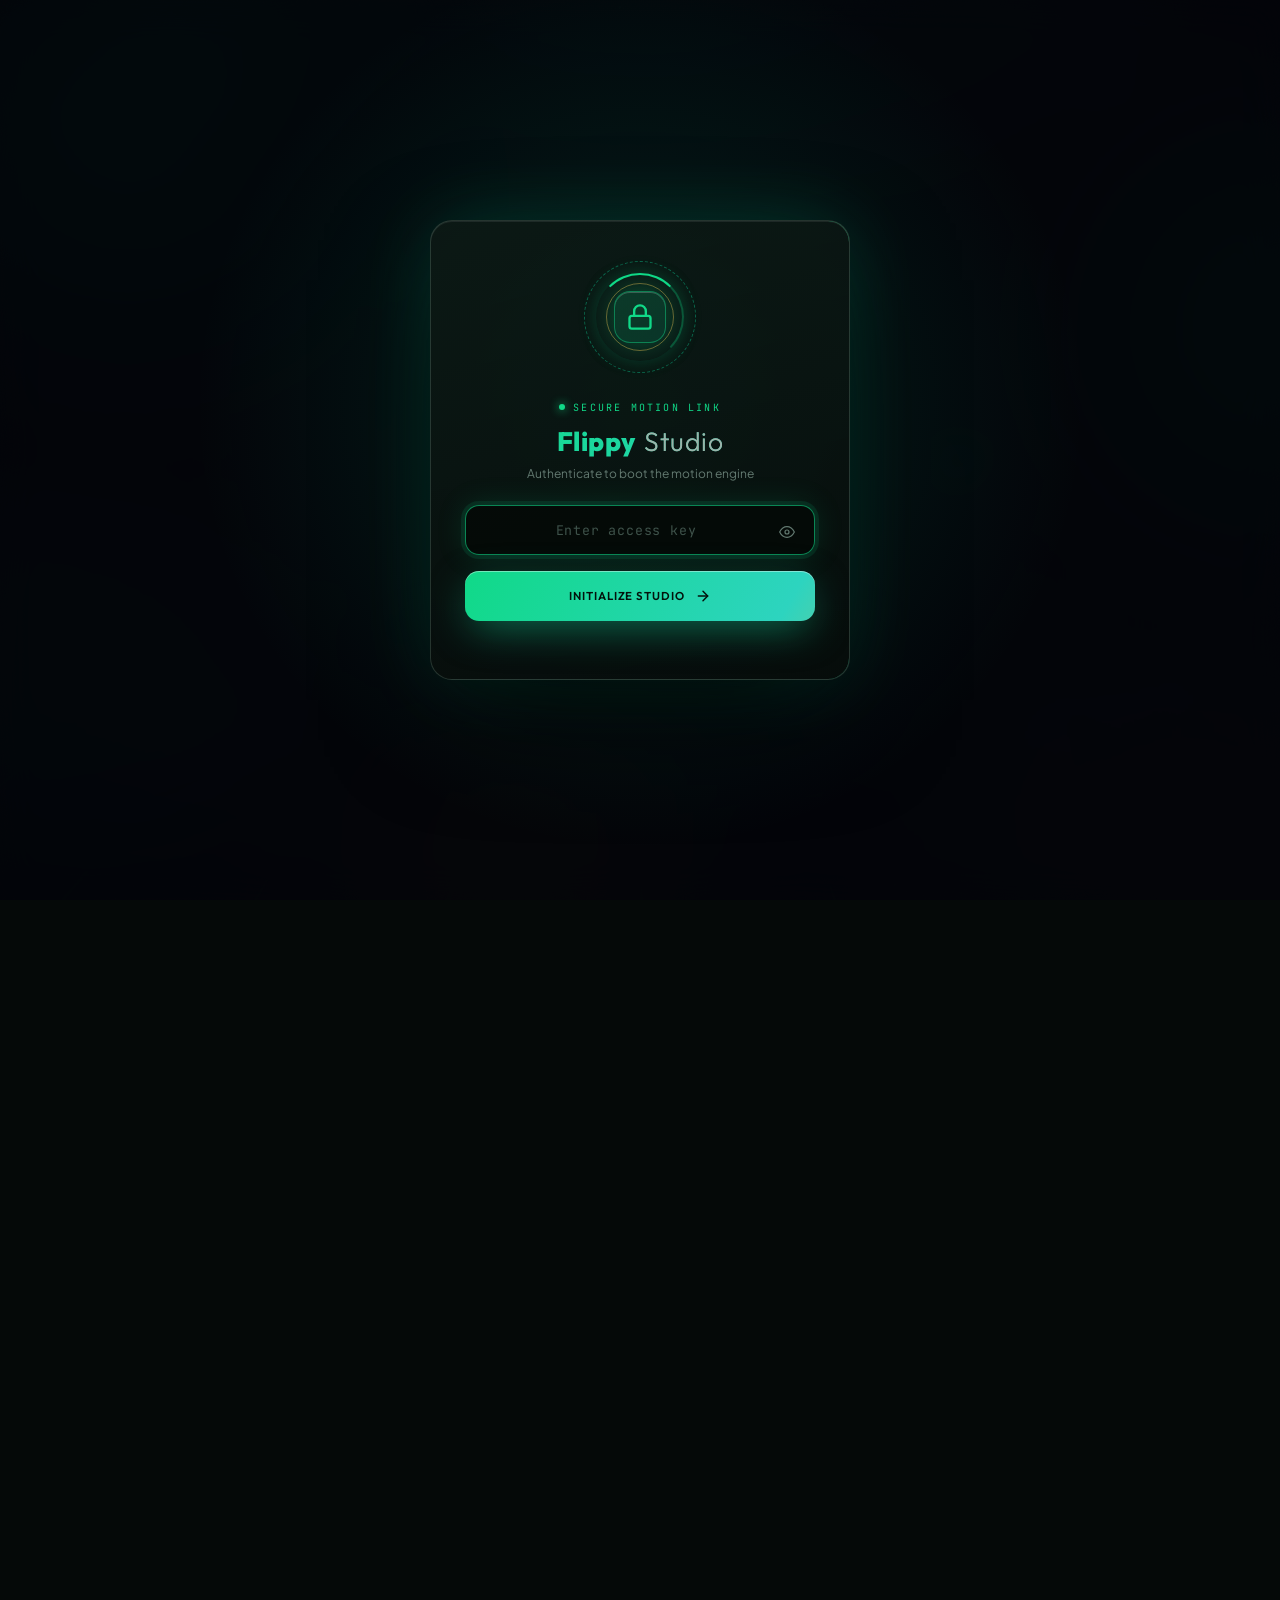
==== index.html @ 056ee9c8 "Add files via upload" ====
<!DOCTYPE html>
<html lang="en" data-theme="jade">
<head>
  <meta charset="UTF-8">
  <meta name="viewport" content="width=device-width, initial-scale=1.0">
  <title>Flippy Studio v3 — Holographic Alight Motion XML &amp; 3D Wipe Engine</title>
  <meta name="description" content="Flippy Studio v3: a futuristic multi-layer wipe, flip, cube and box animator that exports Alight Motion XML with live spring-driven previews.">
  <meta name="theme-color" content="#050908" id="metaThemeColor">
  <link rel="preconnect" href="https://fonts.googleapis.com">
  <link rel="preconnect" href="https://fonts.gstatic.com" crossorigin>
  <link href="https://fonts.googleapis.com/css2?family=Outfit:wght@400;500;600;700;800&family=Plus+Jakarta+Sans:wght@400;500;600;700&family=JetBrains+Mono:wght@400;500;600;700&display=swap" rel="stylesheet">
  <link rel="stylesheet" href="styles.css?v=4.0">
</head>
<body class="locked">

  <!-- ============ Ambient Background ============ -->
  <div class="bg-layer" aria-hidden="true">
    <div class="bg-aurora">
      <span class="blob b1"></span>
      <span class="blob b2"></span>
      <span class="blob b3"></span>
    </div>
    <div class="bg-floor"><div class="floor-grid"></div></div>
    <canvas id="fxStars"></canvas>
    <div class="bg-noise"></div>
    <div class="bg-vignette"></div>
  </div>
  <div class="cursor-aura" id="cursorAura" aria-hidden="true"></div>

  <!-- ============ Access Terminal (Password Overlay) ============ -->
  <div id="password-overlay">
    <div class="access-card" id="accessCard">
      <div class="access-rings" aria-hidden="true">
        <span class="ring r1"></span>
        <span class="ring r2"></span>
        <span class="ring r3"></span>
        <div class="access-core">
          <svg width="28" height="28" viewBox="0 0 24 24" fill="none" stroke="currentColor" stroke-width="2" stroke-linecap="round" stroke-linejoin="round">
            <rect x="3" y="11" width="18" height="11" rx="2" ry="2"></rect>
            <path class="shackle" d="M7 11V7a5 5 0 0 1 10 0v4"></path>
          </svg>
        </div>
      </div>
      <div class="access-eyebrow"><span class="dot"></span>SECURE MOTION LINK</div>
      <h2 class="access-title">Flippy<span>Studio</span></h2>
      <p class="access-sub">Authenticate to boot the motion engine</p>
      <div class="access-field">
        <input type="password" id="website-password" placeholder="Enter access key" autocomplete="current-password" spellcheck="false">
        <button type="button" class="pw-vis-btn" id="togglePasswordVis" aria-label="Show or hide key" title="Show or hide key">
          <svg width="16" height="16" viewBox="0 0 24 24" fill="none" stroke="currentColor" stroke-width="1.8" stroke-linecap="round" stroke-linejoin="round">
            <path d="M1 12s4-8 11-8 11 8 11 8-4 8-11 8-11-8-11-8z"></path>
            <circle cx="12" cy="12" r="3"></circle>
          </svg>
        </button>
        <span class="field-beam" aria-hidden="true"></span>
      </div>
      <button id="password-submit" type="button">
        <span class="btn-label">Initialize Studio</span>
        <svg width="16" height="16" viewBox="0 0 24 24" fill="none" stroke="currentColor" stroke-width="2.2" stroke-linecap="round" stroke-linejoin="round"><line x1="5" y1="12" x2="19" y2="12"/><polyline points="12 5 19 12 12 19"/></svg>
      </button>
      <p id="password-error">ACCESS DENIED · Invalid key</p>
    </div>
  </div>

  <script>
    (function () {
      try {
        var savedTheme = localStorage.getItem('flippy_v3_theme');
        if (savedTheme === 'jade' || savedTheme === 'crimson' || savedTheme === 'light') {
          document.documentElement.setAttribute('data-theme', savedTheme);
          var metaCol = document.getElementById('metaThemeColor');
          if (metaCol) {
            metaCol.setAttribute('content', savedTheme === 'light' ? '#edf3f0' : (savedTheme === 'crimson' ? '#090608' : '#050908'));
          }
        }
      } catch (e) {}
      var overlay = document.getElementById('password-overlay');
      var card = document.getElementById('accessCard');
      var input = document.getElementById('website-password');
      var submit = document.getElementById('password-submit');
      var error = document.getElementById('password-error');
      var visBtn = document.getElementById('togglePasswordVis');

      // =========================================================================
      // OPTION 1: MULTI-KEY USER WHITELIST (CRYPTOGRAPHIC SHA-256 REGISTRY)
      // Each authorized person receives their own unique access key.
      // Plaintext keys are never stored in client code; only SHA-256 hashes.
      // Revoking a person's key only requires removing their hash entry below.
      // =========================================================================
      var AUTHORIZED_KEYS = {
        // User Key 1: "FLIPPY-USER-KINGDOM"
        "33ad58fde95c763e2062908abab3ac5dcdaf2d838527997cf382dd9d4e59af5d": { user: "Kingdom", role: "member" },

        // User Key 2: "FLIPPY-USER-CJ"
        "46dfb1bc7eec26ebd4357924a6da9ce898d00c7eef9adfd995dae9a1c28e3214": { user: "CJ", role: "member" },

        // User Key 3: "FLIPPY-USER-VIP"
        "9b1af68f54ea936b7099b4b8ce6c75a36b0370169e2ce14234bd526024d3fb7d": { user: "VIP", role: "member" },

        // User Key 4: "FLIPPY-USER-GOJO"
        "cf4447344d3819c58c999b4060f6c5d4f9d2c3bbfb67d8f80f4fc7d2ddc7697a": { user: "Gojo", role: "member" }
      };

      // Pure JS SHA-256 Engine (Universal: Works on WebCrypto, HTTPS, HTTP, and local file://)
      function computeSha256(ascii) {
        function rrot(val, amt) { return (val >>> amt) | (val << (32 - amt)); }
        var i, j, res = '', words = [];
        var hash = [0x6a09e667, 0xbb67ae85, 0x3c6ef372, 0xa54ff53a, 0x510e527f, 0x9b05688c, 0x1f83d9ab, 0x5be0cd19];
        var k = [
          0x428a2f98, 0x71374491, 0xb5c0fbcf, 0xe9b5dba5, 0x3956c25b, 0x59f111f1, 0x923f82a4, 0xab1c5ed5,
          0xd807aa98, 0x12835b01, 0x243185be, 0x550c7dc3, 0x72be5d74, 0x80deb1fe, 0x9bdc06a7, 0xc19bf174,
          0xe49b69c1, 0xefbe4786, 0x0fc19dc6, 0x240ca1cc, 0x2de92c6f, 0x4a7484aa, 0x5cb0a9dc, 0x76f988da,
          0x983e5152, 0xa831c66d, 0xb00327c8, 0xbf597fc7, 0xc6e00bf3, 0xd5a79147, 0x06ca6351, 0x14292967,
          0x27b70a85, 0x2e1b2138, 0x4d2c6dfc, 0x53380d13, 0x650a7354, 0x766a0abb, 0x81c2c92e, 0x92722c85,
          0xa2bfe8a1, 0xa81a664b, 0xc24b8b70, 0xc76c51a3, 0xd192e819, 0xd6990624, 0xf40e3585, 0x106aa070,
          0x19a4c116, 0x1e376c08, 0x2748774c, 0x34b0bcb5, 0x391c0cb3, 0x4ed8aa4a, 0x5b9cca4f, 0x682e6ff3,
          0x748f82ee, 0x78a5636f, 0x84c87814, 0x8cc70208, 0x90befffa, 0xa4506ceb, 0xbef9a3f7, 0xc67178f2
        ];
        var s = unescape(encodeURIComponent(ascii));
        var len = s.length;
        for (i = 0; i < len; i++) { words[i >> 2] |= (s.charCodeAt(i) & 255) << (8 * (3 - (i % 4))); }
        words[len >> 2] |= 0x80 << (8 * (3 - (len % 4)));
        words[(((len + 8) >> 6) << 4) + 15] = len * 8;
        var w = new Array(64);
        for (i = 0; i < words.length; i += 16) {
          var a = hash[0], b = hash[1], c = hash[2], d = hash[3];
          var e = hash[4], f = hash[5], g = hash[6], h = hash[7];
          for (j = 0; j < 64; j++) {
            if (j < 16) { w[j] = words[i + j] | 0; }
            else {
              var s0 = rrot(w[j - 15], 7) ^ rrot(w[j - 15], 18) ^ (w[j - 15] >>> 3);
              var s1 = rrot(w[j - 2], 17) ^ rrot(w[j - 2], 19) ^ (w[j - 2] >>> 10);
              w[j] = (w[j - 16] + s0 + w[j - 7] + s1) | 0;
            }
            var t1 = (h + (rrot(e, 6) ^ rrot(e, 11) ^ rrot(e, 25)) + ((e & f) ^ (~e & g)) + k[j] + w[j]) | 0;
            var t2 = ((rrot(a, 2) ^ rrot(a, 13) ^ rrot(a, 22)) + ((a & b) ^ (a & c) ^ (b & c))) | 0;
            h = g; g = f; f = e; e = (d + t1) | 0;
            d = c; c = b; b = a; a = (t1 + t2) | 0;
          }
          hash[0] = (hash[0] + a) | 0; hash[1] = (hash[1] + b) | 0; hash[2] = (hash[2] + c) | 0; hash[3] = (hash[3] + d) | 0;
          hash[4] = (hash[4] + e) | 0; hash[5] = (hash[5] + f) | 0; hash[6] = (hash[6] + g) | 0; hash[7] = (hash[7] + h) | 0;
        }
        for (i = 0; i < 8; i++) {
          for (j = 3; j >= 0; j--) {
            var byteVal = (hash[i] >> (8 * j)) & 255;
            res += (byteVal < 16 ? '0' : '') + byteVal.toString(16);
          }
        }
        return res;
      }

      // In-Console Key Generator Helper for the Operator
      window.generateFlippyKeyHash = function (plainTextKey, userName) {
        var key = (plainTextKey || '').trim();
        var h = computeSha256(key);
        var snippet = '"' + h + '": { user: "' + (userName || 'Member') + '", role: "member" },';
        console.log('%c[Flippy Key Generator]%c Entry for whitelist:\n' + snippet, 'color:#10d988;font-weight:bold;', 'color:#fff;');
        return h;
      };

      if (visBtn && input) {
        visBtn.addEventListener('click', function () {
          var isPw = input.type === 'password';
          input.type = isPw ? 'text' : 'password';
          visBtn.classList.toggle('active', isPw);
          input.focus();
        });
      }

      function unlock(authMeta) {
        if (card) card.classList.remove('denied');
        if (overlay) overlay.classList.add('granted');
        if (input) input.blur();

        var meta = authMeta || { user: 'Authorized' };
        try {
          sessionStorage.setItem('flippy_auth', '1');
          sessionStorage.setItem('flippy_user', meta.user || 'Member');
        } catch (e) {}

        setTimeout(function () {
          document.body.classList.remove('locked');
          document.body.classList.add('unlocked');
          if (window.__flippyCheckLayout) window.__flippyCheckLayout();
          window.dispatchEvent(new Event('resize'));
          window.scrollTo(0, 0);
        }, 380);

        setTimeout(function () {
          if (overlay) overlay.style.display = 'none';
          if (window.__flippyCheckLayout) window.__flippyCheckLayout();
          window.dispatchEvent(new Event('resize'));
          window.scrollTo(0, 0);
        }, 1100);
      }

      submit.addEventListener('click', async function () {
        var val = (input.value || '').trim();
        if (!val) {
          if (error) {
            error.textContent = 'ACCESS DENIED · Please enter a key';
            error.classList.add('show');
          }
          if (card) {
            card.classList.remove('denied');
            void card.offsetWidth;
            card.classList.add('denied');
          }
          return;
        }

        var devId = localStorage.getItem('flippy_dev_id');
        if (!devId) {
          devId = 'dev_' + Math.random().toString(36).slice(2, 10) + Date.now().toString(36);
          localStorage.setItem('flippy_dev_id', devId);
        }

        // 1. Verify against Edge / Server Endpoint with strict device-locking
        try {
          var res = await fetch('/__flippy_auth', {
            method: 'POST',
            headers: { 'Content-Type': 'application/json' },
            body: JSON.stringify({ key: val, deviceId: devId, mode: (window.navigator.standalone === true || (window.matchMedia && window.matchMedia('(display-mode: standalone)').matches)) ? 'app' : 'web' })
          });
          var data = await res.json();
          if (res.ok && data.success) {
            if (error) error.classList.remove('show');
            unlock({ user: data.user });
            return;
          } else if (res.status === 403) {
            if (error) {
              error.textContent = data.error || 'ACCESS DENIED · Key locked to another device';
              error.classList.add('show');
            }
            if (card) {
              card.classList.remove('denied');
              void card.offsetWidth;
              card.classList.add('denied');
            }
            return;
          }
        } catch (netErr) {
          // Fallback if running offline / file:// protocol
        }

        // 2. Client-side fallback check
        var keyHash = computeSha256(val);
        var match = AUTHORIZED_KEYS[keyHash];

        if (match) {
          if (error) error.classList.remove('show');
          unlock(match);
        } else {
          if (error) {
            error.textContent = 'ACCESS DENIED · Invalid key';
            error.classList.add('show');
          }
          card.classList.remove('denied');
          void card.offsetWidth; // restart shake animation
          card.classList.add('denied');
        }
      });

      input.addEventListener('keydown', function (e) {
        if (e.key === 'Enter' || e.keyCode === 13) {
          e.preventDefault();
          submit.click();
        }
      });

      input.addEventListener('input', function () {
        if (error) error.classList.remove('show');
        if (card) card.classList.remove('denied');
      });

      // Seamless unlock if already authorized in current tab session
      try {
        if (sessionStorage.getItem('flippy_auth') === '1') {
          if (overlay) overlay.style.display = 'none';
          document.body.classList.remove('locked');
          document.body.classList.add('unlocked');
        }
      } catch (e) {}

      setTimeout(function () { if (input) input.focus(); }, 600);
    })();
  </script>

  <!-- ============ Floating Command Bar ============ -->
  <header id="app-header">
    <div class="header-content">
      <div class="logo-group">
        <div class="logo-mark" aria-hidden="true">
          <span class="slat"></span>
          <span class="slat"></span>
          <span class="slat"></span>
        </div>
        <div class="header-meta">
          <div class="header-eyebrow">
            <span>OBSIDIAN MOTION SUITE</span>
            <span class="badge-chip">v3.5</span>
          </div>
          <h1>FLIPPY<span class="h1-thin">STUDIO</span></h1>
          <p class="subtitle">Multi-Layer Wipe · 3D Box · Alight Motion XML · Direct MP4 YT Converter</p>
        </div>
      </div>

      <!-- Main Navigation Tabs -->
      <nav class="app-nav-tabs" id="appNavTabs" aria-label="Workspace modes">
        <button class="nav-tab active" data-tab="studio" id="navTabStudio" type="button">
          <svg width="15" height="15" viewBox="0 0 24 24" fill="none" stroke="currentColor" stroke-width="2">
            <path d="M12 2L2 7l10 5 10-5-10-5zM2 17l10 5 10-5M2 12l10 5 10-5"/>
          </svg>
          <span>Wipe Studio</span>
        </button>
        <button class="nav-tab" data-tab="converter" id="navTabConverter" type="button">
          <svg width="15" height="15" viewBox="0 0 24 24" fill="none" stroke="currentColor" stroke-width="2">
            <rect x="3" y="3" width="18" height="18" rx="2" ry="2"/>
            <circle cx="8.5" cy="8.5" r="1.5"/>
            <polyline points="21 15 16 10 5 21"/>
          </svg>
          <span>Media Converter</span>
        </button>
        <button class="nav-tab" data-tab="ytconverter" id="navTabYtConverter" type="button">
          <svg width="15" height="15" viewBox="0 0 24 24" fill="none" stroke="currentColor" stroke-width="2" stroke-linecap="round" stroke-linejoin="round">
            <path d="M22.54 6.42a2.78 2.78 0 0 0-1.94-2C18.88 4 12 4 12 4s-6.88 0-8.6.46a2.78 2.78 0 0 0-1.94 2A29 29 0 0 0 1 11.75a29 29 0 0 0 .46 5.33A2.78 2.78 0 0 0 3.4 19c1.72.46 8.6.46 8.6.46s6.88 0 8.6-.46a2.78 2.78 0 0 0 1.94-2 29 29 0 0 0 .46-5.25 29 29 0 0 0-.46-5.33z"/>
            <polygon points="9.75 15.02 15.5 11.75 9.75 8.48 9.75 15.02"/>
          </svg>
          <span>YT Converter</span>
          <span class="new-chip">MP4</span>
        </button>
        <button class="nav-tab" data-tab="hollowbox" id="navTabHollowBox" type="button">
          <svg width="15" height="15" viewBox="0 0 24 24" fill="none" stroke="currentColor" stroke-width="2">
            <path d="M21 16V8a2 2 0 0 0-1-1.73l-7-4a2 2 0 0 0-2 0l-7 4A2 2 0 0 0 3 8v8a2 2 0 0 0 1 1.73l7 4a2 2 0 0 0 2 0l7-4A2 2 0 0 0 21 16z"/>
            <polyline points="3.27 6.96 12 12.01 20.73 6.96"/>
            <line x1="12" y1="22.08" x2="12" y2="12"/>
          </svg>
          <span>Hollow Box Maker</span>
          <span class="new-chip">NEW</span>
        </button>
      </nav>

      <div class="hud-strip" aria-label="Live project telemetry">
        <div class="hud-chip"><span class="hud-k">Layers</span><span class="hud-v" id="hudLayers">5</span></div>
        <div class="hud-chip"><span class="hud-k">Slicing</span><span class="hud-v" id="hudSlice">WIPE</span></div>
        <div class="hud-chip"><span class="hud-k">Motion</span><span class="hud-v" id="hudMode">FLIP</span></div>
        <div class="hud-chip"><span class="hud-k">Canvas</span><span class="hud-v" id="hudRes">1080 × 1350</span></div>
        <div class="hud-chip"><span class="hud-k">FPS</span><span class="hud-v" id="hudFps">60</span></div>
      </div>

      <div class="header-right">
        <button class="theme-cycle-btn" id="themeToggleBtn" type="button" title="Cycle Theme: Obsidian Jade / Molten Crimson / Botanical Light" aria-label="Switch Website Theme">
          <svg width="14" height="14" viewBox="0 0 24 24" fill="none" stroke="currentColor" stroke-width="2" stroke-linecap="round" stroke-linejoin="round">
            <circle cx="12" cy="12" r="4"/><path d="M12 2v2"/><path d="M12 20v2"/><path d="m4.93 4.93 1.41 1.41"/><path d="m17.66 17.66 1.41 1.41"/><path d="M2 12h2"/><path d="M20 12h2"/><path d="m6.34 17.66-1.41 1.41"/><path d="m19.07 4.93-1.41 1.41"/>
          </svg>
          <span id="themeNameBadge">Jade</span>
        </button>
        <div class="timecode" id="hudTimecode" title="Playhead">0.00s</div>
        <div class="header-status">
          <span class="beacon"></span>
          ENGINE ONLINE
        </div>
      </div>
    </div>
  </header>

  <!-- ============ Main Workspace ============ -->
  <main id="app-main">

    <!-- ===== Left Pod: Inspector ===== -->
    <section class="panel controls-panel" id="controls-panel" style="--i:0">
      <div class="panel-header">
        <h2>
          <span class="ph-icon">
            <svg width="15" height="15" viewBox="0 0 24 24" fill="none" stroke="currentColor" stroke-width="2.2" stroke-linecap="round" stroke-linejoin="round">
              <line x1="4" y1="21" x2="4" y2="14"/><line x1="4" y1="10" x2="4" y2="3"/>
              <line x1="12" y1="21" x2="12" y2="12"/><line x1="12" y1="8" x2="12" y2="3"/>
              <line x1="20" y1="21" x2="20" y2="16"/><line x1="20" y1="12" x2="20" y2="3"/>
              <line x1="1" y1="14" x2="7" y2="14"/><line x1="9" y1="8" x2="15" y2="8"/><line x1="17" y1="16" x2="23" y2="16"/>
            </svg>
          </span>
          <span class="ph-text">Layer Inspector<small>Parameters · Timing · Motion</small></span>
        </h2>
        <button class="ph-action" id="collapseAllBtn" type="button" title="Collapse / expand all modules">
          <svg width="14" height="14" viewBox="0 0 24 24" fill="none" stroke="currentColor" stroke-width="2.2" stroke-linecap="round" stroke-linejoin="round"><polyline points="7 15 12 20 17 15"/><polyline points="7 9 12 4 17 9"/></svg>
        </button>
      </div>

      <div class="controls-body">

        <!-- ===== Module 01: Canvas & Layout ===== -->
        <div class="module open" data-module>
          <button class="module-head" type="button" aria-expanded="true">
            <span class="module-index">01</span>
            <span class="module-title">Canvas &amp; Layout<small>split · media · geometry · color</small></span>
            <span class="module-chevron" aria-hidden="true"></span>
          </button>
          <div class="module-body"><div class="module-inner">

            <!-- Slicing Method (Wipe vs Masking Mode vs BOX V2) -->
            <div class="control-group">
              <label>
                Slicing Method
                <span class="badge" id="slicingBadge">4:5 MASK</span>
              </label>
              <div class="toggle-group" id="wipeMethodToggle">
                <button class="toggle-btn active" data-value="wipe">
                  <svg width="15" height="15" viewBox="0 0 16 16" fill="none" stroke="currentColor" stroke-width="1.6">
                    <line x1="2" y1="8" x2="14" y2="8"/>
                    <polyline points="9 3 14 8 9 13"/>
                  </svg>
                  Wipe Effect
                </button>
                <button class="toggle-btn" data-value="mask">
                  <svg width="15" height="15" viewBox="0 0 16 16" fill="none" stroke="currentColor" stroke-width="1.6">
                    <rect x="2" y="2" width="5" height="12" rx="1"/>
                    <rect x="9" y="2" width="5" height="12" rx="1"/>
                  </svg>
                  Masking Mode
                </button>
                <button class="toggle-btn" data-value="boxv2">
                  <svg width="15" height="15" viewBox="0 0 16 16" fill="none" stroke="currentColor" stroke-width="1.6">
                    <path d="M8 1.5L14 5v6l-6 3.5L2 11V5l6-3.5z"/>
                    <polyline points="2 5 8 8.5 14 5"/>
                    <line x1="8" y1="14.5" x2="8" y2="8.5"/>
                  </svg>
                  BOX V2
                </button>
              </div>
              <div class="control-hint">Choose Wipe shader, Group &amp; Mask rectangles, or BOX V2 (Wipe2 + 3D Box + Stretch2 @ 2.40x scale)</div>
            </div>

            <!-- Masking Configuration Card -->
            <div id="maskingOptions" class="reveal-box cyan" style="display: none; margin-bottom: 14px;">
              <div class="control-group" style="margin-bottom: 10px;">
                <label>4:5 Ratio Geometry Presets</label>
                <div class="pill-row" style="display: flex; gap: 8px;">
                  <button type="button" class="preset-pill" id="preset45Fit" title="650 × 812.5 (Matches Project Name 294)">Fit 4:5 (650 × 812.5)</button>
                  <button type="button" class="preset-pill active" id="preset45Full" title="1080 × 1350 (Full Screen 4:5)">Full 4:5 (1080 × 1350)</button>
                </div>
              </div>
              <div class="control-group" style="margin-bottom: 0;">
                <label>Alight Motion Grouping</label>
                <div class="toggle-group" id="maskGroupToggle">
                  <button class="toggle-btn active" data-value="embed">EmbedScene Group</button>
                  <button class="toggle-btn" data-value="direct">Direct Slices</button>
                </div>
                <div class="control-hint">EmbedScene wraps all slice groups into a master scene matching Project 294</div>
              </div>
            </div>

            <!-- Wipe Effect Configuration Card -->
            <div id="wipeOptions" class="reveal-box purple" style="display: none; margin-bottom: 14px;">
              <div class="control-group" style="margin-bottom: 0;">
                <label>
                  Auto-Fix Slice Pivot
                  <span class="badge" id="wipeAutoFixBadge">ALL DIRECTIONS &amp; SECTIONS</span>
                </label>
                <div class="toggle-group" id="wipeAutoFixPivotToggle">
                  <button class="toggle-btn active" data-value="on">On</button>
                  <button class="toggle-btn" data-value="off">Off</button>
                </div>
                <div class="control-hint">Auto-centers flip pivot for each wipe slice across all directions (vertical, horizontal, diagonal) &amp; multi-section stacks</div>
              </div>
            </div>

            <!-- BOX V2 Slicing Method Configuration Card -->
            <div id="boxV2Options" class="reveal-box cyan" style="display: none; margin-bottom: 14px;">
              <div class="control-group" style="margin-bottom: 10px;">
                <label>
                  BOX V2 Slicing &amp; 3D Rotation
                  <span class="badge" id="boxV2FormulaBadge">2.40x → 1080×1350</span>
                </label>
                <div class="control-hint" style="margin-top: 2px; margin-bottom: 8px;">
                  Rectangle size is auto-locked to <strong>1080 × 1350 px</strong> (<code>size = 540, 675</code>, transform scale <code>1.00</code>). The <strong>2.40x</strong> multiplier scales <code>box</code> (<code>1.33 × 2.40 = 3.192</code>) + <code>stretch2</code> (<code>90°</code>, <code>1.25x</code>) so the 450 × 561.7 base fills <strong>1080 × 1350</strong> without enlarging the rectangle.
                </div>
                <div class="pill-row" style="display: flex; gap: 8px; margin-bottom: 10px;">
                  <button type="button" class="preset-pill active" id="boxv2Preset240" title="1080×1350 rectangle with 2.40x Box scale multiplier (1.33 × 2.40 = 3.192)">Full 1080×1350 (2.40x Box)</button>
                  <button type="button" class="preset-pill" id="boxv2Preset100" title="1080×1350 rectangle with raw Project 314 1.00x Box scale (1.33)">Base 450×561.7 (1.00x Box)</button>
                </div>
              </div>

              <div class="control-group" style="margin-bottom: 10px;">
                <label>Start Rotation (X, Y, Z Axis)</label>
                <div class="solid-size-row">
                  <div class="input-group"><input type="number" id="boxv2StartX" value="0" step="any" title="Start X Axis Rotation"><div class="input-suffix">X</div></div>
                  <div class="input-group"><input type="number" id="boxv2StartY" value="0" step="any" title="Start Y Axis Rotation"><div class="input-suffix">Y</div></div>
                  <div class="input-group"><input type="number" id="boxv2StartZ" value="0" step="any" title="Start Z Axis Rotation"><div class="input-suffix">Z</div></div>
                </div>
              </div>

              <div class="control-group" style="margin-bottom: 10px;">
                <label>End Rotation (X, Y, Z Axis)</label>
                <div class="solid-size-row">
                  <div class="input-group"><input type="number" id="boxv2EndX" value="0" step="any" title="End X Axis Rotation"><div class="input-suffix">X</div></div>
                  <div class="input-group"><input type="number" id="boxv2EndY" value="90" step="any" title="End Y Axis Rotation"><div class="input-suffix">Y</div></div>
                  <div class="input-group"><input type="number" id="boxv2EndZ" value="0" step="any" title="End Z Axis Rotation"><div class="input-suffix">Z</div></div>
                </div>
              </div>

              <div class="control-group" style="margin-bottom: 10px;">
                <label>Box Multiplier &amp; Base Box Scale</label>
                <div class="solid-size-row">
                  <div class="input-group"><input type="number" id="boxv2LayerScale" value="2.40" step="0.01" title="Box Scale Multiplier (2.40x keeps 1080x1350 rect while filling canvas)"><div class="input-suffix">Mult</div></div>
                  <div class="input-group"><input type="number" id="boxv2BoxScale" value="1.33" step="0.01" title="Base Box Effect Scale (Project 314 = 1.33)"><div class="input-suffix">Box</div></div>
                  <div class="input-group"><input type="number" id="boxv2BoxHeight" value="1.00" step="0.01" title="Box Effect Height (Project 314 = 1.00)"><div class="input-suffix">H</div></div>
                </div>
              </div>

              <div class="control-group" style="margin-bottom: 0;">
                <label>Stretch2 Axis (Angle &amp; Scale)</label>
                <div class="solid-size-row">
                  <div class="input-group"><input type="number" id="boxv2StretchAngle" value="90" step="1" title="Stretch2 Angle (Project 314 = 90°)"><div class="input-suffix">Deg</div></div>
                  <div class="input-group"><input type="number" id="boxv2StretchScale" value="1.25" step="0.01" title="Stretch2 Scale (Project 314 = 1.25)"><div class="input-suffix">Stretch</div></div>
                </div>
              </div>
            </div>

            <!-- Split Direction -->
            <div class="control-group">
              <label>Split Direction</label>
              <div class="toggle-group split-direction-grid" id="splitDirection">
                <button class="toggle-btn active" data-value="horizontal">
                  <svg width="15" height="15" viewBox="0 0 16 16" fill="none" stroke="currentColor" stroke-width="1.6">
                    <rect x="1" y="1" width="14" height="14" rx="2"/>
                    <line x1="1" y1="5.5" x2="15" y2="5.5"/>
                    <line x1="1" y1="10.5" x2="15" y2="10.5"/>
                  </svg>
                  Horizontal (90°)
                </button>
                <button class="toggle-btn" data-value="vertical">
                  <svg width="15" height="15" viewBox="0 0 16 16" fill="none" stroke="currentColor" stroke-width="1.6">
                    <rect x="1" y="1" width="14" height="14" rx="2"/>
                    <line x1="5.5" y1="1" x2="5.5" y2="15"/>
                    <line x1="10.5" y1="1" x2="10.5" y2="15"/>
                  </svg>
                  Vertical (0°)
                </button>
                <button class="toggle-btn" data-value="diagonal">
                  <svg width="15" height="15" viewBox="0 0 16 16" fill="none" stroke="currentColor" stroke-width="1.6">
                    <rect x="1" y="1" width="14" height="14" rx="2"/>
                    <line x1="1" y1="15" x2="15" y2="1"/>
                    <line x1="1" y1="8" x2="8" y2="1"/>
                    <line x1="8" y1="15" x2="15" y2="8"/>
                  </svg>
                  Diagonal ↗ (45°)
                </button>
                <button class="toggle-btn" data-value="diagonal-desc">
                  <svg width="15" height="15" viewBox="0 0 16 16" fill="none" stroke="currentColor" stroke-width="1.6">
                    <rect x="1" y="1" width="14" height="14" rx="2"/>
                    <line x1="1" y1="1" x2="15" y2="15"/>
                    <line x1="1" y1="8" x2="8" y2="15"/>
                    <line x1="8" y1="1" x2="15" y2="8"/>
                  </svg>
                  Diagonal ↘ (135°)
                </button>
              </div>
            </div>

            <!-- Video Layer Toggle -->
            <div class="control-group">
              <label>
                Video Layer
                <span class="badge amber">ALIGHT MEDIA</span>
              </label>
              <div class="toggle-group" id="videoLayerToggle">
                <button class="toggle-btn" data-value="on">On</button>
                <button class="toggle-btn active" data-value="off">Off</button>
              </div>
              <div class="control-hint">Toggle between solid color shapes and video clip layers</div>
            </div>

            <!-- Video Layer Controls -->
            <div id="videoLayerControls" class="reveal-box amber" style="display: none;">
              <div class="control-group">
                <label for="videoUri">Video Media URI</label>
                <input type="text" id="videoUri" value="am-internal:///4BA32805414BE561BE374FA7D5B88C4BF8261057.MP4" spellcheck="false">
              </div>
              <div class="control-group">
                <label for="videoDurationMs">Video Duration (ms)</label>
                <input type="number" id="videoDurationMs" value="10450" min="1" step="1">
              </div>
            </div>

            <!-- Project Size -->
            <div class="control-group">
              <label for="projectScale">Project Canvas Scale</label>
              <select id="projectScale">
                <option value="1">1x (1080 × 1350) — Standard</option>
                <option value="0.5">0.5x (540 × 675) — Compact</option>
                <option value="2">2x (2160 × 2700) — Ultra HD</option>
              </select>
            </div>

            <!-- Solid Size -->
            <div class="control-group">
              <label>Solid Geometry (W × H)</label>
              <div class="solid-size-row">
                <div class="input-group">
                  <input type="number" id="solidWidth" value="1080" min="10" step="any" title="Width">
                  <div class="input-suffix">W</div>
                </div>
                <button class="link-btn active" id="aspectLinkBtn" title="Link/Unlink Aspect Ratio (4:5)">
                  <svg width="15" height="15" viewBox="0 0 24 24" fill="none" stroke="currentColor" stroke-width="2" stroke-linecap="round" stroke-linejoin="round">
                    <path d="M10 13a5 5 0 0 0 7.54.54l3-3a5 5 0 0 0-7.07-7.07l-1.72 1.71"></path>
                    <path d="M14 11a5 5 0 0 0-7.54-.54l-3 3a5 5 0 0 0 7.07 7.07l1.71-1.71"></path>
                  </svg>
                </button>
                <div class="input-group">
                  <input type="number" id="solidHeight" value="1350" min="10" step="any" title="Height">
                  <div class="input-suffix">H</div>
                </div>
              </div>
              <div class="control-hint" id="aspectHint">Ratio locked at 4:5</div>
            </div>

            <!-- Solid Color -->
            <div class="control-group">
              <label for="solidColor">Solid Base Color</label>
              <div class="color-picker-row">
                <div class="color-orb"><input type="color" id="solidColor" value="#64E4DC"></div>
                <span class="color-value" id="colorValue">#64E4DC</span>
              </div>
            </div>
          </div></div>
        </div>

        <!-- ===== Module 02: Timeline ===== -->
        <div class="module open" data-module>
          <button class="module-head" type="button" aria-expanded="true">
            <span class="module-index">02</span>
            <span class="module-title">Timeline<small>duration · frame rate</small></span>
            <span class="module-chevron" aria-hidden="true"></span>
          </button>
          <div class="module-body"><div class="module-inner">
            <div class="control-group">
              <label>Timeline Duration &amp; Frame Rate</label>
              <div class="solid-size-row">
                <div class="input-group" style="flex:2">
                  <input type="text" id="projectDuration" value="00:05:00" class="time-input" placeholder="MM:SS:FF">
                </div>
                <div class="input-group" style="flex:1">
                  <input type="number" id="projectFps" value="60" step="1" title="FPS">
                  <div class="input-suffix">FPS</div>
                </div>
              </div>
              <div class="control-hint">Format: MM:SS:FF (SMPTE Broadcast Timecode)</div>
            </div>
          </div></div>
        </div>

        <!-- ===== Module 03: Motion ===== -->
        <div class="module open" data-module>
          <button class="module-head" type="button" aria-expanded="true">
            <span class="module-index">03</span>
            <span class="module-title">Motion Engine<small>algorithm · beats · pivot</small></span>
            <span class="module-chevron" aria-hidden="true"></span>
          </button>
          <div class="module-body"><div class="module-inner">

            <!-- Animation Type -->
            <div class="control-group">
              <label>
                Motion Algorithm
                <span class="experimental-badge">ALIGHT 3D</span>
              </label>
              <div class="toggle-group" id="animTypeToggle">
                <button class="toggle-btn" data-value="none">None</button>
                <button class="toggle-btn active" data-value="flip">Flip</button>
                <button class="toggle-btn" data-value="cube">Cube</button>
                <button class="toggle-btn" data-value="box">Box</button>
                <button class="toggle-btn" data-value="boxv2">Box V2</button>
                <button class="toggle-btn" data-value="hollowbox">Hollow Box</button>
              </div>
              <div class="experimental-note">Selected motion effect applies 3D transformation keyframes to the Alight Motion XML.</div>
            </div>

            <!-- Box Effect Controls -->
            <div id="boxEffectControls" class="reveal-box-plain" style="display: none;">
              <div class="section-block stage">
                <div class="section-header"><span class="stage-num">S1</span>Stage 1: Initial Flip</div>
                <div class="control-group">
                  <label>All Start</label>
                  <input type="text" id="boxOrientAllStart" value="00:00:00" class="time-input" placeholder="MM:SS:FF">
                </div>
                <div class="control-group">
                  <label>First Layer Ends</label>
                  <input type="text" id="boxOrientFirstEnd" value="00:02:00" class="time-input" placeholder="MM:SS:FF">
                </div>
                <div class="control-group">
                  <label>Last Layer Ends</label>
                  <input type="text" id="boxOrientLastEnd" value="00:04:00" class="time-input" placeholder="MM:SS:FF">
                </div>
                <div class="control-group">
                  <label>Start Rotation (X, Y, Z)</label>
                  <div class="solid-size-row">
                    <div class="input-group"><input type="number" id="boxOrientStartX" value="0" step="any"><div class="input-suffix">X</div></div>
                    <div class="input-group"><input type="number" id="boxOrientStartY" value="0" step="any"><div class="input-suffix">Y</div></div>
                    <div class="input-group"><input type="number" id="boxOrientStartZ" value="0" step="any"><div class="input-suffix">Z</div></div>
                  </div>
                </div>
                <div class="control-group">
                  <label>End Rotation (X, Y, Z)</label>
                  <div class="solid-size-row">
                    <div class="input-group"><input type="number" id="boxOrientEndX" value="0" step="any"><div class="input-suffix">X</div></div>
                    <div class="input-group"><input type="number" id="boxOrientEndY" value="180" step="any"><div class="input-suffix">Y</div></div>
                    <div class="input-group"><input type="number" id="boxOrientEndZ" value="0" step="any"><div class="input-suffix">Z</div></div>
                  </div>
                </div>
                <div class="control-group">
                  <label>Initial Flip Easing</label>
                  <button class="open-graph-btn" id="boxOrientEasingBtn">
                    <svg width="15" height="15" viewBox="0 0 24 24" fill="none" stroke="currentColor" stroke-width="2"><path d="M22 12h-4l-3 9L9 3l-3 9H2"/></svg>
                    Edit Bezier Curve
                  </button>
                </div>
              </div>

              <div class="section-block stage">
                <div class="section-header"><span class="stage-num">S2</span>Stage 2: Secondary Rotation</div>
                <div class="control-group">
                  <label>All Start</label>
                  <input type="text" id="boxRotateAllStart" value="00:01:00" class="time-input" placeholder="MM:SS:FF">
                </div>
                <div class="control-group">
                  <label>First Layer Ends</label>
                  <input type="text" id="boxRotateFirstEnd" value="00:03:00" class="time-input" placeholder="MM:SS:FF">
                </div>
                <div class="control-group">
                  <label>Last Layer Ends</label>
                  <input type="text" id="boxRotateLastEnd" value="00:05:00" class="time-input" placeholder="MM:SS:FF">
                </div>
                <div class="control-group">
                  <label>Start Rotation (X, Y, Z)</label>
                  <div class="solid-size-row">
                    <div class="input-group"><input type="number" id="boxRotateStartX" value="0" step="any"><div class="input-suffix">X</div></div>
                    <div class="input-group"><input type="number" id="boxRotateStartY" value="0" step="any"><div class="input-suffix">Y</div></div>
                    <div class="input-group"><input type="number" id="boxRotateStartZ" value="0" step="any"><div class="input-suffix">Z</div></div>
                  </div>
                </div>
                <div class="control-group">
                  <label>End Rotation (X, Y, Z)</label>
                  <div class="solid-size-row">
                    <div class="input-group"><input type="number" id="boxRotateEndX" value="0" step="any"><div class="input-suffix">X</div></div>
                    <div class="input-group"><input type="number" id="boxRotateEndY" value="180" step="any"><div class="input-suffix">Y</div></div>
                    <div class="input-group"><input type="number" id="boxRotateEndZ" value="0" step="any"><div class="input-suffix">Z</div></div>
                  </div>
                </div>
                <div class="control-group">
                  <label>Secondary Rotation Easing</label>
                  <button class="open-graph-btn" id="boxRotateEasingBtn">
                    <svg width="15" height="15" viewBox="0 0 24 24" fill="none" stroke="currentColor" stroke-width="2"><path d="M22 12h-4l-3 9L9 3l-3 9H2"/></svg>
                    Edit Bezier Curve
                  </button>
                </div>
              </div>

              <div class="section-block stage">
                <div class="section-header"><span class="stage-num">S3</span>Box Depth &amp; Scale</div>
                <div class="readonly-row">
                  <div class="readonly-field">
                    <span class="field-label">Depth</span>
                    <span class="field-value">0.01</span>
                  </div>
                  <div class="readonly-field">
                    <span class="field-label">Scale</span>
                    <span class="field-value">3.51</span>
                  </div>
                </div>
                <div class="control-hint">Fixed Alight Motion standard values</div>
              </div>
            </div>

            <!-- Hollow Box Effect Controls (Masking Mode Only) -->
            <div id="hollowBoxEffectControls" class="reveal-box-plain" style="display: none;">
              <!-- Formula Badge & Info -->
              <div class="section-block stage">
                <div class="section-header">
                  <span class="stage-num" style="background: linear-gradient(135deg, #10b981, #059669); color: #fff;">FX</span>
                  Stretch Axis Resolution Formula
                </div>
                <div class="formula-card">
                  <div class="formula-badge">
                    <span class="formula-tag">MASKING MODE ONLY</span>
                    <span class="formula-math" id="hbStretchFormulaDisplay">Stretch Scale = Proj W (1080) ÷ Slice W (360) = 3.000x @ 90°</span>
                  </div>
                  <div class="control-hint" style="margin-top: 6px; font-size: 11px; color: var(--text-muted, #94a3b8);">
                    Dynamically scales the Alight Motion stretch axis (<code>com.alightcreative.effects.stretch2</code>) based on project resolution and slice dimensions.
                  </div>
                  <div class="control-group" style="margin-top: 10px;">
                    <label>Stretch Formula Mode</label>
                    <div class="toggle-group" id="hbStretchModeToggle">
                      <button class="toggle-btn active" data-value="auto">Auto</button>
                      <button class="toggle-btn" data-value="horizontal">Horizontal (90°)</button>
                      <button class="toggle-btn" data-value="vertical">Vertical (0°)</button>
                      <button class="toggle-btn" data-value="manual">Manual</button>
                    </div>
                  </div>
                  <div id="hbManualStretchControls" style="display: none; margin-top: 8px;">
                    <div class="solid-size-row">
                      <div class="input-group">
                        <input type="number" id="hbManualAngle" value="90" step="any">
                        <div class="input-suffix">Angle (deg)</div>
                      </div>
                      <div class="input-group">
                        <input type="number" id="hbManualScale" value="3.0" step="0.01">
                        <div class="input-suffix">Scale</div>
                      </div>
                    </div>
                  </div>
                </div>
              </div>

              <!-- Timing -->
              <div class="section-block stage">
                <div class="section-header"><span class="stage-num">T</span>Hollow Box Timing &amp; Stagger</div>
                <div class="control-group">
                  <label>All Layers Start</label>
                  <input type="text" id="hbAllStart" value="00:00:00" class="time-input" placeholder="MM:SS:FF">
                </div>
                <div class="control-group">
                  <label>First Layer Ends</label>
                  <input type="text" id="hbFirstEnd" value="00:02:00" class="time-input" placeholder="MM:SS:FF">
                </div>
                <div class="control-group">
                  <label>Last Layer Ends</label>
                  <input type="text" id="hbLastEnd" value="00:04:00" class="time-input" placeholder="MM:SS:FF">
                </div>
              </div>

              <!-- Parameter 1: Position (vec3) -->
              <div class="section-block stage">
                <div class="section-header"><span class="stage-num">P1</span>Tween: Position (vec3)</div>
                <div class="control-group">
                  <label>Start Position (X, Y, Z)</label>
                  <div class="solid-size-row">
                    <div class="input-group"><input type="number" id="hbPosStartX" value="0" step="any"><div class="input-suffix">X</div></div>
                    <div class="input-group"><input type="number" id="hbPosStartY" value="0" step="any"><div class="input-suffix">Y</div></div>
                    <div class="input-group"><input type="number" id="hbPosStartZ" value="0" step="any"><div class="input-suffix">Z</div></div>
                  </div>
                </div>
                <div class="control-group">
                  <label>End Position (X, Y, Z)</label>
                  <div class="solid-size-row">
                    <div class="input-group"><input type="number" id="hbPosEndX" value="0" step="any"><div class="input-suffix">X</div></div>
                    <div class="input-group"><input type="number" id="hbPosEndY" value="100" step="any"><div class="input-suffix">Y</div></div>
                    <div class="input-group"><input type="number" id="hbPosEndZ" value="-25" step="any"><div class="input-suffix">Z</div></div>
                  </div>
                </div>
                <div class="control-group">
                  <label>Position Easing</label>
                  <button class="open-graph-btn" id="hbPosEasingBtn">
                    <svg width="15" height="15" viewBox="0 0 24 24" fill="none" stroke="currentColor" stroke-width="2"><path d="M22 12h-4l-3 9L9 3l-3 9H2"/></svg>
                    Edit Bezier Curve
                  </button>
                </div>
              </div>

              <!-- Parameter 2: Orientation (quat) -->
              <div class="section-block stage">
                <div class="section-header"><span class="stage-num">P2</span>Tween: Orientation (quat Euler)</div>
                <div class="control-group">
                  <label>Start Orientation (X, Y, Z)</label>
                  <div class="solid-size-row">
                    <div class="input-group"><input type="number" id="hbOrientStartX" value="0" step="any"><div class="input-suffix">X</div></div>
                    <div class="input-group"><input type="number" id="hbOrientStartY" value="0" step="any"><div class="input-suffix">Y</div></div>
                    <div class="input-group"><input type="number" id="hbOrientStartZ" value="0" step="any"><div class="input-suffix">Z</div></div>
                  </div>
                </div>
                <div class="control-group">
                  <label>End Orientation (X, Y, Z)</label>
                  <div class="solid-size-row">
                    <div class="input-group"><input type="number" id="hbOrientEndX" value="0" step="any"><div class="input-suffix">X</div></div>
                    <div class="input-group"><input type="number" id="hbOrientEndY" value="180" step="any"><div class="input-suffix">Y</div></div>
                    <div class="input-group"><input type="number" id="hbOrientEndZ" value="0" step="any"><div class="input-suffix">Z</div></div>
                  </div>
                </div>
                <div class="control-group">
                  <label>Orientation Easing</label>
                  <button class="open-graph-btn" id="hbOrientEasingBtn">
                    <svg width="15" height="15" viewBox="0 0 24 24" fill="none" stroke="currentColor" stroke-width="2"><path d="M22 12h-4l-3 9L9 3l-3 9H2"/></svg>
                    Edit Bezier Curve
                  </button>
                </div>
              </div>

              <!-- Parameter 3: Rotation (vec3) -->
              <div class="section-block stage">
                <div class="section-header"><span class="stage-num">P3</span>Tween: Rotation (vec3)</div>
                <div class="control-group">
                  <label>Start Rotation (X, Y, Z)</label>
                  <div class="solid-size-row">
                    <div class="input-group"><input type="number" id="hbRotateStartX" value="0" step="any"><div class="input-suffix">X</div></div>
                    <div class="input-group"><input type="number" id="hbRotateStartY" value="0" step="any"><div class="input-suffix">Y</div></div>
                    <div class="input-group"><input type="number" id="hbRotateStartZ" value="0" step="any"><div class="input-suffix">Z</div></div>
                  </div>
                </div>
                <div class="control-group">
                  <label>End Rotation (X, Y, Z)</label>
                  <div class="solid-size-row">
                    <div class="input-group"><input type="number" id="hbRotateEndX" value="0" step="any"><div class="input-suffix">X</div></div>
                    <div class="input-group"><input type="number" id="hbRotateEndY" value="180" step="any"><div class="input-suffix">Y</div></div>
                    <div class="input-group"><input type="number" id="hbRotateEndZ" value="0" step="any"><div class="input-suffix">Z</div></div>
                  </div>
                </div>
                <div class="control-group">
                  <label>Rotation Easing</label>
                  <button class="open-graph-btn" id="hbRotateEasingBtn">
                    <svg width="15" height="15" viewBox="0 0 24 24" fill="none" stroke="currentColor" stroke-width="2"><path d="M22 12h-4l-3 9L9 3l-3 9H2"/></svg>
                    Edit Bezier Curve
                  </button>
                </div>
              </div>

              <!-- Parameter 4 & 5: Width & Height (float) -->
              <div class="section-block stage">
                <div class="section-header"><span class="stage-num">P4</span>Tween: Width &amp; Height (Dimensions)</div>
                <div class="control-group">
                  <label>Width Tween (Start → End)</label>
                  <div class="solid-size-row">
                    <div class="input-group"><input type="number" id="hbWidthStart" value="1.0" step="0.01"><div class="input-suffix">Start W</div></div>
                    <div class="input-group"><input type="number" id="hbWidthEnd" value="1.0" step="0.01"><div class="input-suffix">End W</div></div>
                  </div>
                </div>
                <div class="control-group">
                  <label>Height Tween (Start → End)</label>
                  <div class="solid-size-row">
                    <div class="input-group"><input type="number" id="hbHeightStart" value="1.0" step="0.01"><div class="input-suffix">Start H</div></div>
                    <div class="input-group"><input type="number" id="hbHeightEnd" value="1.0" step="0.01"><div class="input-suffix">End H</div></div>
                  </div>
                </div>
                <div class="control-group">
                  <label>Dimensions Easing</label>
                  <button class="open-graph-btn" id="hbGeomEasingBtn">
                    <svg width="15" height="15" viewBox="0 0 24 24" fill="none" stroke="currentColor" stroke-width="2"><path d="M22 12h-4l-3 9L9 3l-3 9H2"/></svg>
                    Edit Bezier Curve
                  </button>
                </div>
              </div>

              <!-- Base Effect Properties -->
              <div class="section-block stage">
                <div class="section-header"><span class="stage-num">FX</span>Hollow Box Base Settings</div>
                <div class="solid-size-row">
                  <div class="input-group">
                    <input type="number" id="hbDepth" value="0.01" step="0.01">
                    <div class="input-suffix">Depth</div>
                  </div>
                  <div class="input-group">
                    <input type="number" id="hbScale" value="1.0" step="0.01">
                    <div class="input-suffix">Scale</div>
                  </div>
                </div>
                <div class="control-hint" style="margin-top: 6px;">Depth &amp; scale parameters for the 3D hollow box volume</div>
              </div>
            </div>

            <!-- Global Timing -->
            <div id="globalTimingControls" class="reveal-box-plain">
              <div class="beat-track">
                <div class="control-group beat">
                  <label><span class="beat-dot"></span>Beat 1 (All Start)</label>
                  <input type="text" id="beat1" value="00:00:00" class="time-input" placeholder="MM:SS:FF">
                </div>
                <div class="control-group beat">
                  <label><span class="beat-dot"></span>Beat 2 (First Ends)</label>
                  <input type="text" id="beat2" value="00:02:00" class="time-input" placeholder="MM:SS:FF">
                </div>
                <div class="control-group beat">
                  <label><span class="beat-dot"></span>Beat 3 (Last Ends)</label>
                  <input type="text" id="beat3" value="00:04:00" class="time-input" placeholder="MM:SS:FF">
                </div>
              </div>
            </div>

            <div class="control-group" id="autoFixPivotControlGroup">
              <label>
                Auto-Fix Slice Pivot
                <span class="badge" id="autoFixPivotBadge">ALL DIRECTIONS</span>
              </label>
              <div class="toggle-group" id="autoFixPivotToggle">
                <button class="toggle-btn active" data-value="on">On</button>
                <button class="toggle-btn" data-value="off">Off</button>
              </div>
              <div class="control-hint">Auto-centers flip pivot for each wipe slice across all directions &amp; section stacks instead of canvas center</div>
            </div>

            <div class="control-group">
              <label>Global Flip Pivot</label>
              <div class="solid-size-row">
                <div class="input-group" style="flex:1">
                  <input type="number" id="flipPivotX" value="0" step="1" title="Pivot X">
                  <div class="input-suffix">PX</div>
                </div>
                <div class="input-group" style="flex:1">
                  <input type="number" id="flipPivotY" value="0" step="1" title="Pivot Y">
                  <div class="input-suffix">PY</div>
                </div>
              </div>
            </div>
          </div></div>
        </div>

        <!-- ===== Module 04: Sections ===== -->
        <div class="module open" data-module>
          <button class="module-head" type="button" aria-expanded="true">
            <span class="module-index">04</span>
            <span class="module-title">Section Stack<small>slices · sub-sections · easing</small></span>
            <span class="module-chevron" aria-hidden="true"></span>
          </button>
          <div class="module-body"><div class="module-inner">
            <div class="control-group">
              <label for="sectionCount">
                Number of Sections
                <span class="badge">STACK SLICES</span>
              </label>
              <div class="stepper-input">
                <button class="stepper-btn" id="sectionMinus" aria-label="Decrease sections">−</button>
                <input type="number" id="sectionCount" min="1" max="10" value="1">
                <button class="stepper-btn" id="sectionPlus" aria-label="Increase sections">+</button>
              </div>
              <div class="control-hint">Divide layers into groups for independent timing &amp; 3D rotation</div>
            </div>

            <!-- Dynamically rendered section blocks -->
            <div id="sectionsContainer"></div>

            <div class="control-group">
              <button id="openGraphBtn" class="open-graph-btn primary">
                <svg width="15" height="15" viewBox="0 0 24 24" fill="none" stroke="currentColor" stroke-width="2">
                  <path d="M22 12h-4l-3 9L9 3l-3 9H2"/>
                </svg>
                Edit Global Easing Curve
              </button>
            </div>
          </div></div>
        </div>

        <!-- ===== Module 05: Wipe ===== -->
        <div class="module open" data-module>
          <button class="module-head" type="button" aria-expanded="true">
            <span class="module-index">05</span>
            <span class="module-title">Wipe Matrix<small>position · range · angle · softness</small></span>
            <span class="module-chevron" aria-hidden="true"></span>
          </button>
          <div class="module-body"><div class="module-inner">
            <div class="control-group">
              <label>Wipe Position <span class="badge">LOCKED</span></label>
              <div class="readonly-row">
                <div class="readonly-field">
                  <span class="field-label">X</span>
                  <span class="field-value" id="wipeXDisplay">540</span>
                </div>
                <div class="readonly-field">
                  <span class="field-label">Y</span>
                  <span class="field-value" id="wipeYDisplay">675</span>
                </div>
              </div>
            </div>

            <div class="control-group">
              <label>Wipe Range <span class="badge">0–100%</span></label>
              <div class="readonly-row">
                <div class="readonly-field">
                  <span class="field-label">Start</span>
                  <span class="field-value" id="wipeStartDisplay">0</span>
                </div>
                <div class="readonly-field">
                  <span class="field-label">End</span>
                  <span class="field-value" id="wipeEndDisplay">100</span>
                </div>
              </div>
            </div>

            <div class="control-group">
              <label for="wipeAngle">Wipe Angle</label>
              <div class="range-row">
                <input type="range" id="wipeAngle" min="0" max="360" value="0" step="1">
                <span class="range-value" id="wipeAngleValue">0°</span>
              </div>
              <div class="pill-row" id="wipeAnglePresets" style="display: flex; gap: 6px; flex-wrap: wrap; margin-top: 6px;">
                <button type="button" class="preset-pill active" data-angle="0">0° Vert</button>
                <button type="button" class="preset-pill" data-angle="45">45° Diag ↗</button>
                <button type="button" class="preset-pill" data-angle="51.34">51.3° 4:5</button>
                <button type="button" class="preset-pill" data-angle="90">90° Horiz</button>
                <button type="button" class="preset-pill" data-angle="135">135° Diag ↘</button>
              </div>
            </div>

            <div class="control-group">
              <label for="wipeSoftness">Wipe Softness</label>
              <div class="range-row">
                <input type="range" id="wipeSoftness" min="0" max="100" value="0" step="1">
                <span class="range-value" id="wipeSoftnessValue">0</span>
              </div>
            </div>
          </div></div>
        </div>

      </div>
    </section>

    <!-- ===== Center Pod: Monitor & Timeline ===== -->
    <section class="panel preview-panel" id="preview-panel" style="--i:1">
      <div class="panel-header">
        <h2>
          <span class="ph-icon">
            <svg width="15" height="15" viewBox="0 0 24 24" fill="none" stroke="currentColor" stroke-width="2.2" stroke-linecap="round" stroke-linejoin="round">
              <rect x="2" y="3" width="20" height="14" rx="2" ry="2"/><line x1="8" y1="21" x2="16" y2="21"/><line x1="12" y1="17" x2="12" y2="21"/>
            </svg>
          </span>
          <span class="ph-text">Composition Monitor<small>Real-time orthographic preview</small></span>
        </h2>
        <div class="preview-dimensions" id="previewDimensions">1080 × 1350</div>
      </div>

      <!-- Canvas Viewport -->
      <div class="canvas-container" id="canvasContainer">
        <div class="monitor-fx" aria-hidden="true">
          <span class="mfx-ring"></span>
          <span class="mfx-ring r2"></span>
          <span class="mfx-scan"></span>
          <span class="mfx-corner tl"></span>
          <span class="mfx-corner tr"></span>
          <span class="mfx-corner bl"></span>
          <span class="mfx-corner br"></span>
          <span class="mfx-tag tl">CAM_01 · ORTHO</span>
          <span class="mfx-tag tr"><i class="rec"></i>LIVE</span>
        </div>
        <canvas id="previewCanvas"></canvas>
        <div class="crosshair-label" id="crosshairLabel">Center: 540, 675</div>
      </div>

      <!-- Transport -->
      <div class="playback-controls">
        <button id="playBtn" title="Play / Pause Animation">
          <span class="play-orbit" aria-hidden="true"></span>
          <svg id="playIcon" width="20" height="20" viewBox="0 0 24 24" fill="currentColor" stroke="none">
            <polygon points="5 3 19 12 5 21 5 3"></polygon>
          </svg>
        </button>
        <div class="scrubber-wrap">
          <input type="range" id="playbackScrubber" min="0" max="1" step="0.001" value="0" aria-label="Timeline Scrubber">
          <div class="scrubber-ticks" aria-hidden="true"></div>
        </div>
        <span id="playbackTimeDisplay">0.00s</span>
      </div>

      <!-- Formulas -->
      <div class="formulas-card" id="formulasCard">
        <h3>
          <svg width="14" height="14" viewBox="0 0 24 24" fill="none" stroke="currentColor" stroke-width="2" stroke-linecap="round" stroke-linejoin="round">
            <line x1="4" y1="9" x2="20" y2="9"/><line x1="4" y1="15" x2="20" y2="15"/><line x1="10" y1="3" x2="8" y2="21"/><line x1="16" y1="3" x2="14" y2="21"/>
          </svg>
          Slice &amp; Wipe Telemetry
        </h3>
        <div class="formula-content" id="formulaContent"></div>
      </div>
    </section>

    <!-- ===== Right Pod: Layer Stack & XML ===== -->
    <section class="panel data-panel" id="data-panel" style="--i:2">
      <div class="panel-header">
        <h2>
          <span class="ph-icon">
            <svg width="15" height="15" viewBox="0 0 24 24" fill="none" stroke="currentColor" stroke-width="2.2" stroke-linecap="round" stroke-linejoin="round">
              <polygon points="12 2 2 7 12 12 22 7 12 2"/><polyline points="2 17 12 22 22 17"/><polyline points="2 12 12 17 22 12"/>
            </svg>
          </span>
          <span class="ph-text">Layer Stack<small>Transforms &amp; wipe ranges</small></span>
        </h2>
      </div>

      <div class="table-container" id="tableContainer">
        <table id="layerTable">
          <thead>
            <tr>
              <th>Cut</th>
              <th>Loc X</th>
              <th>Loc Y</th>
              <th id="thCol4">Size (W×H)</th>
              <th id="thCol5">Wipe X</th>
              <th id="thCol6">Wipe Y</th>
            </tr>
          </thead>
          <tbody id="layerTableBody"></tbody>
        </table>
      </div>

      <div class="xml-section">
        <div class="xml-header">
          <h3>
            <svg width="14" height="14" viewBox="0 0 24 24" fill="none" stroke="currentColor" stroke-width="2" stroke-linecap="round" stroke-linejoin="round">
              <polyline points="16 18 22 12 16 6"/><polyline points="8 6 2 12 8 18"/>
            </svg>
            Alight Motion XML
          </h3>
          <div class="xml-actions">
            <button class="icon-btn" id="copySettingsBtn" title="Copy Settings String">
              <svg width="15" height="15" viewBox="0 0 24 24" fill="none" stroke="currentColor" stroke-width="2" stroke-linecap="round" stroke-linejoin="round">
                <path d="M16 4h2a2 2 0 0 1 2 2v14a2 2 0 0 1-2 2H6a2 2 0 0 1-2-2V6a2 2 0 0 1 2-2h2"></path>
                <rect x="8" y="2" width="8" height="4" rx="1" ry="1"></rect>
              </svg>
            </button>
            <button class="icon-btn" id="importSettingsBtn" title="Import Settings String">
              <svg width="15" height="15" viewBox="0 0 24 24" fill="none" stroke="currentColor" stroke-width="2" stroke-linecap="round" stroke-linejoin="round">
                <path d="M14 2H6a2 2 0 0 0-2 2v16a2 2 0 0 0 2 2h12a2 2 0 0 0 2-2V8z"></path>
                <polyline points="14 2 14 8 20 8"></polyline>
                <line x1="12" y1="18" x2="12" y2="12"></line>
                <line x1="9" y1="15" x2="15" y2="15"></line>
              </svg>
            </button>
            <div class="xml-actions-divider"></div>
            <button class="icon-btn" id="toggleXmlBtn" title="Toggle XML Preview">
              <svg width="15" height="15" viewBox="0 0 24 24" fill="none" stroke="currentColor" stroke-width="2" stroke-linecap="round" stroke-linejoin="round">
                <path d="M1 12s4-8 11-8 11 8 11 8-4 8-11 8-11-8-11-8z"></path>
                <circle cx="12" cy="12" r="3"></circle>
              </svg>
            </button>
            <button class="icon-btn" id="copyXmlBtn" title="Copy XML to Clipboard">
              <svg width="15" height="15" viewBox="0 0 24 24" fill="none" stroke="currentColor" stroke-width="2" stroke-linecap="round" stroke-linejoin="round">
                <rect x="9" y="9" width="13" height="13" rx="2" ry="2"/>
                <path d="M5 15H4a2 2 0 0 1-2-2V4a2 2 0 0 1 2-2h9a2 2 0 0 1 2 2v1"/>
              </svg>
            </button>
            <button class="icon-btn" id="downloadXmlBtn" title="Download Alight Motion XML File">
              <svg width="15" height="15" viewBox="0 0 24 24" fill="none" stroke="currentColor" stroke-width="2" stroke-linecap="round" stroke-linejoin="round">
                <path d="M21 15v4a2 2 0 0 1-2 2H5a2 2 0 0 1-2-2v-4"/>
                <polyline points="7 10 12 15 17 10"/>
                <line x1="12" y1="15" x2="12" y2="3"/>
              </svg>
            </button>
          </div>
        </div>

        <!-- Mobile Hero Download Card (prominently displayed on iPhone/mobile) -->
        <div class="mobile-xml-hero" id="mobileXmlHero">
          <button class="mobile-hero-dl-btn" id="mobileHeroDlBtn" type="button" aria-label="Download Alight Motion XML">
            <div class="m-btn-icon">
              <svg width="22" height="22" viewBox="0 0 24 24" fill="none" stroke="currentColor" stroke-width="2.4" stroke-linecap="round" stroke-linejoin="round">
                <path d="M21 15v4a2 2 0 0 1-2 2H5a2 2 0 0 1-2-2v-4"/>
                <polyline points="7 10 12 15 17 10"/>
                <line x1="12" y1="15" x2="12" y2="3"/>
              </svg>
            </div>
            <div class="m-btn-text">
              <span class="m-btn-title">Download Alight Motion XML</span>
              <span class="m-btn-sub" id="mobileHeroSpecs">5 Layers · 1080 × 1350 · Tap to Export</span>
            </div>
          </button>
          <div class="mobile-quick-actions">
            <button class="m-action-pill" id="mobileCopyXmlBtn" type="button">
              <svg width="14" height="14" viewBox="0 0 24 24" fill="none" stroke="currentColor" stroke-width="2">
                <rect x="9" y="9" width="13" height="13" rx="2" ry="2"/>
                <path d="M5 15H4a2 2 0 0 1-2-2V4a2 2 0 0 1 2-2h9a2 2 0 0 1 2 2v1"/>
              </svg>
              <span>Copy XML</span>
            </button>
            <button class="m-action-pill" id="mobileToggleXmlBtn" type="button">
              <svg width="14" height="14" viewBox="0 0 24 24" fill="none" stroke="currentColor" stroke-width="2">
                <path d="M1 12s4-8 11-8 11 8 11 8-4 8-11 8-11-8-11-8z"/>
                <circle cx="12" cy="12" r="3"/>
              </svg>
              <span>Preview Code</span>
            </button>
          </div>
        </div>

        <div class="xml-code-container" id="xmlCodeContainer" style="display: none;">
          <pre id="xmlCode"></pre>
        </div>
        <div class="xml-standby" aria-hidden="true">
          <div class="standby-orb"><span></span><span></span><span></span></div>
          <div class="standby-text">
            <strong>XML stream compiled</strong>
            <span>Press the eye to inspect · arrow to export</span>
          </div>
        </div>
      </div>
    </section>

    <!-- ===== XML Media Layer Converter Panel ===== -->
    <section class="panel converter-panel" id="converter-panel" style="display: none; grid-column: 1 / -1;">
      <div class="panel-header">
        <h2>
          <span class="ph-icon">
            <svg width="15" height="15" viewBox="0 0 24 24" fill="none" stroke="currentColor" stroke-width="2.2" stroke-linecap="round" stroke-linejoin="round">
              <rect x="3" y="3" width="18" height="18" rx="2" ry="2"/>
              <circle cx="8.5" cy="8.5" r="1.5"/>
              <polyline points="21 15 16 10 5 21"/>
            </svg>
          </span>
          XML Media Layer Converter
          <span class="ph-sub">Turn imported color shapes into replaceable Alight Motion media layers</span>
        </h2>
        <div class="converter-header-actions">
          <button class="ph-btn primary" id="btnDownloadConvertedXml" type="button" title="Download Alight Motion XML">
            <svg width="14" height="14" viewBox="0 0 24 24" fill="none" stroke="currentColor" stroke-width="2">
              <path d="M21 15v4a2 2 0 0 1-2 2H5a2 2 0 0 1-2-2v-4"/>
              <polyline points="7 10 12 15 17 10"/>
              <line x1="12" y1="15" x2="12" y2="3"/>
            </svg>
            Download XML
          </button>
          <button class="ph-btn" id="btnCopyConvertedXml" type="button" title="Copy XML to Clipboard">
            <svg width="14" height="14" viewBox="0 0 24 24" fill="none" stroke="currentColor" stroke-width="2">
              <rect x="9" y="9" width="13" height="13" rx="2" ry="2"/>
              <path d="M5 15H4a2 2 0 0 1-2-2V4a2 2 0 0 1 2-2h9a2 2 0 0 1 2 2v1"/>
            </svg>
            Copy XML
          </button>
        </div>
      </div>

      <div class="converter-layout">
        <!-- Col 1: Import & Config -->
        <div class="converter-col import-col">
          <div class="converter-card">
            <div class="card-title">
              <span class="badge">STEP 1</span>
              Import Alight Motion XML
            </div>
            
            <!-- Dropzone -->
            <div class="xml-dropzone" id="xmlDropzone">
              <input type="file" id="xmlFileInput" accept=".xml,text/xml,application/xml" style="display: none;">
              <div class="dropzone-icon">
                <svg width="34" height="34" viewBox="0 0 24 24" fill="none" stroke="currentColor" stroke-width="1.8">
                  <path d="M14 2H6a2 2 0 0 0-2 2v16a2 2 0 0 0 2 2h12a2 2 0 0 0 2-2V8z"/>
                  <polyline points="14 2 14 8 20 8"/>
                  <line x1="12" y1="18" x2="12" y2="12"/>
                  <polyline points="9 15 12 12 15 15"/>
                </svg>
              </div>
              <div class="dropzone-text">
                <strong>Drop Alight Motion XML here</strong>
                <span>or click to browse from device</span>
              </div>
              <div class="dropzone-actions">
                <button class="btn-sub primary" id="btnBrowseXml" type="button">Browse XML File</button>
                <button class="btn-sub" id="btnPasteXmlModal" type="button">Paste XML Text</button>
              </div>
            </div>

            <!-- Quick Load Sample XML Buttons -->
            <div class="sample-pills">
              <span class="sample-label">Quick Presets:</span>
              <button class="sample-pill-btn" id="btnLoadSample349" type="button">Project 349 (Wipe)</button>
              <button class="sample-pill-btn" id="btnLoadSample294" type="button">Project 294 (Mask)</button>
              <button class="sample-pill-btn" id="btnLoadStudioXml" type="button">Studio XML</button>
            </div>

            <!-- File Metadata Banner -->
            <div class="file-meta-banner" id="fileMetaBanner" style="display: none;">
              <div class="fmeta-row">
                <span class="fmeta-name" id="metaFileName">Project Name 349.xml</span>
                <span class="badge-chip" id="metaFileShapesCount">10 Shapes</span>
              </div>
              <div class="fmeta-specs">
                <span id="metaDimensions">1080 × 1350</span> · 
                <span id="metaFps">60 FPS</span> · 
                <span id="metaDuration">13.05s</span>
              </div>
            </div>
          </div>

          <!-- Configuration Card -->
          <div class="converter-card">
            <div class="card-title">
              <span class="badge">STEP 2</span>
              Media Layer Setup
            </div>

            <div class="control-group">
              <label>Media Replacement Type</label>
              <div class="toggle-group" id="mediaTypeToggle">
                <button class="toggle-btn active" data-value="image/png" type="button">Image (PNG)</button>
                <button class="toggle-btn" data-value="video/mp4" type="button">Video (MP4)</button>
              </div>
            </div>

            <div class="control-group">
              <label>Alight Motion Internal URI</label>
              <div class="input-group">
                <input type="text" id="targetMediaUri" value="am-internal:///79E80CB55B8662B05AFDC24DB42B814BC455410A.PNG" placeholder="am-internal:///...">
              </div>
              <div class="control-hint">This internal URI prompts Alight Motion to ask you to "Replace Media" when opening the XML in the app</div>
            </div>

            <div class="control-group" id="maskSlicingControlGroup">
              <label>
                Mask Slicing Alignment
                <span class="badge" id="maskSlicingBadge" style="background: rgba(0, 240, 255, 0.15); color: var(--cyan); font-size: 10px;">AUTO-CONNECT</span>
              </label>
              <div class="toggle-group" id="maskSlicingToggle">
                <button class="toggle-btn active" data-value="connect" type="button">Connect Full Image (Slices)</button>
                <button class="toggle-btn" data-value="individual" type="button">Repeat Image Per Shape</button>
              </div>
              <div class="control-hint">Slices media across mask tiles so the full image connects together seamlessly (Group &amp; Mask architecture)</div>
            </div>

            <div class="control-group">
              <label>Batch Actions</label>
              <div class="batch-buttons-grid">
                <button class="btn-sub" id="btnSelectAllLayers" type="button">Convert All to Media</button>
                <button class="btn-sub" id="btnDeselectAllLayers" type="button">Reset All to Color</button>
                <button class="btn-sub" id="btnInvertSelection" type="button">Invert Selection</button>
              </div>
            </div>
          </div>
        </div>

        <!-- Col 2: Interactive Layer Matrix -->
        <div class="converter-col layers-col">
          <div class="converter-card full-height">
            <div class="card-title flex-between">
              <div>
                <span class="badge">STEP 3</span>
                Select Layers to Convert
              </div>
              <div class="layers-counter" id="layersCounterBadge">
                <span class="count-highlight" id="selectedCountText">0</span> of <span id="totalCountText">0</span> converted
              </div>
            </div>

            <!-- Filter bar -->
            <div class="layer-filter-bar">
              <div class="search-input-group">
                <svg width="14" height="14" viewBox="0 0 24 24" fill="none" stroke="currentColor" stroke-width="2">
                  <circle cx="11" cy="11" r="8"/><line x1="21" y1="21" x2="16.65" y2="16.65"/>
                </svg>
                <input type="text" id="layerSearchInput" placeholder="Search by name, ID or type...">
              </div>
            </div>

            <!-- Empty state -->
            <div class="layers-empty-state" id="layersEmptyState">
              <div class="empty-orb"><span></span><span></span></div>
              <h3>No XML Loaded Yet</h3>
              <p>Import an Alight Motion XML file on the left or click a quick preset to inspect its shapes.</p>
            </div>

            <!-- Interactive Layer List -->
            <div class="converter-layers-list" id="converterLayersList" style="display: none;"></div>
          </div>
        </div>

        <!-- Col 3: Real-Time XML Output -->
        <div class="converter-col output-col">
          <div class="converter-card full-height">
            <div class="card-title flex-between">
              <div>
                <span class="badge">OUTPUT</span>
                Transformed XML
              </div>
              <div class="xml-actions-inline">
                <button class="btn-sub icon-only" id="btnCopyInlineXml" type="button" title="Copy XML">
                  <svg width="14" height="14" viewBox="0 0 24 24" fill="none" stroke="currentColor" stroke-width="2">
                    <rect x="9" y="9" width="13" height="13" rx="2" ry="2"/>
                    <path d="M5 15H4a2 2 0 0 1-2-2V4a2 2 0 0 1 2-2h9a2 2 0 0 1 2 2v1"/>
                  </svg>
                </button>
              </div>
            </div>

            <div class="converter-xml-preview" id="converterXmlPreview">
              <pre><code id="convertedXmlCode">&lt;!-- Import an XML to preview transformed output --&gt;</code></pre>
            </div>
          </div>
        </div>
      </div>
    </section>

    <!-- Workspace: YT Converter (1080p / 4K 60FPS Stream Muxer & Legal Compliance Gate) -->
    <section class="panel ytconverter-panel" id="ytconverter-panel" style="display: none; grid-column: 1 / -1; --i:0;">
      <div class="panel-header">
        <h2>
          <span class="ph-icon">
            <svg width="14" height="14" viewBox="0 0 24 24" fill="none" stroke="currentColor" stroke-width="2" stroke-linecap="round" stroke-linejoin="round">
              <path d="M22.54 6.42a2.78 2.78 0 0 0-1.94-2C18.88 4 12 4 12 4s-6.88 0-8.6.46a2.78 2.78 0 0 0-1.94 2A29 29 0 0 0 1 11.75a29 29 0 0 0 .46 5.33A2.78 2.78 0 0 0 3.4 19c1.72.46 8.6.46 8.6.46s6.88 0 8.6-.46a2.78 2.78 0 0 0 1.94-2 29 29 0 0 0 .46-5.25 29 29 0 0 0-.46-5.33z"/>
              <polygon points="9.75 15.02 15.5 11.75 9.75 8.48 9.75 15.02"/>
            </svg>
          </span>
          <span class="ph-text">YT Converter<small>High-Bitrate 1080p / 4K 60fps Video Importer · Codec Selector · Copyright &amp; Channel Compliance Gate</small></span>
        </h2>
        <div class="xmlglsl-header-actions">
          <span class="ph-btn" id="ytcStreamSpecBadge" style="font-family: var(--font-mono); font-size: 11px; pointer-events: none;">2160P60 · H264 / AAC · .MP4</span>
        </div>
      </div>

      <div class="ytc-layout">
        <!-- Column 1: Link Import, Stream Preview & Quick Test Presets -->
        <div class="ytc-card">
          <div class="xmlglsl-card-title">
            <span>01 · YouTube Link Import &amp; Stream Verification</span>
            <span class="tag">Source</span>
          </div>

          <div class="ytc-url-bar">
            <input type="text" class="ytc-url-input" id="ytcUrlInput" placeholder="Paste YouTube URL (e.g. https://www.youtube.com/watch?v=...)">
            <button class="ph-btn ph-btn-primary" id="ytcAnalyzeBtn" type="button" style="white-space: nowrap; padding: 0 14px;">Analyze Link</button>
          </div>

          <!-- Quick Test Presets to Verify Allowed vs Blocked Movie/Anime Channels -->
          <div class="xg-prop-group">
            <div class="xg-prop-group-title">
              <span>Compliance Test Presets</span>
              <span style="font-size: 10px; color: var(--text-3);">Instant Gate Check</span>
            </div>
            <div class="xg-quick-pills">
              <button type="button" class="xg-quick-pill ytc-test-preset" data-url="https://www.youtube.com/watch?v=aqz-KE-bpKQ" data-title="Big Buck Bunny 60fps 4K - Blender Open Movie" data-author="Blender Foundation">✓ Open 4K60 Sample (Allowed)</button>
              <button type="button" class="xg-quick-pill ytc-test-preset" data-url="https://www.youtube.com/watch?v=jNQXAC9IVRw" data-title="Motion Design Showreel 2026 [4K 60FPS]" data-author="Indie VFX Creator">✓ Creator Edit (Allowed)</button>
              <button type="button" class="xg-quick-pill ytc-test-preset" data-url="https://www.youtube.com/watch?v=blocked_anime1" data-title="Jujutsu Kaisen Season 2 - Episode 18 [Eng Sub]" data-author="Crunchyroll">✕ Crunchyroll Anime Ep (Blocked)</button>
              <button type="button" class="xg-quick-pill ytc-test-preset" data-url="https://www.youtube.com/watch?v=blocked_anime2" data-title="One Piece Episode 1089 | Official English Sub" data-author="Toei Animation">✕ Toei Anime Episode (Blocked)</button>
              <button type="button" class="xg-quick-pill ytc-test-preset" data-url="https://www.youtube.com/watch?v=blocked_movie1" data-title="Spider-Man: Across the Spider-Verse (2023) | Full Movie 4K" data-author="Sony Pictures Entertainment">✕ Studio Full Movie (Blocked)</button>
            </div>
          </div>

          <!-- Stream Metadata Preview Card -->
          <div class="ytc-video-preview empty" id="ytcVideoPreviewCard">
            <div class="ytc-thumb-wrap">
              <img id="ytcThumbImg" src="data:image/svg+xml,%3Csvg xmlns='http://www.w3.org/2000/svg' width='140' height='79' viewBox='0 0 140 79'%3E%3Crect width='140' height='79' fill='%230d0d0f'/%3E%3Ctext x='50%25' y='50%25' dominant-baseline='middle' text-anchor='middle' fill='%23555' font-family='monospace' font-size='10'%3ENO STREAM%3C/text%3E%3C/svg%3E" alt="Stream thumbnail">
            </div>
            <div class="ytc-video-meta">
              <div class="ytc-video-title" id="ytcVideoTitle">No YouTube stream loaded</div>
              <div class="ytc-channel-name" id="ytcChannelName">Channel: —</div>
            </div>
          </div>

          <!-- Live Legal & Channel Compliance Gate Readout -->
          <div class="ytc-compliance-box">
            <span class="ytc-compliance-badge idle" id="ytcComplianceBadge">AWAITING LINK</span>
            <div class="ytc-compliance-reason" id="ytcComplianceReason">Paste a YouTube link above to verify channel &amp; copyright eligibility.</div>
            <div class="ytc-compliance-rule" id="ytcComplianceRule">POLICY: NO FULL MOVIES / NO LICENSED ANIME EPISODES</div>
          </div>
        </div>

        <!-- Column 2: Device Presets (iPhone Photos / Mobile / 4K60), Codec & Direct MP4 Output -->
        <div class="ytc-card">
          <div class="xmlglsl-card-title">
            <span>02 · Device Preset, Resolution &amp; Codec</span>
            <span class="tag" id="ytcActivePresetTag">Direct .MP4</span>
          </div>

          <!-- Mobile / iPhone Photos & NLE Device Presets -->
          <div class="xg-prop-group">
            <div class="xg-prop-group-title">
              <span>Target Device Preset</span>
              <span style="font-size: 10px; color: var(--cyan);" id="ytcDetectedDeviceLabel">Auto-Optimized</span>
            </div>
            <div class="ytc-preset-grid" id="ytcPresetGroup">
              <button type="button" class="ytc-preset-btn" data-preset="iphone_photos">
                <span class="ytc-preset-title">📱 iPhone Photos</span>
                <span class="ytc-preset-sub">1080p H.264+AAC · Camera Roll</span>
              </button>
              <button type="button" class="ytc-preset-btn" data-preset="android_gallery">
                <span class="ytc-preset-title">🤖 Android MP4</span>
                <span class="ytc-preset-sub">1080p60 MP4 · Gallery Direct</span>
              </button>
              <button type="button" class="ytc-preset-btn active" data-preset="desktop_4k">
                <span class="ytc-preset-title">🖥️ Desktop 4K60</span>
                <span class="ytc-preset-sub">2160p60 Ultra HD · .MP4</span>
              </button>
              <button type="button" class="ytc-preset-btn" data-preset="nle_edit">
                <span class="ytc-preset-title">🎬 Alight Motion</span>
                <span class="ytc-preset-sub">1080p60 AVC1 · Zero-Lag Edit</span>
              </button>
            </div>
            <div class="ytc-ios-hint ok" id="ytcIosCompatHint">
              ✓ Direct .MP4 video output enabled (H.264 + AAC · Apple Photos &amp; Mobile Ready)
            </div>
          </div>

          <div class="xg-prop-group">
            <div class="xg-prop-group-title">
              <span>Stream Quality &amp; Encoding</span>
            </div>

            <div class="xg-prop-row">
              <span class="xg-prop-label">Resolution / FPS</span>
              <select id="ytcResolutionSelect" class="ph-btn" style="flex: 1; max-width: 240px; font-size: 11px; padding: 6px;">
                <option value="2160p60" selected>2160p (4K Ultra HD) · 60 FPS</option>
                <option value="2160p30">2160p (4K Ultra HD) · 30 FPS</option>
                <option value="1440p60">1440p (2K QHD) · 60 FPS</option>
                <option value="1080p60">1080p (Full HD) · 60 FPS</option>
                <option value="1080p30">1080p (Full HD) · 30 FPS</option>
                <option value="720p60">720p (HD) · 60 FPS</option>
                <option value="480p">480p (Standard) · 30 FPS</option>
                <option value="audio">Audio Only (.M4A / .MP3)</option>
              </select>
            </div>

            <div class="xg-prop-row">
              <span class="xg-prop-label">Video Codec</span>
              <select id="ytcVideoCodecSelect" class="ph-btn" style="flex: 1; max-width: 240px; font-size: 11px; padding: 6px;">
                <option value="h264" selected>H.264 / AVC1 (iPhone Photos &amp; Alight Motion)</option>
                <option value="hevc">H.265 / HEVC (Apple hvc1 / 10-bit)</option>
                <option value="av1">AV1 (Desktop 4K60 High Efficiency)</option>
                <option value="vp9">VP9 (Desktop WebM HDR)</option>
                <option value="prores">Apple ProRes 422 (.MOV Edit Master)</option>
              </select>
            </div>

            <div class="xg-prop-row">
              <span class="xg-prop-label">Audio Codec</span>
              <select id="ytcAudioCodecSelect" class="ph-btn" style="flex: 1; max-width: 240px; font-size: 11px; padding: 6px;">
                <option value="aac" selected>AAC-LC (256 kbps · iOS Photos &amp; MP4 Native)</option>
                <option value="mp3">MP3 (320 kbps CBR)</option>
                <option value="opus">Opus (160 kbps · WebM/MKV)</option>
                <option value="flac">FLAC (24-bit Lossless)</option>
                <option value="wav">PCM WAV (Uncompressed 48kHz)</option>
              </select>
            </div>

            <div class="xg-prop-row">
              <span class="xg-prop-label">Container</span>
              <select id="ytcContainerSelect" class="ph-btn" style="flex: 1; max-width: 240px; font-size: 11px; padding: 6px;">
                <option value="mp4" selected>.MP4 (Universal Video · iPhone &amp; Desktop)</option>
                <option value="mov">.MOV (Apple QuickTime / iOS Photos)</option>
                <option value="mkv">.MKV (Desktop Matroska)</option>
                <option value="webm">.WEBM (Desktop VP9 / AV1)</option>
                <option value="m4a">.M4A (Apple Audio Only)</option>
                <option value="mp3">.MP3 (Audio Only)</option>
                <option value="wav">.WAV (Lossless Audio)</option>
              </select>
            </div>
          </div>

          <!-- Optional Sub-Clip Range -->
          <div class="xg-prop-group">
            <div class="xg-prop-row">
              <span class="xg-prop-label">Trim Clip Section (Keyframe-Exact)</span>
              <label class="xg-switch-mini">
                <input type="checkbox" id="ytcTrimToggle">
                <span class="xg-switch-slider"></span>
              </label>
            </div>
            <div class="xg-prop-row" id="ytcTrimRow" style="display: none; margin-top: 6px;">
              <span class="xg-prop-label">Start / End</span>
              <div class="xg-dual-ctrl">
                <input type="text" id="ytcTrimStart" value="00:00:00" style="width: 85px; font-family: var(--font-mono); font-size: 11px; padding: 4px; background: var(--bg-panel); border: 1px solid var(--line-mid); color: var(--text-1); border-radius: 4px; text-align: center;">
                <span style="color: var(--text-3);">→</span>
                <input type="text" id="ytcTrimEnd" value="00:00:30" style="width: 85px; font-family: var(--font-mono); font-size: 11px; padding: 4px; background: var(--bg-panel); border: 1px solid var(--line-mid); color: var(--text-1); border-radius: 4px; text-align: center;">
              </div>
            </div>
          </div>

          <!-- Rights Attestation & Real MP4 Download Action -->
          <div class="xg-prop-group">
            <label style="display: flex; align-items: flex-start; gap: 8px; font-size: 11px; color: var(--text-2); cursor: pointer; line-height: 1.4;">
              <input type="checkbox" id="ytcLegalAttestCheck" checked style="margin-top: 2px; accent-color: var(--accent);">
              <span>I confirm this source is not a copyrighted feature film, theatrical motion picture, or licensed anime broadcast episode, and I hold rights or fair-use authorization for editing.</span>
            </label>

            <button class="ph-btn ph-btn-primary ytc-main-dl-btn" id="ytcDownloadBtn" type="button" disabled>
              <svg width="15" height="15" viewBox="0 0 24 24" fill="none" stroke="currentColor" stroke-width="2.2"><path d="M21 15v4a2 2 0 0 1-2 2H5a2 2 0 0 1-2-2v-4"/><polyline points="7 10 12 15 17 10"/><line x1="12" y1="15" x2="12" y2="3"/></svg>
              <span id="ytcDownloadBtnLabel">Download .MP4 Video</span>
            </button>

            <div class="ytc-progress-wrap" id="ytcProgressWrap">
              <div class="ytc-progress-bar">
                <div class="ytc-progress-fill" id="ytcProgressBarFill"></div>
              </div>
              <div style="font-family: var(--font-mono); font-size: 10px; color: var(--text-2);" id="ytcProgressStatus">Initializing MP4 muxer...</div>
            </div>

            <!-- Ready MP4 Preview + One-Tap Save to iPhone Photos (Web Share API Level 2) -->
            <div class="ytc-ready-media-box" id="ytcReadyMediaBox" style="display: none;">
              <div class="ytc-ready-header">
                <span class="ytc-ready-badge">MP4 READY</span>
                <span class="ytc-ready-filename" id="ytcReadyFilename">video.mp4</span>
              </div>
              <video id="ytcPreviewPlayer" class="ytc-preview-player" controls playsinline preload="metadata"></video>
              <div class="ytc-ready-actions">
                <button type="button" class="ytc-save-photos-btn" id="ytcSaveToPhotosBtn">
                  <svg width="15" height="15" viewBox="0 0 24 24" fill="none" stroke="currentColor" stroke-width="2.2"><path d="M4 12v8a2 2 0 0 0 2 2h12a2 2 0 0 0 2-2v-8"/><polyline points="16 6 12 2 8 6"/><line x1="12" y1="2" x2="12" y2="15"/></svg>
                  <span id="ytcSaveToPhotosLabel">Save Video to iPhone Photos</span>
                </button>
                <a class="ph-btn ytc-direct-file-btn" id="ytcDirectMp4Link" href="#" download="video.mp4">
                  ⬇ Save .MP4 File
                </a>
              </div>
              <div class="ytc-photos-guide" id="ytcPhotosStepGuide">
                <strong>iPhone / iPad Tip:</strong> Tap <em>Save Video to iPhone Photos</em> → select <strong>Save Video</strong> in the iOS share sheet to save directly into your Camera Roll.
              </div>
            </div>

            <!-- Static Host Direct MP4 Streamer Fallback (Used automatically when no server/worker proxy is present) -->
            <div class="ytc-embed-fallback-wrap" id="ytcEmbedFallbackWrap" style="display: none;">
              <div class="ytc-embed-fallback-header">
                <span>Direct Browser .MP4 Converter (Popups Blocked)</span>
                <span class="ytc-tag" id="ytcEmbedFormatTag">MP4 1080p</span>
              </div>
              <iframe
                id="ytcEmbedFrame"
                class="ytc-embed-frame"
                title="Direct MP4 Video Downloader"
                sandbox="allow-scripts allow-same-origin allow-downloads allow-top-navigation-by-user-activation"
                referrerpolicy="origin"
                src="about:blank"
              ></iframe>
              <div class="ytc-photos-guide">
                <strong>Mobile / iPhone Users:</strong> Tap Download above to save the <code>.mp4</code>, then tap the file in Safari Downloads → <strong>Share</strong> → <strong>Save Video</strong> to add to Photos.
              </div>
            </div>
          </div>

          <!-- Collapsible Advanced CLI Reference (Never forces .bat download) -->
          <details class="ytc-cli-details">
            <summary>Advanced: Optional CLI Command Reference (yt-dlp)</summary>
            <div class="xg-prop-group" style="margin-top: 8px;">
              <div class="xg-prop-group-title">
                <span>Local FFmpeg / yt-dlp String</span>
                <button class="xg-btn-icon" id="ytcCopyCliBtn" type="button">Copy Command</button>
              </div>
              <div class="ytc-cli-box" id="ytcCliCode">yt-dlp -f "bestvideo[height<=2160][fps<=60][vcodec^=avc1]+bestaudio[acodec^=mp4a]" --merge-output-format mp4</div>
            </div>
          </details>
        </div>

        <!-- Column 3: Legal Guardrails, Restricted Movie/Anime Channels & Queue -->
        <div class="ytc-card">
          <div class="xmlglsl-card-title">
            <span>03 · Legal Guardrails &amp; Channel Blocklist</span>
            <span class="tag">DMCA Guard</span>
          </div>

          <div class="xg-prop-group">
            <div class="xg-prop-group-title">
              <span>Restricted Movie &amp; Anime Distributors</span>
            </div>
            <div style="font-size: 11px; color: var(--text-2); line-height: 1.4;">
              Downloads are automatically blocked when the source channel belongs to a licensed anime publisher or film studio, or when the title matches full-length movie / episodic broadcast patterns.
            </div>
            <div class="ytc-blocked-tags" id="ytcBlockedChannelsTags"></div>
            <div style="display: flex; gap: 6px; margin-top: 4px;">
              <input type="text" id="ytcCustomBlockedInput" placeholder="Add restricted channel name..." style="flex: 1; background: var(--bg-panel); border: 1px solid var(--line-mid); color: var(--text-1); font-size: 11px; padding: 5px 8px; border-radius: var(--r-xs);">
              <button class="ph-btn" id="ytcAddBlockedChannelBtn" type="button" style="font-size: 11px; padding: 4px 10px;">+ Block</button>
            </div>
          </div>

          <div class="xg-prop-group" style="flex: 1;">
            <div class="xg-prop-group-title">
              <span>Session Conversion Queue</span>
            </div>
            <div class="ytc-history-list" id="ytcHistoryList"></div>
          </div>
        </div>
      </div>
    </section>

    <!-- =========================================================================
         HOLLOW BOX MAKER — 3D Hollow Box Inside Hollow Box Animation Engine
         ========================================================================= -->
    <section class="hollowbox-panel" id="hollowboxPanel" style="display: none;">
      <div class="hollowbox-layout">

        <!-- ===== Col 1: Architecture & Beat Timings ===== -->
        <div class="hb-col config-col">

          <!-- Card 1: Setup & Target Preset -->
          <div class="hb-card">
            <div class="card-title flex-between">
              <div>
                <span class="badge">HB ENGINE</span>
                Hollow Box Setup
              </div>
              <button class="preset-pill active" id="btnHbReset304" type="button" title="Reload Project Name 304 parameters">304 Preset</button>
            </div>

            <!-- Architecture Structure Mode -->
            <div class="control-group">
              <label>Composition Hierarchy</label>
              <div class="toggle-group" id="hbStructureToggle">
                <button class="toggle-btn active" data-value="nested" type="button" title="Original HB (outer) + Settings (inner box inside hollow box)">Nested (Box in Box)</button>
                <button class="toggle-btn" data-value="settingsOnly" type="button" title="Inner Settings Hollow Box only">Settings Only</button>
                <button class="toggle-btn" data-value="originalOnly" type="button" title="Original HB Outer Shell only">Original Only</button>
              </div>
              <div class="control-hint">Matches Project Name 304: Outer "Original HB" container + Inner "Settings" HB at (0, 100, -25) scale 0.5.</div>
            </div>

            <!-- Motion Target Layer -->
            <div class="control-group">
              <label>Motion Target</label>
              <div class="toggle-group" id="hbTargetToggle">
                <button class="toggle-btn active" data-value="settings" type="button">Settings (Inner)</button>
                <button class="toggle-btn" data-value="original" type="button">Original (Outer)</button>
                <button class="toggle-btn" data-value="both" type="button">Both (Dual HB)</button>
              </div>
            </div>

            <!-- Step Count Selector -->
            <div class="control-group">
              <label>
                Motion Steps
                <span class="badge" id="hbStepBadge">4 STEPS (4 BEATS)</span>
              </label>
              <div class="toggle-group" id="hbStepCountToggle">
                <button class="toggle-btn" data-value="2" type="button">2 Steps (2 Beats)</button>
                <button class="toggle-btn active" data-value="4" type="button">4 Steps (4 Beats)</button>
              </div>
              <div class="control-hint">Select 2 or 4 animated steps. Keyframes align to musical beats using mid-graphs for seamless fluid motion.</div>
            </div>

            <!-- Project Specs -->
            <div class="field-grid" style="display: grid; grid-template-columns: 1fr 1fr; gap: 10px;">
              <div class="control-group">
                <label>Project Duration</label>
                <input type="text" id="hbProjectDuration" value="00:02:00" class="styled-input">
              </div>
              <div class="control-group">
                <label>Canvas Dimensions</label>
                <div class="fmeta-specs" style="padding: 10px 0; color: var(--cyan); font-weight: 600;">1080 × 1350 (4:5)</div>
              </div>
            </div>
          </div>

          <!-- Card 2: Beat Timing Manager -->
          <div class="hb-card">
            <div class="card-title flex-between">
              <div>
                <span class="badge">TIMING</span>
                Beat Timestamps
              </div>
              <span class="control-hint" style="margin: 0;">Mid-Graph Anchors</span>
            </div>
            
            <p class="control-hint" style="margin-top: -6px;">Specify exact time for each musical beat. Step keyframes anchor to these beats:</p>

            <div class="beats-list" id="hbBeatsList"></div>

            <div class="quick-tempo-row" style="display: flex; gap: 6px; margin-top: 10px; flex-wrap: wrap;">
              <button class="sample-pill-btn" type="button" data-hb-bpm="120">120 BPM</button>
              <button class="sample-pill-btn" type="button" data-hb-bpm="130">130 BPM</button>
              <button class="sample-pill-btn" type="button" data-hb-bpm="140">140 BPM</button>
              <button class="sample-pill-btn" type="button" data-hb-bpm="150">150 BPM</button>
              <button class="sample-pill-btn" type="button" data-hb-bpm="304">304 Default</button>
            </div>
          </div>

          <!-- Card 3: Media Fill / Video Settings -->
          <div class="hb-card">
            <div class="card-title">
              <span class="badge">MEDIA</span>
              Fill &amp; Mask Settings
            </div>
            <div class="control-group">
              <label>Media Video URI</label>
              <input type="text" id="hbMediaUri" value="am-internal:///BBB32FC1DE51537203F258871E0D8039FC5960A0.MP4" class="styled-input" style="font-family: var(--font-mono); font-size: 11px;">
              <div class="control-hint">Internal Alight Motion video asset URI matching Project Name 304.</div>
            </div>
            <div class="field-grid" style="display: grid; grid-template-columns: 1fr 1fr; gap: 10px;">
              <div class="control-group">
                <label>Stretch Angle</label>
                <input type="number" id="hbStretchAngle" value="90" class="styled-input">
              </div>
              <div class="control-group">
                <label>Stretch Scale</label>
                <input type="number" id="hbStretchScale" value="1.25" step="0.05" class="styled-input">
              </div>
            </div>
          </div>

        </div>

        <!-- ===== Col 2: Step-by-Step Motion & Variables ===== -->
        <div class="hb-col steps-col">
          <div class="hb-card full-height">
            <div class="card-title flex-between">
              <div>
                <span class="badge">MOTION STEPS</span>
                Hollow Box Step Motion
              </div>
              <div class="step-nav-pills" id="hbStepPills"></div>
            </div>

            <!-- Steps Container -->
            <div class="hb-steps-container" id="hbStepsContainer"></div>
          </div>
        </div>

        <!-- ===== Col 3: Live 3D Preview & XML Output ===== -->
        <div class="hb-col preview-col">

          <!-- 3D Holographic Visualizer Card -->
          <div class="hb-card">
            <div class="card-title flex-between">
              <div>
                <span class="badge">PREVIEW</span>
                3D Viewport
              </div>
              <div class="preview-hud-tag" id="hbPreviewHudTag">STEP 1 ACTIVE</div>
            </div>

            <div class="hb-canvas-wrap">
              <canvas id="hbPreviewCanvas" width="480" height="340"></canvas>
              <div class="hb-canvas-telemetry">
                <span id="hbTelemPos">POS: 0, 100, -25</span>
                <span id="hbTelemRot">ROT: 0°, 0°, 0°</span>
                <span id="hbTelemDims">W:1.0 H:1.0 D:1.0</span>
              </div>
            </div>

            <!-- Playback & Scrub Bar -->
            <div class="hb-scrub-controls">
              <button class="btn-sub icon-only" id="hbPlayBtn" type="button" title="Play / Pause Animation">
                <svg width="15" height="15" viewBox="0 0 24 24" fill="currentColor">
                  <polygon points="5 3 19 12 5 21 5 3"/>
                </svg>
              </button>
              <div class="hb-timeline-bar-wrap">
                <input type="range" id="hbTimelineScrubber" min="0" max="2000" value="0" step="1">
                <div class="hb-beat-markers" id="hbBeatMarkers"></div>
              </div>
              <span class="timecode" id="hbPlayheadTimecode" style="font-size: 11px;">0.00s</span>
            </div>
          </div>

          <!-- XML Output & Actions Card -->
          <div class="hb-card full-height" style="flex: 1;">
            <div class="card-title flex-between">
              <div>
                <span class="badge">EXPORT</span>
                Alight Motion XML
              </div>
              <div class="xml-actions-inline">
                <button class="btn-sub icon-only" id="hbCopyXmlBtn" type="button" title="Copy XML to Clipboard">
                  <svg width="14" height="14" viewBox="0 0 24 24" fill="none" stroke="currentColor" stroke-width="2">
                    <rect x="9" y="9" width="13" height="13" rx="2" ry="2"/>
                    <path d="M5 15H4a2 2 0 0 1-2-2V4a2 2 0 0 1 2-2h9a2 2 0 0 1 2 2v1"/>
                  </svg>
                </button>
                <button class="btn-sub icon-only" id="hbDownloadXmlBtn" type="button" title="Download XML File">
                  <svg width="14" height="14" viewBox="0 0 24 24" fill="none" stroke="currentColor" stroke-width="2">
                    <path d="M21 15v4a2 2 0 0 1-2 2H5a2 2 0 0 1-2-2v-4"/>
                    <polyline points="7 10 12 15 17 10"/>
                    <line x1="12" y1="15" x2="12" y2="3"/>
                  </svg>
                </button>
              </div>
            </div>

            <div class="converter-xml-preview" style="max-height: 380px;">
              <pre><code id="hbXmlCodeBlock">&lt;!-- Hollow Box Maker XML --&gt;</code></pre>
            </div>
          </div>

        </div>

      </div>
    </section>
  </main>

  <!-- Paste XML Modal -->
  <div class="modal-overlay" id="pasteXmlModal" style="display: none;">
    <div class="graph-modal-content" style="max-width: 680px; height: auto; max-height: 85vh;">
      <div class="graph-modal-header">
        <h3><span class="gm-dot"></span>Paste Alight Motion XML</h3>
        <button class="graph-modal-close" id="closePasteXmlBtn" type="button">&times;</button>
      </div>
      <div style="padding: 20px; display: flex; flex-direction: column; gap: 14px;">
        <p style="font-size: 12px; color: var(--text-2); margin: 0;">Paste full XML text from Alight Motion below. All shapes will be analyzed and ready for conversion.</p>
        <textarea id="pasteXmlTextarea" rows="12" style="width: 100%; box-sizing: border-box; background: rgba(0,0,0,0.4); border: 1px solid var(--line); border-radius: var(--r-sm); color: var(--text-1); font-family: var(--font-mono); font-size: 11px; padding: 12px; resize: vertical;" placeholder="<?xml version='1.0' encoding='UTF-8' ?>&#10;<scene ..."></textarea>
        <div style="display: flex; justify-content: flex-end; gap: 10px;">
          <button class="btn-sub" id="cancelPasteXmlBtn" type="button">Cancel</button>
          <button class="btn-sub primary" id="confirmPasteXmlBtn" type="button" style="padding: 8px 18px; font-weight: 600;">Parse &amp; Load XML</button>
        </div>
      </div>
    </div>
  </div>

  <!-- Toast -->
  <div class="toast" id="toast" role="status" aria-live="polite">
    <span class="toast-icon" aria-hidden="true"></span>
    <div class="toast-message" id="toastMessage">XML Copied to Clipboard</div>
  </div>

  <!-- Graph Modal (Bezier Editor) -->
  <div class="modal-overlay graph-modal" id="graphModal">
    <div class="graph-modal-content">
      <div class="graph-modal-header">
        <h3><span class="gm-dot"></span>Easing Curve Editor</h3>
        <a class="graph-modal-link" href="Graph.html" target="_blank" rel="noopener">Open in Full Tab ↗</a>
        <button class="graph-modal-close" id="closeGraphBtn" aria-label="Close graph editor">&times;</button>
      </div>
      <div class="graph-modal-body">
        <iframe id="graphIframe" src="Graph.html" title="Easing curve editor"></iframe>
        <iframe id="graphIframe2" src="Graph2.html" title="Secondary easing curve editor" style="display: none;"></iframe>
      </div>
    </div>
  </div>

  <!-- Mobile Shell (≤ 800px) -->
  <div class="mobile-shell" id="mobileShell">
    <div class="mobile-header">
      <div class="mobile-logo">
        <div class="logo-mark small" aria-hidden="true">
          <span class="slat"></span><span class="slat"></span><span class="slat"></span>
        </div>
        <span>FLIPPY<em>STUDIO</em></span>
      </div>
      <div class="mobile-header-right">
        <button class="mobile-header-dl-btn" id="mobileHeaderDlBtn" type="button" aria-label="Download Alight Motion XML">
          <svg width="14" height="14" viewBox="0 0 24 24" fill="none" stroke="currentColor" stroke-width="2.4" stroke-linecap="round" stroke-linejoin="round">
            <path d="M21 15v4a2 2 0 0 1-2 2H5a2 2 0 0 1-2-2v-4"/>
            <polyline points="7 10 12 15 17 10"/>
            <line x1="12" y1="15" x2="12" y2="3"/>
          </svg>
          <span class="dl-text" id="mobileHeaderDlText">Download XML</span>
        </button>
        <button class="mobile-theme-btn" id="mobileThemeToggleBtn" type="button" title="Switch Theme" aria-label="Switch Theme">
          <svg width="14" height="14" viewBox="0 0 24 24" fill="none" stroke="currentColor" stroke-width="2.1" stroke-linecap="round" stroke-linejoin="round">
            <circle cx="12" cy="12" r="4"/><path d="M12 2v2"/><path d="M12 20v2"/><path d="M2 12h2"/><path d="M20 12h2"/>
          </svg>
        </button>
      </div>
    </div>

    <div class="mobile-tab-content active" id="mobileTabConfig">
      <div class="mobile-tab-inner" id="mobileConfigSlot"></div>
    </div>

    <div class="mobile-tab-content" id="mobileTabPreview">
      <div class="mobile-tab-inner" id="mobilePreviewSlot"></div>
    </div>

    <div class="mobile-tab-content" id="mobileTabData">
      <div class="mobile-tab-inner" id="mobileDataSlot"></div>
    </div>

    <div class="mobile-tab-content" id="mobileTabConverter">
      <div class="mobile-tab-inner" id="mobileConverterSlot"></div>
    </div>

    <div class="mobile-tab-content" id="mobileTabYtConverter">
      <div class="mobile-tab-inner" id="mobileYtConverterSlot"></div>
    </div>

    <div class="mobile-tab-content" id="mobileTabHollowBox">
      <div class="mobile-tab-inner" id="mobileHollowBoxSlot"></div>
    </div>

    <nav class="mobile-tab-bar" id="mobileTabBar">
      <span class="tab-glider" aria-hidden="true"></span>
      <button class="mobile-tab active" data-tab="mobileTabConfig">
        <svg width="18" height="18" viewBox="0 0 24 24" fill="none" stroke="currentColor" stroke-width="2" stroke-linecap="round" stroke-linejoin="round">
          <line x1="4" y1="21" x2="4" y2="14"/><line x1="4" y1="10" x2="4" y2="3"/>
          <line x1="12" y1="21" x2="12" y2="12"/><line x1="12" y1="8" x2="12" y2="3"/>
          <line x1="20" y1="21" x2="20" y2="16"/><line x1="20" y1="12" x2="20" y2="3"/>
          <line x1="1" y1="14" x2="7" y2="14"/><line x1="9" y1="8" x2="15" y2="8"/><line x1="17" y1="16" x2="23" y2="16"/>
        </svg>
        <span>Inspector</span>
      </button>
      <button class="mobile-tab" data-tab="mobileTabPreview">
        <svg width="18" height="18" viewBox="0 0 24 24" fill="none" stroke="currentColor" stroke-width="2" stroke-linecap="round" stroke-linejoin="round">
          <rect x="2" y="3" width="20" height="14" rx="2" ry="2"/><line x1="8" y1="21" x2="16" y2="21"/><line x1="12" y1="17" x2="12" y2="21"/>
        </svg>
        <span>Viewport</span>
      </button>
      <button class="mobile-tab" data-tab="mobileTabData">
        <svg width="18" height="18" viewBox="0 0 24 24" fill="none" stroke="currentColor" stroke-width="2" stroke-linecap="round" stroke-linejoin="round">
          <polygon points="12 2 2 7 12 12 22 7 12 2"/><polyline points="2 17 12 22 22 17"/><polyline points="2 12 12 17 22 12"/>
        </svg>
        <span>Stack &amp; XML</span>
      </button>
      <button class="mobile-tab" data-tab="mobileTabConverter">
        <svg width="17" height="17" viewBox="0 0 24 24" fill="none" stroke="currentColor" stroke-width="2" stroke-linecap="round" stroke-linejoin="round">
          <rect x="3" y="3" width="18" height="18" rx="2" ry="2"/>
          <circle cx="8.5" cy="8.5" r="1.5"/>
          <polyline points="21 15 16 10 5 21"/>
        </svg>
        <span>Media</span>
      </button>
      <button class="mobile-tab" data-tab="mobileTabYtConverter">
        <svg width="17" height="17" viewBox="0 0 24 24" fill="none" stroke="currentColor" stroke-width="2" stroke-linecap="round" stroke-linejoin="round">
          <path d="M22.54 6.42a2.78 2.78 0 0 0-1.94-2C18.88 4 12 4 12 4s-6.88 0-8.6.46a2.78 2.78 0 0 0-1.94 2A29 29 0 0 0 1 11.75a29 29 0 0 0 .46 5.33A2.78 2.78 0 0 0 3.4 19c1.72.46 8.6.46 8.6.46s6.88 0 8.6-.46a2.78 2.78 0 0 0 1.94-2 29 29 0 0 0 .46-5.25 29 29 0 0 0-.46-5.33z"/>
          <polygon points="9.75 15.02 15.5 11.75 9.75 8.48 9.75 15.02"/>
        </svg>
        <span>YT MP4</span>
      </button>
      <button class="mobile-tab" data-tab="mobileTabHollowBox">
        <svg width="18" height="18" viewBox="0 0 24 24" fill="none" stroke="currentColor" stroke-width="2" stroke-linecap="round" stroke-linejoin="round">
          <path d="M21 16V8a2 2 0 0 0-1-1.73l-7-4a2 2 0 0 0-2 0l-7 4A2 2 0 0 0 3 8v8a2 2 0 0 0 1 1.73l7 4a2 2 0 0 0 2 0l7-4A2 2 0 0 0 21 16z"/>
          <polyline points="3.27 6.96 12 12.01 20.73 6.96"/>
          <line x1="12" y1="22.08" x2="12" y2="12"/>
        </svg>
        <span>Hollow Box</span>
      </button>
    </nav>
  </div>

  <script src="ytconverter.js?v=4.0"></script>
  <script src="app.js?v=4.0"></script>
  <script src="fx.js?v=4.0"></script>
</body>
</html>
---- styles.css ----
/* ======================================================================
   FLIPPY STUDIO — OBSIDIAN JADE & BRUSHED CHAMPAGNE DESIGN SYSTEM
   Carbon-Obsidian Surfaces · Hyper Jade Emerald · Champagne Gold · Multi-Theme
   ====================================================================== */

/* ---------- Animatable custom properties ---------- */
@property --angle {
  syntax: '<angle>';
  initial-value: 0deg;
  inherits: false;
}

*, *::before, *::after {
  margin: 0;
  padding: 0;
  box-sizing: border-box;
}

:root,
html[data-theme="jade"] {
  /* Carbon-Obsidian & Smoked Jade Surfaces */
  --void: #050908;
  --bg-1: #08100d;
  --bg-2: #0d1814;
  --bg-panel: #0b1411;
  --bg-well: #060b09;
  --glass: rgba(12, 23, 19, 0.72);
  --glass-hi: rgba(18, 34, 28, 0.82);
  --well: rgba(4, 9, 7, 0.78);
  --well-hi: rgba(9, 18, 14, 0.92);

  /* Theme-Reactive Pod & Header Gradients */
  --pod-grad: linear-gradient(165deg, rgba(14, 27, 22, 0.80), rgba(7, 13, 11, 0.88));
  --header-grad: linear-gradient(120deg, rgba(13, 25, 20, 0.84), rgba(7, 14, 11, 0.90));
  --card-surface: rgba(9, 17, 14, 0.74);
  --bar-surface: rgba(8, 15, 12, 0.90);
  --on-accent: #03130c;

  /* Crisp Emerald-Platinum Hairlines */
  --line: rgba(190, 242, 218, 0.09);
  --line-mid: rgba(190, 242, 218, 0.17);
  --line-strong: rgba(16, 217, 136, 0.36);

  /* Spectrum: Hyper Jade · Deep Viridian · Brushed Champagne Gold */
  --cyan: #10d988;
  --cyan-rgb: 16, 217, 136;
  --violet: #0ea57a;
  --violet-hi: #5eead4;
  --violet-rgb: 14, 165, 122;
  --magenta: #f0b44c;
  --magenta-rgb: 240, 180, 76;
  --lime: #34f59a;
  --amber: #f59e0b;
  --amber-rgb: 245, 158, 11;
  --red: #f43f5e;

  /* YT Converter & v4 Bridge Tokens */
  --accent: var(--cyan);
  --accent-rgb: var(--cyan-rgb);
  --accent-soft: rgba(var(--cyan-rgb), 0.14);
  --accent-contrast: var(--on-accent);
  --sage: #10d988;
  --sage-rgb: 16, 217, 136;
  --brass: #f0b44c;
  --danger: #f43f5e;

  --grad: linear-gradient(120deg, var(--cyan) 0%, #2dd4bf 52%, var(--magenta) 100%);
  --grad-soft: linear-gradient(135deg, rgba(var(--cyan-rgb), 0.16), rgba(var(--violet-rgb), 0.18) 55%, rgba(var(--magenta-rgb), 0.14));

  /* Cool Platinum-Mint Text */
  --text-1: #edf6f2;
  --text-2: #9cb3aa;
  --text-3: #637a71;
  --text-4: #3e524a;

  /* Legacy aliases */
  --border-subtle: var(--line);
  --text-secondary: var(--text-2);
  --text-primary: var(--text-1);
  --bg-elevated: var(--glass-hi);

  /* Typography */
  --font-display: 'Outfit', 'Plus Jakarta Sans', sans-serif;
  --font-sans: 'Plus Jakarta Sans', -apple-system, BlinkMacSystemFont, sans-serif;
  --font-mono: 'JetBrains Mono', ui-monospace, monospace;

  /* Radii */
  --r-xs: 6px;
  --r-sm: 10px;
  --r-md: 14px;
  --r-lg: 18px;
  --r-xl: 22px;

  /* Motion */
  --ease-out: cubic-bezier(0.16, 1, 0.3, 1);
  --spring: cubic-bezier(0.34, 1.56, 0.64, 1);
  --spring-soft: cubic-bezier(0.22, 1.3, 0.36, 1);
  --spring-bouncy: cubic-bezier(0.34, 1.8, 0.5, 1);
}

/* Theme 2: Carbon & Molten Crimson */
html[data-theme="crimson"] {
  --void: #090608;
  --bg-1: #11090d;
  --bg-2: #190e13;
  --bg-panel: #150b10;
  --bg-well: #0b0608;
  --glass: rgba(26, 13, 19, 0.74);
  --glass-hi: rgba(38, 19, 27, 0.84);
  --well: rgba(10, 5, 7, 0.80);
  --well-hi: rgba(19, 9, 14, 0.92);

  --pod-grad: linear-gradient(165deg, rgba(30, 15, 22, 0.82), rgba(12, 6, 9, 0.90));
  --header-grad: linear-gradient(120deg, rgba(28, 14, 20, 0.85), rgba(12, 6, 9, 0.91));
  --card-surface: rgba(19, 10, 14, 0.76);
  --bar-surface: rgba(16, 8, 12, 0.90);
  --on-accent: #1a0308;

  --line: rgba(255, 205, 215, 0.09);
  --line-mid: rgba(255, 205, 215, 0.17);
  --line-strong: rgba(244, 63, 94, 0.38);

  --cyan: #f43f5e;
  --cyan-rgb: 244, 63, 94;
  --violet: #e11d48;
  --violet-hi: #fda4af;
  --violet-rgb: 225, 29, 72;
  --magenta: #fb923c;
  --magenta-rgb: 251, 146, 60;
  --lime: #34d399;
  --amber: #fbbf24;
  --amber-rgb: 251, 191, 36;
  --red: #fb7185;

  --accent: var(--cyan);
  --accent-rgb: var(--cyan-rgb);
  --accent-soft: rgba(var(--cyan-rgb), 0.15);
  --accent-contrast: #ffffff;
  --sage: #10d988;
  --sage-rgb: 16, 217, 136;
  --brass: #fb923c;
  --danger: #fb7185;

  --grad: linear-gradient(120deg, #f43f5e 0%, #fb7185 50%, #fb923c 100%);
  --text-1: #fff1f3;
  --text-2: #c9a6af;
  --text-3: #87656f;
  --text-4: #593f47;
}

/* Theme 3: Frosted Botanical Alabaster (Light Studio) */
html[data-theme="light"] {
  color-scheme: light;
  --void: #edf3f0;
  --bg-1: #e4ede8;
  --bg-2: #d8e5de;
  --bg-panel: #f7faf8;
  --bg-well: #e2ece7;
  --glass: rgba(248, 252, 250, 0.85);
  --glass-hi: rgba(236, 245, 240, 0.92);
  --well: rgba(223, 234, 228, 0.88);
  --well-hi: rgba(212, 226, 219, 0.95);

  --pod-grad: linear-gradient(165deg, rgba(250, 253, 251, 0.92), rgba(235, 243, 239, 0.95));
  --header-grad: linear-gradient(120deg, rgba(250, 253, 251, 0.92), rgba(236, 244, 240, 0.95));
  --card-surface: rgba(244, 249, 246, 0.90);
  --bar-surface: rgba(245, 250, 247, 0.94);
  --on-accent: #ffffff;

  --line: rgba(15, 40, 30, 0.10);
  --line-mid: rgba(15, 40, 30, 0.17);
  --line-strong: rgba(8, 153, 96, 0.35);

  --cyan: #089960;
  --cyan-rgb: 8, 153, 96;
  --violet: #0d9488;
  --violet-hi: #0f766e;
  --violet-rgb: 13, 148, 136;
  --magenta: #b87a14;
  --magenta-rgb: 184, 122, 20;
  --lime: #059669;
  --amber: #d97706;
  --amber-rgb: 217, 119, 6;
  --red: #e11d48;

  --accent: var(--cyan);
  --accent-rgb: var(--cyan-rgb);
  --accent-soft: rgba(var(--cyan-rgb), 0.12);
  --accent-contrast: #ffffff;
  --sage: #089960;
  --sage-rgb: 8, 153, 96;
  --brass: #b87a14;
  --danger: #e11d48;

  --grad: linear-gradient(120deg, #089960 0%, #0d9488 55%, #d97706 100%);
  --text-1: #0d1f18;
  --text-2: #415950;
  --text-3: #6c857b;
  --text-4: #95aba2;
}

@supports (animation-timing-function: linear(0, 1)) {
  :root {
    --spring-bouncy: linear(0, 0.009, 0.035 2.1%, 0.141, 0.281 6.7%, 0.723 12.9%, 0.938 16.7%, 1.017, 1.077, 1.121, 1.149 24.3%, 1.159, 1.163, 1.161, 1.154 29.9%, 1.129 32.8%, 1.051 39.6%, 1.017 43.1%, 0.991, 0.977 51%, 0.974 53.8%, 0.975 57.1%, 0.997 69.8%, 1.003 76.9%, 1.004 83.8%, 1);
    --spring-soft: linear(0, 0.006, 0.025 2.8%, 0.101 6.1%, 0.539 18.9%, 0.721 25.3%, 0.849 31.5%, 0.937 38.1%, 0.968 41.8%, 0.991 45.7%, 1.006 50.1%, 1.015 55%, 1.017 63.9%, 1.001 85.9%, 1);
  }
}

html {
  font-size: 14px;
  color-scheme: dark;
  -webkit-font-smoothing: antialiased;
  -moz-osx-font-smoothing: grayscale;
  scroll-behavior: smooth;
}

body {
  font-family: var(--font-sans);
  background: var(--void);
  color: var(--text-1);
  min-height: 100vh;
  overflow-x: hidden;
  position: relative;
}

::selection {
  background: rgba(var(--violet-rgb), 0.45);
  color: #fff;
}

button { font-family: inherit; }

/* =====================================================================
   AMBIENT BACKGROUND
   ===================================================================== */
.bg-layer {
  position: fixed;
  inset: 0;
  z-index: 0;
  pointer-events: none;
  overflow: hidden;
  background:
    radial-gradient(ellipse 80% 60% at 50% -10%, rgba(var(--violet-rgb), 0.16), transparent 60%),
    radial-gradient(ellipse 60% 50% at 100% 100%, rgba(var(--magenta-rgb), 0.08), transparent 60%),
    radial-gradient(ellipse 50% 50% at 0% 80%, rgba(var(--cyan-rgb), 0.07), transparent 60%),
    var(--void);
}

.bg-aurora {
  position: absolute;
  inset: -20%;
  filter: blur(90px) saturate(140%);
  opacity: 0.55;
}

.blob {
  position: absolute;
  border-radius: 50%;
  mix-blend-mode: screen;
  will-change: transform;
}

.blob.b1 {
  width: 46vmax; height: 46vmax;
  left: 5%; top: 0%;
  background: radial-gradient(circle, rgba(var(--violet-rgb), 0.55), transparent 65%);
  animation: drift1 26s ease-in-out infinite alternate;
}

.blob.b2 {
  width: 40vmax; height: 40vmax;
  right: 0%; top: 20%;
  background: radial-gradient(circle, rgba(var(--cyan-rgb), 0.38), transparent 65%);
  animation: drift2 32s ease-in-out infinite alternate;
}

.blob.b3 {
  width: 36vmax; height: 36vmax;
  left: 30%; bottom: -5%;
  background: radial-gradient(circle, rgba(var(--magenta-rgb), 0.35), transparent 65%);
  animation: drift3 28s ease-in-out infinite alternate;
}

@keyframes drift1 { to { transform: translate(18vw, 12vh) scale(1.15) rotate(40deg); } }
@keyframes drift2 { to { transform: translate(-22vw, 18vh) scale(0.9) rotate(-30deg); } }
@keyframes drift3 { to { transform: translate(14vw, -20vh) scale(1.2) rotate(25deg); } }

/* Synthwave perspective floor */
.bg-floor {
  position: absolute;
  left: -50%;
  right: -50%;
  bottom: -10%;
  height: 60vh;
  perspective: 420px;
  perspective-origin: 50% 0%;
  mask-image: linear-gradient(to top, rgba(0,0,0,0.9), transparent 85%);
  -webkit-mask-image: linear-gradient(to top, rgba(0,0,0,0.9), transparent 85%);
  opacity: 0.55;
}

.floor-grid {
  position: absolute;
  inset: 0 0 -100% 0;
  transform: rotateX(62deg);
  transform-origin: 50% 0%;
  background-image:
    linear-gradient(rgba(var(--violet-rgb), 0.35) 1px, transparent 1px),
    linear-gradient(90deg, rgba(var(--cyan-rgb), 0.22) 1px, transparent 1px);
  background-size: 64px 64px;
  animation: floorRun 6s linear infinite;
}

@keyframes floorRun { to { background-position: 0 64px, 0 0; } }

#fxStars {
  position: absolute;
  inset: 0;
  width: 100%;
  height: 100%;
}

.bg-noise {
  position: absolute;
  inset: 0;
  opacity: 0.06;
  background-image: url("data:image/svg+xml,%3Csvg xmlns='http://www.w3.org/2000/svg' width='160' height='160'%3E%3Cfilter id='n'%3E%3CfeTurbulence type='fractalNoise' baseFrequency='0.9' numOctaves='2' stitchTiles='stitch'/%3E%3C/filter%3E%3Crect width='100%25' height='100%25' filter='url(%23n)'/%3E%3C/svg%3E");
}

.bg-vignette {
  position: absolute;
  inset: 0;
  background: radial-gradient(ellipse 120% 90% at 50% 40%, transparent 50%, rgba(0, 0, 0, 0.7));
}

/* Cursor aura — soft light that lags behind the pointer on a spring */
.cursor-aura {
  position: fixed;
  left: 0;
  top: 0;
  width: 420px;
  height: 420px;
  margin: -210px 0 0 -210px;
  border-radius: 50%;
  pointer-events: none;
  z-index: 1;
  background: radial-gradient(circle, rgba(var(--violet-rgb), 0.13), rgba(var(--cyan-rgb), 0.05) 40%, transparent 70%);
  mix-blend-mode: screen;
  opacity: 0;
  transition: opacity 0.6s ease;
  will-change: transform;
}

.cursor-aura.on { opacity: 1; }

/* =====================================================================
   ACCESS TERMINAL (PASSWORD OVERLAY)
   ===================================================================== */
#password-overlay {
  position: fixed;
  inset: 0;
  z-index: 99999;
  display: flex;
  align-items: center;
  justify-content: center;
  padding: 24px;
  background:
    radial-gradient(circle at 50% 45%, rgba(var(--violet-rgb), 0.18), transparent 55%),
    rgba(3, 4, 10, 0.86);
  backdrop-filter: blur(18px) saturate(130%);
  -webkit-backdrop-filter: blur(18px) saturate(130%);
  transition: opacity 0.7s var(--ease-out), backdrop-filter 0.7s ease;
}

#password-overlay.granted {
  opacity: 0;
  backdrop-filter: blur(0px);
  -webkit-backdrop-filter: blur(0px);
  pointer-events: none;
}

.access-card {
  position: relative;
  width: min(420px, 100%);
  padding: 40px 34px 30px;
  text-align: center;
  border-radius: var(--r-xl);
  background: var(--pod-grad);
  border: 1px solid var(--line-mid);
  box-shadow:
    0 40px 120px -20px rgba(0, 0, 0, 0.8),
    0 0 80px -10px rgba(var(--violet-rgb), 0.35),
    inset 0 1px 0 rgba(255, 255, 255, 0.08);
  animation: cardRise 1.1s var(--spring-bouncy) 0.1s both;
  overflow: hidden;
}

.access-card::before {
  content: '';
  position: absolute;
  inset: -1px;
  border-radius: inherit;
  padding: 1px;
  background: conic-gradient(from var(--angle), transparent 0deg, var(--cyan) 60deg, var(--violet) 120deg, transparent 180deg, transparent 360deg);
  -webkit-mask: linear-gradient(#000 0 0) content-box, linear-gradient(#000 0 0);
  -webkit-mask-composite: xor;
  mask-composite: exclude;
  animation: spinAngle 4s linear infinite;
  pointer-events: none;
}

@keyframes spinAngle { to { --angle: 360deg; } }

@keyframes cardRise {
  from { opacity: 0; transform: translateY(40px) scale(0.88) rotateX(18deg); filter: blur(8px); }
  to   { opacity: 1; transform: none; filter: none; }
}

.access-card.denied { animation: denyShake 0.6s var(--ease-out); }
.access-card.denied .ring { border-color: rgba(255, 92, 122, 0.6) !important; }
.access-card.denied .access-core { color: var(--red); box-shadow: 0 0 30px rgba(255, 92, 122, 0.6); }

@keyframes denyShake {
  0%, 100% { transform: translateX(0); }
  15% { transform: translateX(-14px) rotate(-1.5deg); }
  30% { transform: translateX(11px) rotate(1deg); }
  45% { transform: translateX(-8px); }
  60% { transform: translateX(5px); }
  75% { transform: translateX(-2px); }
}

#password-overlay.granted .access-card {
  animation: cardWarp 0.8s cubic-bezier(0.7, 0, 0.84, 0) forwards;
}

@keyframes cardWarp {
  0%   { transform: scale(1); filter: blur(0); opacity: 1; }
  30%  { transform: scale(0.94); }
  100% { transform: scale(1.35); filter: blur(16px); opacity: 0; }
}

#password-overlay.granted .ring { animation: ringBurst 0.8s var(--ease-out) forwards !important; }

@keyframes ringBurst { to { transform: translate(-50%, -50%) scale(3.2); opacity: 0; } }

.access-rings {
  position: relative;
  width: 112px;
  height: 112px;
  margin: 0 auto 22px;
}

.ring {
  position: absolute;
  left: 50%;
  top: 50%;
  border-radius: 50%;
  transform: translate(-50%, -50%);
  transition: border-color 0.3s;
}

.ring.r1 {
  width: 112px; height: 112px;
  border: 1.5px dashed rgba(var(--violet-rgb), 0.55);
  animation: ringSpin 14s linear infinite;
}

.ring.r2 {
  width: 88px; height: 88px;
  border: 2px solid transparent;
  border-top-color: var(--cyan);
  border-right-color: rgba(var(--cyan-rgb), 0.3);
  animation: ringSpin 2.4s var(--ease-out) infinite reverse;
  box-shadow: 0 0 20px rgba(var(--cyan-rgb), 0.15);
}

.ring.r3 {
  width: 68px; height: 68px;
  border: 1px solid rgba(var(--magenta-rgb), 0.45);
  animation: ringPulse 2.4s ease-in-out infinite;
}

@keyframes ringSpin { to { transform: translate(-50%, -50%) rotate(360deg); } }
@keyframes ringPulse {
  0%, 100% { transform: translate(-50%, -50%) scale(1); opacity: 0.7; }
  50% { transform: translate(-50%, -50%) scale(1.12); opacity: 0.25; }
}

.access-core {
  position: absolute;
  left: 50%;
  top: 50%;
  width: 52px;
  height: 52px;
  transform: translate(-50%, -50%);
  border-radius: 16px;
  display: grid;
  place-items: center;
  color: var(--cyan);
  background: linear-gradient(145deg, rgba(var(--cyan-rgb), 0.18), rgba(var(--violet-rgb), 0.22));
  border: 1px solid rgba(var(--cyan-rgb), 0.45);
  box-shadow: 0 0 30px rgba(var(--cyan-rgb), 0.35), inset 0 1px 0 rgba(255, 255, 255, 0.2);
  transition: color 0.3s, box-shadow 0.3s;
}

.access-core .shackle {
  transform-origin: 17px 11px;
  transition: transform 0.6s var(--spring-bouncy);
}

#password-overlay.granted .shackle { transform: translateY(-3px) rotate(-28deg); }

.access-eyebrow {
  display: inline-flex;
  align-items: center;
  gap: 8px;
  font-family: var(--font-mono);
  font-size: 10px;
  letter-spacing: 0.22em;
  color: var(--cyan);
  margin-bottom: 10px;
}

.access-eyebrow .dot {
  width: 6px; height: 6px;
  border-radius: 50%;
  background: var(--cyan);
  box-shadow: 0 0 10px var(--cyan);
  animation: blink 1.4s steps(2, start) infinite;
}

@keyframes blink { to { visibility: hidden; } }

.access-title {
  font-family: var(--font-display);
  font-size: 1.9rem;
  font-weight: 800;
  letter-spacing: 0.02em;
  background: var(--grad);
  background-size: 200% 100%;
  -webkit-background-clip: text;
  background-clip: text;
  color: transparent;
  animation: shimmer 6s ease-in-out infinite;
}

.access-title span {
  font-weight: 300;
  margin-left: 8px;
  -webkit-text-fill-color: var(--text-2);
}

@keyframes shimmer {
  0%, 100% { background-position: 0% 50%; }
  50% { background-position: 100% 50%; }
}

.access-sub {
  margin: 8px 0 26px;
  color: var(--text-3);
  font-size: 0.86rem;
}

.access-field {
  position: relative;
  margin-bottom: 14px;
}

#website-password {
  width: 100%;
  height: 50px;
  padding: 0 46px 0 18px;
  border-radius: var(--r-md);
  border: 1px solid var(--line-mid);
  background: var(--well);
  color: var(--text-1);
  font-family: var(--font-mono);
  font-size: 0.95rem;
  letter-spacing: 0.12em;
  outline: none;
  text-align: center;
  transition: border-color 0.3s, box-shadow 0.4s, transform 0.5s var(--spring-bouncy);
}

.pw-vis-btn {
  position: absolute;
  right: 12px;
  top: 50%;
  transform: translateY(-50%);
  width: 32px;
  height: 32px;
  display: flex;
  align-items: center;
  justify-content: center;
  background: transparent;
  border: none;
  color: var(--text-3);
  cursor: pointer;
  border-radius: var(--r-sm);
  transition: color 0.2s, background-color 0.2s, transform 0.2s;
  padding: 0;
  z-index: 2;
}

.pw-vis-btn:hover {
  color: var(--cyan);
  background: rgba(var(--cyan-rgb), 0.1);
}

.pw-vis-btn:active {
  transform: translateY(-50%) scale(0.92);
}

#website-password::placeholder { color: var(--text-4); letter-spacing: 0.06em; }

#website-password:focus {
  border-color: rgba(var(--cyan-rgb), 0.6);
  box-shadow: 0 0 0 4px rgba(var(--cyan-rgb), 0.1), 0 0 30px rgba(var(--cyan-rgb), 0.15);
  transform: translateY(-2px);
}

.access-card.denied #website-password { border-color: var(--red); }

.field-beam {
  position: absolute;
  left: 50%;
  bottom: 0;
  width: 0;
  height: 2px;
  border-radius: 2px;
  background: var(--grad);
  transform: translateX(-50%);
  transition: width 0.7s var(--spring-soft);
  box-shadow: 0 0 12px rgba(var(--cyan-rgb), 0.8);
}

#website-password:focus + .field-beam { width: 70%; }

#password-submit {
  position: relative;
  overflow: hidden;
  width: 100%;
  height: 50px;
  border: none;
  border-radius: var(--r-md);
  cursor: pointer;
  display: flex;
  align-items: center;
  justify-content: center;
  gap: 10px;
  font-family: var(--font-display);
  font-size: 0.82rem;
  font-weight: 600;
  letter-spacing: 0.08em;
  text-transform: uppercase;
  color: var(--on-accent);
  background: var(--grad);
  background-size: 180% 100%;
  box-shadow: 0 12px 40px -8px rgba(var(--violet-rgb), 0.7), inset 0 1px 0 rgba(255, 255, 255, 0.4);
  transition: transform 0.5s var(--spring-bouncy), box-shadow 0.4s, background-position 0.8s var(--ease-out);
}

#password-submit:hover {
  transform: translateY(-3px) scale(1.02);
  background-position: 100% 0;
  box-shadow: 0 18px 50px -8px rgba(var(--magenta-rgb), 0.7), inset 0 1px 0 rgba(255, 255, 255, 0.4);
}

#password-submit:hover svg { transform: translateX(4px); }
#password-submit svg { transition: transform 0.5s var(--spring-bouncy); }
#password-submit:active { transform: scale(0.96); transition-duration: 0.12s; }

#password-error {
  margin-top: 14px;
  font-family: var(--font-mono);
  font-size: 0.78rem;
  letter-spacing: 0.1em;
  color: var(--red);
  opacity: 0;
  transform: translateY(-6px);
  transition: opacity 0.3s, transform 0.5s var(--spring-bouncy);
}

#password-error.show { opacity: 1; transform: none; }

/* =====================================================================
   BOOT SEQUENCE (staggered entrance after unlock)
   ===================================================================== */
body.locked #app-header,
body.locked .panel,
body.locked .mobile-shell {
  opacity: 0;
  pointer-events: none;
}

body.unlocked #app-header {
  animation: headerDrop 1s var(--spring-bouncy) both;
}

body.unlocked .panel {
  animation: podIn 1.1s var(--spring-bouncy) both;
  animation-delay: calc(0.12s + var(--i, 0) * 0.12s);
}

body.unlocked .controls-body > .module {
  animation: moduleIn 0.9s var(--spring-bouncy) both;
}
body.unlocked .controls-body > .module:nth-child(1) { animation-delay: 0.38s; }
body.unlocked .controls-body > .module:nth-child(2) { animation-delay: 0.45s; }
body.unlocked .controls-body > .module:nth-child(3) { animation-delay: 0.52s; }
body.unlocked .controls-body > .module:nth-child(4) { animation-delay: 0.59s; }
body.unlocked .controls-body > .module:nth-child(5) { animation-delay: 0.66s; }

body.unlocked .mobile-shell {
  opacity: 1;
  pointer-events: auto;
  animation: mobileFadeIn 0.45s var(--ease-out) both;
}

body.unlocked .mobile-header {
  animation: headerDrop 0.8s var(--spring-bouncy) both;
}

body.unlocked .mobile-tab-bar {
  animation: mobileBarUp 0.8s var(--spring-bouncy) both;
}

@keyframes mobileFadeIn {
  from { opacity: 0; }
  to   { opacity: 1; }
}

@keyframes mobileBarUp {
  from { opacity: 0; transform: translateY(36px); }
  to   { opacity: 1; transform: none; }
}

@keyframes headerDrop {
  from { opacity: 0; transform: translateY(-40px) scale(0.96); filter: blur(6px); }
  to   { opacity: 1; transform: none; filter: none; }
}

@keyframes podIn {
  from { opacity: 0; transform: translateY(60px) scale(0.94) rotateX(10deg); filter: blur(10px); }
  to   { opacity: 1; transform: none; filter: none; }
}

@keyframes moduleIn {
  from { opacity: 0; transform: translateX(-24px) scale(0.97); }
  to   { opacity: 1; transform: none; }
}

/* =====================================================================
   FLOATING COMMAND BAR (HEADER)
   ===================================================================== */
header#app-header {
  position: sticky;
  top: 14px;
  z-index: 100;
  max-width: 1720px;
  margin: 14px auto 0;
  width: calc(100% - 48px);
  height: 70px;
  display: flex;
  align-items: center;
  padding: 0 18px 0 14px;
  border-radius: var(--r-lg);
  background: var(--header-grad);
  backdrop-filter: blur(22px) saturate(160%);
  -webkit-backdrop-filter: blur(22px) saturate(160%);
  border: 1px solid var(--line-mid);
  box-shadow: 0 20px 60px -20px rgba(0, 0, 0, 0.8), inset 0 1px 0 rgba(255, 255, 255, 0.07);
}

header#app-header::before {
  content: '';
  position: absolute;
  inset: -1px;
  border-radius: inherit;
  padding: 1px;
  background: conic-gradient(from var(--angle), transparent 0deg, rgba(var(--cyan-rgb), 0.9) 40deg, rgba(var(--violet-rgb), 0.9) 90deg, transparent 150deg, transparent 220deg, rgba(var(--magenta-rgb), 0.7) 280deg, transparent 330deg);
  -webkit-mask: linear-gradient(#000 0 0) content-box, linear-gradient(#000 0 0);
  -webkit-mask-composite: xor;
  mask-composite: exclude;
  animation: spinAngle 9s linear infinite;
  opacity: 0.6;
  pointer-events: none;
}

.header-content {
  width: 100%;
  display: flex;
  align-items: center;
  justify-content: space-between;
  gap: 20px;
}

.logo-group {
  display: flex;
  align-items: center;
  gap: 14px;
  min-width: 0;
}

/* Animated flip-slat logo */
.logo-mark {
  width: 44px;
  height: 44px;
  flex-shrink: 0;
  padding: 9px;
  display: flex;
  flex-direction: column;
  gap: 3px;
  border-radius: 14px;
  perspective: 140px;
  background: radial-gradient(circle at 30% 20%, rgba(var(--cyan-rgb), 0.25), transparent 60%), var(--well-hi);
  border: 1px solid rgba(var(--violet-rgb), 0.45);
  box-shadow: 0 0 24px rgba(var(--violet-rgb), 0.35), inset 0 1px 0 rgba(255, 255, 255, 0.12);
  transition: transform 0.6s var(--spring-bouncy);
}

.logo-mark:hover { transform: rotate(-8deg) scale(1.1); }

.logo-mark.small {
  width: 32px;
  height: 32px;
  padding: 6px;
  gap: 2px;
  border-radius: 10px;
}

.slat {
  flex: 1;
  border-radius: 3px;
  background: var(--grad);
  background-size: 300% 100%;
  box-shadow: 0 0 8px rgba(var(--cyan-rgb), 0.5);
  animation: slatFlip 4s var(--spring-soft) infinite;
  transform-style: preserve-3d;
}

.slat:nth-child(2) { animation-delay: 0.14s; background-position: 50% 0; }
.slat:nth-child(3) { animation-delay: 0.28s; background-position: 100% 0; }

@keyframes slatFlip {
  0%, 50%   { transform: rotateX(0deg); filter: hue-rotate(0deg); }
  72%, 100% { transform: rotateX(360deg); filter: hue-rotate(70deg); }
}

.header-meta {
  display: flex;
  flex-direction: column;
  min-width: 0;
}

.header-eyebrow {
  display: flex;
  align-items: center;
  gap: 8px;
  font-family: var(--font-mono);
  font-size: 9px;
  font-weight: 600;
  letter-spacing: 0.22em;
  color: var(--cyan);
}

.badge-chip {
  padding: 1px 7px;
  border-radius: 20px;
  font-size: 8.5px;
  letter-spacing: 0.1em;
  color: var(--on-accent);
  background: var(--grad);
  font-weight: 700;
}

header h1 {
  font-family: var(--font-display);
  font-size: 1.25rem;
  font-weight: 800;
  letter-spacing: 0.06em;
  line-height: 1.25;
  background: linear-gradient(100deg, #fff 0%, #fff 35%, var(--cyan) 50%, #fff 65%, #fff 100%);
  background-size: 250% 100%;
  -webkit-background-clip: text;
  background-clip: text;
  color: transparent;
  animation: titleSweep 7s ease-in-out infinite;
  white-space: nowrap;
}

.h1-thin {
  font-weight: 300;
  margin-left: 8px;
  -webkit-text-fill-color: var(--text-2);
}

@keyframes titleSweep {
  0%, 60% { background-position: 100% 0; }
  100% { background-position: -50% 0; }
}

.subtitle {
  font-size: 10px;
  color: var(--text-3);
  letter-spacing: 0.02em;
  white-space: nowrap;
  overflow: hidden;
  text-overflow: ellipsis;
}

/* HUD telemetry */
.hud-strip {
  display: flex;
  align-items: stretch;
  gap: 6px;
  padding: 5px;
  border-radius: 16px;
  background: var(--well);
  border: 1px solid var(--line);
}

.hud-chip {
  position: relative;
  display: flex;
  flex-direction: column;
  justify-content: center;
  min-width: 70px;
  padding: 5px 14px;
  border-radius: 11px;
  transition: background 0.4s, transform 0.5s var(--spring-bouncy);
}

.hud-chip:hover {
  background: rgba(var(--violet-rgb), 0.1);
  transform: translateY(-2px);
}

.hud-chip + .hud-chip::before {
  content: '';
  position: absolute;
  left: -3px;
  top: 25%;
  bottom: 25%;
  width: 1px;
  background: var(--line-mid);
}

.hud-k {
  font-family: var(--font-mono);
  font-size: 8.5px;
  letter-spacing: 0.18em;
  text-transform: uppercase;
  color: var(--text-3);
}

.hud-v {
  display: inline-block;
  font-family: var(--font-display);
  font-size: 12.5px;
  font-weight: 600;
  color: var(--text-1);
  letter-spacing: 0.02em;
  white-space: nowrap;
  transform-origin: left center;
}

.hud-v.tick { animation: hudTick 0.7s var(--spring-bouncy); }

@keyframes hudTick {
  0%   { transform: translateY(-8px) scale(1.25); color: var(--cyan); text-shadow: 0 0 14px var(--cyan); }
  100% { transform: none; color: var(--text-1); text-shadow: none; }
}

.header-right {
  display: flex;
  align-items: center;
  gap: 12px;
  flex-shrink: 0;
}

.timecode {
  min-width: 96px;
  padding: 9px 14px;
  border-radius: 12px;
  text-align: center;
  font-family: var(--font-mono);
  font-size: 15px;
  font-weight: 700;
  letter-spacing: 0.06em;
  color: var(--cyan);
  text-shadow: 0 0 14px rgba(var(--cyan-rgb), 0.6);
  background: var(--well);
  border: 1px solid rgba(var(--cyan-rgb), 0.22);
  font-variant-numeric: tabular-nums;
}

.header-status {
  display: flex;
  align-items: center;
  gap: 10px;
  padding: 9px 14px;
  border-radius: 30px;
  font-family: var(--font-mono);
  font-size: 9.5px;
  font-weight: 600;
  letter-spacing: 0.14em;
  color: var(--text-2);
  background: rgba(var(--violet-rgb), 0.08);
  border: 1px solid rgba(var(--violet-rgb), 0.25);
}

.beacon {
  position: relative;
  width: 8px;
  height: 8px;
  border-radius: 50%;
  background: var(--lime);
  box-shadow: 0 0 10px var(--lime);
}

.beacon::after {
  content: '';
  position: absolute;
  inset: -4px;
  border-radius: 50%;
  border: 1.5px solid var(--lime);
  animation: ping 2s var(--ease-out) infinite;
}

body.is-playing .beacon { background: var(--magenta); box-shadow: 0 0 12px var(--magenta); }
body.is-playing .beacon::after { border-color: var(--magenta); animation-duration: 0.9s; }

@keyframes ping {
  0% { transform: scale(0.6); opacity: 1; }
  100% { transform: scale(2.4); opacity: 0; }
}

/* =====================================================================
   MAIN LAYOUT
   ===================================================================== */
main#app-main {
  position: relative;
  z-index: 2;
  max-width: 1720px;
  margin: 0 auto;
  padding: 22px 24px 40px;
  display: grid;
  grid-template-columns: 350px minmax(0, 1fr) 390px;
  gap: 20px;
  align-items: start;
}

/* =====================================================================
   GLASS PODS (PANELS)
   ===================================================================== */
.panel {
  --mx: 50%;
  --my: 0%;
  position: relative;
  display: flex;
  flex-direction: column;
  border-radius: var(--r-xl);
  background: var(--pod-grad);
  backdrop-filter: blur(18px) saturate(150%);
  -webkit-backdrop-filter: blur(18px) saturate(150%);
  border: 1px solid var(--line);
  box-shadow:
    0 40px 90px -30px rgba(0, 0, 0, 0.85),
    inset 0 1px 0 rgba(255, 255, 255, 0.06);
  overflow: hidden;
  transform-origin: 50% 0%;
}

/* Cursor-tracking spotlight border */
.panel::before {
  content: '';
  position: absolute;
  inset: 0;
  border-radius: inherit;
  padding: 1px;
  background: radial-gradient(380px circle at var(--mx) var(--my), rgba(var(--cyan-rgb), 0.75), rgba(var(--violet-rgb), 0.45) 35%, transparent 65%);
  -webkit-mask: linear-gradient(#000 0 0) content-box, linear-gradient(#000 0 0);
  -webkit-mask-composite: xor;
  mask-composite: exclude;
  opacity: 0;
  transition: opacity 0.5s ease;
  pointer-events: none;
  z-index: 5;
}

.panel:hover::before { opacity: 1; }

/* HUD corner brackets */
.panel::after {
  --c: rgba(var(--cyan-rgb), 0.55);
  content: '';
  position: absolute;
  inset: 7px;
  pointer-events: none;
  z-index: 5;
  background:
    linear-gradient(var(--c), var(--c)) top left / 12px 1.5px no-repeat,
    linear-gradient(var(--c), var(--c)) top left / 1.5px 12px no-repeat,
    linear-gradient(var(--c), var(--c)) top right / 12px 1.5px no-repeat,
    linear-gradient(var(--c), var(--c)) top right / 1.5px 12px no-repeat,
    linear-gradient(var(--c), var(--c)) bottom left / 12px 1.5px no-repeat,
    linear-gradient(var(--c), var(--c)) bottom left / 1.5px 12px no-repeat,
    linear-gradient(var(--c), var(--c)) bottom right / 12px 1.5px no-repeat,
    linear-gradient(var(--c), var(--c)) bottom right / 1.5px 12px no-repeat;
  opacity: 0.55;
  transition: inset 0.6s var(--spring-bouncy), opacity 0.4s;
}

.panel:hover::after { inset: 4px; opacity: 1; }

.panel-header {
  position: relative;
  height: 64px;
  flex-shrink: 0;
  padding: 0 18px 0 22px;
  display: flex;
  align-items: center;
  justify-content: space-between;
  gap: 12px;
  border-bottom: 1px solid var(--line);
  background: linear-gradient(90deg, rgba(var(--violet-rgb), 0.1), transparent 70%);
}

/* Data stream line under each header */
.panel-header::after {
  content: '';
  position: absolute;
  left: 0;
  bottom: -1px;
  width: 30%;
  height: 1px;
  background: linear-gradient(90deg, transparent, var(--cyan), transparent);
  animation: streamLine 5s ease-in-out infinite;
}

@keyframes streamLine {
  0% { transform: translateX(-100%); opacity: 0; }
  20% { opacity: 1; }
  80% { opacity: 1; }
  100% { transform: translateX(340%); opacity: 0; }
}

.panel-header h2 {
  display: flex;
  align-items: center;
  gap: 12px;
  min-width: 0;
}

.ph-icon {
  width: 34px;
  height: 34px;
  flex-shrink: 0;
  display: grid;
  place-items: center;
  border-radius: 11px;
  color: var(--cyan);
  background: linear-gradient(145deg, rgba(var(--cyan-rgb), 0.14), rgba(var(--violet-rgb), 0.2));
  border: 1px solid rgba(var(--cyan-rgb), 0.3);
  box-shadow: 0 0 18px rgba(var(--cyan-rgb), 0.18);
  transition: transform 0.6s var(--spring-bouncy);
}

.panel:hover .ph-icon { transform: rotate(-10deg) scale(1.08); }

.ph-text {
  display: flex;
  flex-direction: column;
  gap: 2px;
  font-family: var(--font-display);
  font-size: 11px;
  font-weight: 600;
  letter-spacing: 0.14em;
  text-transform: uppercase;
  color: var(--text-1);
  white-space: nowrap;
}

.ph-text small {
  font-family: var(--font-sans);
  font-size: 10px;
  font-weight: 400;
  letter-spacing: 0.02em;
  text-transform: none;
  color: var(--text-3);
}

.ph-action {
  position: relative;
  overflow: hidden;
  width: 32px;
  height: 32px;
  display: grid;
  place-items: center;
  border-radius: 10px;
  border: 1px solid var(--line-mid);
  background: var(--well);
  color: var(--text-2);
  cursor: pointer;
  transition: transform 0.5s var(--spring-bouncy), color 0.3s, border-color 0.3s;
}

.ph-action:hover { color: var(--cyan); border-color: rgba(var(--cyan-rgb), 0.5); transform: translateY(-2px) rotate(180deg); }
.ph-action:active { transform: scale(0.88); }

/* =====================================================================
   LEFT POD — INSPECTOR
   ===================================================================== */
.controls-panel {
  position: sticky;
  top: 104px;
  max-height: calc(100vh - 126px);
}

.controls-body {
  flex: 1;
  min-height: 0;
  padding: 14px 14px 18px;
  overflow-y: auto;
  overflow-x: hidden;
  display: flex;
  flex-direction: column;
  gap: 10px;
  scrollbar-width: thin;
  scrollbar-color: rgba(var(--violet-rgb), 0.4) transparent;
}

.controls-body::-webkit-scrollbar { width: 6px; }
.controls-body::-webkit-scrollbar-track { background: transparent; }
.controls-body::-webkit-scrollbar-thumb {
  background: linear-gradient(var(--cyan), var(--violet));
  border-radius: 6px;
  opacity: 0.4;
}

/* ---------- Accordion modules ---------- */
.module {
  flex-shrink: 0;
  border-radius: var(--r-lg);
  border: 1px solid var(--line);
  background: linear-gradient(180deg, rgba(255, 255, 255, 0.028), rgba(255, 255, 255, 0.008));
  transition: border-color 0.4s, background 0.4s, box-shadow 0.5s;
}

.module:hover { border-color: var(--line-mid); }

.module.open {
  border-color: rgba(var(--violet-rgb), 0.22);
  background: linear-gradient(180deg, rgba(var(--violet-rgb), 0.06), rgba(255, 255, 255, 0.01));
  box-shadow: inset 0 1px 0 rgba(255, 255, 255, 0.04);
}

.module-head {
  position: relative;
  overflow: hidden;
  width: 100%;
  display: flex;
  align-items: center;
  gap: 12px;
  padding: 12px 14px;
  background: transparent;
  border: none;
  border-radius: var(--r-lg);
  color: inherit;
  cursor: pointer;
  text-align: left;
}

.module-index {
  flex-shrink: 0;
  width: 30px;
  height: 30px;
  display: grid;
  place-items: center;
  border-radius: 9px;
  font-family: var(--font-display);
  font-size: 10px;
  font-weight: 700;
  color: var(--text-3);
  background: var(--well);
  border: 1px solid var(--line);
  transition: color 0.4s, background 0.4s, border-color 0.4s, transform 0.6s var(--spring-bouncy), box-shadow 0.4s;
}

.module.open .module-index {
  color: var(--on-accent);
  background: var(--grad);
  border-color: transparent;
  box-shadow: 0 0 16px rgba(var(--violet-rgb), 0.5);
  transform: rotate(-6deg);
}

.module-head:hover .module-index { transform: scale(1.12) rotate(6deg); }

.module-title {
  flex: 1;
  min-width: 0;
  display: flex;
  flex-direction: column;
  gap: 1px;
  font-family: var(--font-display);
  font-size: 11px;
  font-weight: 600;
  letter-spacing: 0.08em;
  text-transform: uppercase;
  color: var(--text-1);
}

.module-title small {
  font-family: var(--font-mono);
  font-size: 9px;
  font-weight: 400;
  letter-spacing: 0.04em;
  text-transform: none;
  color: var(--text-3);
}

.module-chevron {
  width: 22px;
  height: 22px;
  flex-shrink: 0;
  border-radius: 50%;
  border: 1px solid var(--line-mid);
  position: relative;
  transition: transform 0.7s var(--spring-bouncy), border-color 0.3s, background 0.3s;
}

.module-chevron::before {
  content: '';
  position: absolute;
  left: 50%;
  top: 50%;
  width: 6px;
  height: 6px;
  border-right: 1.5px solid var(--text-2);
  border-bottom: 1.5px solid var(--text-2);
  transform: translate(-50%, -70%) rotate(45deg);
}

.module.open .module-chevron {
  transform: rotate(180deg);
  border-color: rgba(var(--cyan-rgb), 0.5);
  background: rgba(var(--cyan-rgb), 0.08);
}

.module-body {
  display: grid;
  grid-template-rows: 0fr;
  transition: grid-template-rows 0.6s var(--ease-out);
}

.module.open .module-body { grid-template-rows: 1fr; }

.module-inner {
  min-height: 0;
  overflow: hidden;
  padding: 0 14px;
}

.module-inner::before { content: ''; display: block; height: 2px; }
.module-inner::after  { content: ''; display: block; height: 16px; }

.module-inner > * + * { margin-top: 14px; }

/* Content cascades in on a spring when a module opens */
.module-inner > * {
  opacity: 0;
  transform: translateY(-10px) scale(0.98);
  transition: opacity 0.35s ease, transform 0.7s var(--spring-bouncy);
}

.module.open .module-inner > * {
  opacity: 1;
  transform: none;
  transition-delay: calc(var(--k, 0) * 40ms);
}

/* ---------- Control groups ---------- */
.control-group {
  display: flex;
  flex-direction: column;
  gap: 7px;
}

.control-group > label {
  display: flex;
  align-items: center;
  justify-content: space-between;
  gap: 8px;
  font-size: 10.5px;
  font-weight: 600;
  letter-spacing: 0.07em;
  text-transform: uppercase;
  color: var(--text-2);
}

.control-hint {
  font-family: var(--font-mono);
  font-size: 9.5px;
  line-height: 1.5;
  color: var(--text-3);
}

.divider {
  border: none;
  height: 1px;
  background: linear-gradient(90deg, transparent, var(--line-mid), transparent);
  margin: 4px 0;
}

/* ---------- Badges ---------- */
.badge,
.experimental-badge {
  display: inline-flex;
  align-items: center;
  padding: 2px 8px;
  border-radius: 20px;
  font-family: var(--font-mono);
  font-size: 8.5px;
  font-weight: 600;
  letter-spacing: 0.1em;
  text-transform: uppercase;
  color: var(--violet-hi);
  background: rgba(var(--violet-rgb), 0.12);
  border: 1px solid rgba(var(--violet-rgb), 0.35);
}

.badge.amber, .badge.orange {
  color: var(--amber);
  background: rgba(var(--amber-rgb), 0.1);
  border-color: rgba(var(--amber-rgb), 0.35);
}

.badge.cyan {
  color: var(--cyan);
  background: rgba(var(--cyan-rgb), 0.1);
  border-color: rgba(var(--cyan-rgb), 0.35);
}

.experimental-badge {
  color: var(--magenta);
  background: rgba(var(--magenta-rgb), 0.1);
  border-color: rgba(var(--magenta-rgb), 0.38);
  animation: badgeGlow 3s ease-in-out infinite;
}

@keyframes badgeGlow {
  0%, 100% { box-shadow: 0 0 0 rgba(var(--magenta-rgb), 0); }
  50% { box-shadow: 0 0 14px rgba(var(--magenta-rgb), 0.45); }
}

.experimental-note {
  position: relative;
  padding: 10px 12px 10px 14px;
  border-radius: var(--r-sm);
  font-family: var(--font-mono);
  font-size: 9.5px;
  line-height: 1.55;
  color: var(--text-1);
  background: linear-gradient(90deg, rgba(var(--magenta-rgb), 0.12), rgba(var(--violet-rgb), 0.06));
  border: 1px solid rgba(var(--magenta-rgb), 0.28);
  overflow: hidden;
}

.experimental-note::before {
  content: '';
  position: absolute;
  left: 0;
  top: 0;
  bottom: 0;
  width: 3px;
  background: linear-gradient(var(--magenta), var(--violet));
}

/* ---------- Inputs ---------- */
.input-group {
  position: relative;
  display: flex;
  align-items: center;
  width: 100%;
}

.input-group input,
.time-input,
select,
input[type="text"],
input[type="number"] {
  width: 100%;
  height: 38px;
  padding: 0 12px;
  border-radius: var(--r-sm);
  border: 1px solid var(--line);
  background: var(--well);
  color: var(--text-1);
  font-family: var(--font-mono);
  font-size: 11.5px;
  font-weight: 500;
  outline: none;
  transition:
    border-color 0.3s,
    box-shadow 0.4s,
    background 0.3s,
    transform 0.55s var(--spring-bouncy);
}

.input-group input { padding-right: 36px; }

.input-group input:hover,
.time-input:hover,
select:hover,
input[type="text"]:hover,
input[type="number"]:hover {
  border-color: var(--line-mid);
  background: var(--well-hi);
}

.input-group input:focus,
.time-input:focus,
select:focus,
input[type="text"]:focus,
input[type="number"]:focus {
  border-color: rgba(var(--cyan-rgb), 0.65);
  background: var(--well-hi);
  box-shadow: 0 0 0 3px rgba(var(--cyan-rgb), 0.12), 0 8px 24px -8px rgba(var(--cyan-rgb), 0.35);
  transform: translateY(-2px);
}

.time-input {
  letter-spacing: 0.1em;
  font-variant-numeric: tabular-nums;
}

.input-suffix {
  position: absolute;
  right: 10px;
  top: 50%;
  transform: translateY(-50%);
  font-family: var(--font-mono);
  font-size: 9px;
  font-weight: 700;
  letter-spacing: 0.06em;
  color: var(--text-4);
  pointer-events: none;
  transition: color 0.3s, transform 0.55s var(--spring-bouncy);
}

.input-group:focus-within .input-suffix {
  color: var(--cyan);
  transform: translateY(calc(-50% - 2px));
}

/* Stepper */
.stepper-input {
  display: flex;
  align-items: center;
  height: 40px;
  padding: 3px;
  gap: 3px;
  border-radius: 12px;
  border: 1px solid var(--line);
  background: var(--well);
  transition: border-color 0.3s, box-shadow 0.4s;
}

.stepper-input:focus-within {
  border-color: rgba(var(--cyan-rgb), 0.5);
  box-shadow: 0 0 0 3px rgba(var(--cyan-rgb), 0.1);
}

.stepper-btn {
  position: relative;
  overflow: hidden;
  flex-shrink: 0;
  width: 34px;
  height: 32px;
  display: grid;
  place-items: center;
  border: none;
  border-radius: 9px;
  background: rgba(255, 255, 255, 0.04);
  color: var(--text-2);
  font-size: 16px;
  font-weight: 600;
  cursor: pointer;
  transition: background 0.3s, color 0.3s, transform 0.5s var(--spring-bouncy), box-shadow 0.3s;
}

.stepper-btn:hover {
  background: rgba(var(--cyan-rgb), 0.14);
  color: var(--cyan);
  box-shadow: 0 0 14px rgba(var(--cyan-rgb), 0.25);
  transform: scale(1.06);
}

.stepper-btn:active { transform: scale(0.82); transition-duration: 0.1s; }

.stepper-input input {
  flex: 1;
  min-width: 0;
  height: 100%;
  padding: 0;
  text-align: center;
  border: none !important;
  background: transparent !important;
  box-shadow: none !important;
  transform: none !important;
  font-family: var(--font-display);
  font-size: 13px;
  font-weight: 600;
  color: var(--text-1);
}

.stepper-input input.bump { animation: bump 0.55s var(--spring-bouncy); }

@keyframes bump {
  0% { transform: scale(1.5); color: var(--cyan); text-shadow: 0 0 16px var(--cyan); }
  100% { transform: scale(1); }
}

/* Hide native spinners on steppers for a cleaner look */
.stepper-input input::-webkit-outer-spin-button,
.stepper-input input::-webkit-inner-spin-button { -webkit-appearance: none; margin: 0; }
.stepper-input input[type=number] { -moz-appearance: textfield; appearance: textfield; }

/* ---------- Segmented toggles with spring glider ---------- */
.toggle-group {
  position: relative;
  display: flex;
  gap: 3px;
  padding: 3px;
  border-radius: 12px;
  border: 1px solid var(--line);
  background: var(--well);
  isolation: isolate;
}

.toggle-glider {
  position: absolute;
  top: 3px;
  bottom: 3px;
  left: 0;
  width: 0;
  border-radius: 9px;
  background: linear-gradient(135deg, rgba(var(--cyan-rgb), 0.22), rgba(var(--violet-rgb), 0.32));
  border: 1px solid rgba(var(--violet-rgb), 0.6);
  box-shadow: 0 0 20px rgba(var(--violet-rgb), 0.35), inset 0 1px 0 rgba(255, 255, 255, 0.18);
  z-index: 0;
  pointer-events: none;
  will-change: transform, width;
  opacity: 0;
  transition: opacity 0.3s;
}

.toggle-group.has-glider .toggle-glider { opacity: 1; }

.toggle-btn {
  position: relative;
  z-index: 1;
  overflow: hidden;
  flex: 1;
  height: 32px;
  display: flex;
  align-items: center;
  justify-content: center;
  gap: 7px;
  border: 1px solid transparent;
  border-radius: 9px;
  background: transparent;
  color: var(--text-3);
  font-family: var(--font-sans);
  font-size: 11px;
  font-weight: 600;
  cursor: pointer;
  transition: color 0.35s, background 0.3s, transform 0.5s var(--spring-bouncy);
}

.toggle-btn:hover { color: var(--text-1); }
.toggle-btn:active { transform: scale(0.92); transition-duration: 0.1s; }

.toggle-btn.active {
  color: #fff;
  background: linear-gradient(135deg, rgba(var(--cyan-rgb), 0.2), rgba(var(--violet-rgb), 0.3));
  border-color: rgba(var(--violet-rgb), 0.55);
  text-shadow: 0 0 12px rgba(var(--cyan-rgb), 0.5);
}

.toggle-group.has-glider .toggle-btn.active {
  background: transparent;
  border-color: transparent;
}

.toggle-btn svg { opacity: 0.6; transition: opacity 0.3s, transform 0.6s var(--spring-bouncy); }
.toggle-btn.active svg { opacity: 1; stroke: var(--cyan); transform: scale(1.12); }

/* ---------- Select ---------- */
select {
  appearance: none;
  -webkit-appearance: none;
  padding-right: 34px;
  cursor: pointer;
  background-image: url("data:image/svg+xml,%3Csvg xmlns='http://www.w3.org/2000/svg' width='12' height='12' fill='none' stroke='%2310d988' stroke-width='2.5' stroke-linecap='round' viewBox='0 0 24 24'%3E%3Cpolyline points='6 9 12 15 18 9'/%3E%3C/svg%3E");
  background-repeat: no-repeat;
  background-position: right 12px center;
}

select option {
  background: var(--bg-panel);
  color: var(--text-1);
}

/* ---------- Rows ---------- */
.solid-size-row {
  display: flex;
  align-items: center;
  gap: 7px;
}

.link-btn {
  position: relative;
  overflow: hidden;
  flex-shrink: 0;
  width: 38px;
  height: 38px;
  display: grid;
  place-items: center;
  border-radius: 50%;
  border: 1px solid var(--line);
  background: var(--well);
  color: var(--text-3);
  cursor: pointer;
  transition: color 0.3s, border-color 0.3s, background 0.3s, box-shadow 0.4s, transform 0.5s var(--spring-bouncy);
}

.link-btn svg { transition: transform 0.7s var(--spring-bouncy); transform: rotate(-45deg) scale(0.9); }

.link-btn:hover { border-color: var(--line-strong); color: var(--text-1); transform: scale(1.08); }
.link-btn:active { transform: scale(0.85); }

.link-btn.active {
  color: var(--cyan);
  border-color: rgba(var(--cyan-rgb), 0.55);
  background: radial-gradient(circle, rgba(var(--cyan-rgb), 0.2), rgba(var(--violet-rgb), 0.1));
  box-shadow: 0 0 18px rgba(var(--cyan-rgb), 0.3);
}

.link-btn.active svg { transform: rotate(0deg) scale(1); }

/* ---------- Color orb ---------- */
.color-picker-row {
  display: flex;
  align-items: center;
  gap: 12px;
}

.color-orb {
  position: relative;
  width: 44px;
  height: 44px;
  flex-shrink: 0;
  padding: 3px;
  border-radius: 50%;
  background: conic-gradient(from var(--angle), var(--cyan), var(--violet), var(--magenta), var(--cyan));
  animation: spinAngle 5s linear infinite;
  box-shadow: 0 0 20px rgba(var(--violet-rgb), 0.4);
  transition: transform 0.6s var(--spring-bouncy);
}

.color-orb:hover { transform: scale(1.12) rotate(10deg); }
.color-orb:active { transform: scale(0.9); }

input[type="color"] {
  -webkit-appearance: none;
  appearance: none;
  width: 100%;
  height: 100%;
  border: 3px solid var(--bg-1);
  border-radius: 50%;
  padding: 0;
  cursor: pointer;
  background: transparent;
  overflow: hidden;
}

input[type="color"]::-webkit-color-swatch-wrapper { padding: 0; }
input[type="color"]::-webkit-color-swatch { border: none; border-radius: 50%; }
input[type="color"]::-moz-color-swatch { border: none; border-radius: 50%; }

.color-value {
  flex: 1;
  padding: 10px 14px;
  border-radius: var(--r-sm);
  border: 1px solid var(--line);
  background: var(--well);
  font-family: var(--font-mono);
  font-size: 12px;
  font-weight: 600;
  letter-spacing: 0.12em;
  color: var(--cyan);
  text-transform: uppercase;
}

/* ---------- Readonly ---------- */
.readonly-row {
  display: flex;
  gap: 7px;
}

.readonly-field {
  flex: 1;
  height: 36px;
  padding: 0 12px;
  display: flex;
  align-items: center;
  justify-content: space-between;
  border-radius: var(--r-sm);
  border: 1px dashed var(--line-mid);
  background: var(--well);
}

.field-label {
  font-family: var(--font-mono);
  font-size: 9px;
  font-weight: 700;
  letter-spacing: 0.08em;
  color: var(--text-3);
}

.field-value {
  font-family: var(--font-mono);
  font-size: 11px;
  font-weight: 600;
  color: var(--cyan);
}

/* ---------- Ranges ---------- */
.range-row {
  display: flex;
  align-items: center;
  gap: 12px;
}

input[type="range"] {
  --progress: 0%;
  flex: 1;
  -webkit-appearance: none;
  appearance: none;
  height: 6px;
  border-radius: 10px;
  outline: none;
  cursor: pointer;
  background:
    linear-gradient(90deg, var(--cyan), var(--violet)) 0 0 / var(--progress) 100% no-repeat,
    rgba(255, 255, 255, 0.07);
  box-shadow: inset 0 0 0 1px var(--line);
}

input[type="range"]::-webkit-slider-thumb {
  -webkit-appearance: none;
  width: 18px;
  height: 18px;
  border-radius: 50%;
  background: #fff;
  border: 3px solid var(--violet);
  box-shadow: 0 0 0 4px rgba(var(--violet-rgb), 0.18), 0 0 16px rgba(var(--cyan-rgb), 0.6);
  transition: transform 0.5s var(--spring-bouncy), box-shadow 0.3s;
}

input[type="range"]::-moz-range-thumb {
  width: 14px;
  height: 14px;
  border-radius: 50%;
  background: #fff;
  border: 3px solid var(--violet);
  box-shadow: 0 0 0 4px rgba(var(--violet-rgb), 0.18), 0 0 16px rgba(var(--cyan-rgb), 0.6);
  transition: transform 0.5s var(--spring-bouncy);
}

input[type="range"]:hover::-webkit-slider-thumb { transform: scale(1.2); }
input[type="range"]:active::-webkit-slider-thumb {
  transform: scale(1.45);
  box-shadow: 0 0 0 8px rgba(var(--cyan-rgb), 0.15), 0 0 24px rgba(var(--cyan-rgb), 0.9);
}
input[type="range"]:active::-moz-range-thumb { transform: scale(1.4); }

.range-value {
  min-width: 42px;
  padding: 5px 8px;
  border-radius: 8px;
  text-align: center;
  font-family: var(--font-mono);
  font-size: 11px;
  font-weight: 600;
  color: var(--cyan);
  background: var(--well);
  border: 1px solid var(--line);
}

/* ---------- Reveal containers ---------- */
.reveal-box {
  padding: 12px;
  border-radius: var(--r-md);
  border: 1px solid var(--line-mid);
  background: var(--well);
}

.reveal-box > * + * { margin-top: 10px; }

.reveal-box.amber {
  border-color: rgba(var(--amber-rgb), 0.28);
  background: linear-gradient(160deg, rgba(var(--amber-rgb), 0.07), var(--well));
}

.reveal-box.cyan {
  border-color: rgba(var(--cyan-rgb), 0.32);
  background: linear-gradient(160deg, rgba(var(--cyan-rgb), 0.08), var(--well));
}

.reveal-box.purple {
  border-color: rgba(var(--violet-rgb), 0.35);
  background: linear-gradient(160deg, rgba(var(--violet-rgb), 0.09), var(--well));
}

.preset-pill {
  flex: 1;
  padding: 7px 11px;
  background: rgba(255, 255, 255, 0.04);
  border: 1px solid rgba(var(--cyan-rgb), 0.22);
  border-radius: var(--r-sm);
  color: var(--text-2);
  font-family: var(--font-mono);
  font-size: 11px;
  cursor: pointer;
  transition: all 0.25s var(--spring-snappy);
  text-align: center;
}

.preset-pill:hover {
  background: rgba(var(--cyan-rgb), 0.12);
  border-color: rgba(var(--cyan-rgb), 0.55);
  color: #fff;
  transform: translateY(-1px);
}

.preset-pill.active {
  background: rgba(var(--cyan-rgb), 0.2);
  border-color: var(--cyan);
  color: #fff;
  box-shadow: 0 0 12px rgba(var(--cyan-rgb), 0.35);
}

.toggle-group.split-direction-grid {
  display: grid;
  grid-template-columns: 1fr 1fr;
  gap: 4px;
}

.toggle-group.split-direction-grid .toggle-btn {
  font-size: 10.5px;
  padding: 0 6px;
  height: 32px;
}

#wipeAnglePresets .preset-pill {
  flex: 1 1 calc(33.333% - 6px);
  padding: 5px 6px;
  font-size: 9.5px;
}

#videoLayerControls,
#boxEffectControls,
#globalTimingControls,
#maskingOptions,
.fx-reveal {
  animation: revealSpring 0.75s var(--spring-bouncy) both;
  transform-origin: 50% 0%;
}

@keyframes revealSpring {
  from { opacity: 0; transform: translateY(-14px) scaleY(0.85) scaleX(0.97); filter: blur(4px); }
  to   { opacity: 1; transform: none; filter: none; }
}

/* Beat track — vertical timeline */
.beat-track {
  position: relative;
  padding-left: 20px;
}

.beat-track::before {
  content: '';
  position: absolute;
  left: 5px;
  top: 8px;
  bottom: 18px;
  width: 1.5px;
  background: linear-gradient(var(--cyan), var(--violet), var(--magenta));
  opacity: 0.6;
}

.beat-track .beat + .beat { margin-top: 12px; }

.beat { position: relative; }

.beat-dot {
  position: absolute;
  left: -19px;
  top: 2px;
  width: 10px;
  height: 10px;
  border-radius: 50%;
  background: var(--bg-1);
  border: 2px solid var(--cyan);
  box-shadow: 0 0 10px rgba(var(--cyan-rgb), 0.6);
  transition: transform 0.5s var(--spring-bouncy), background 0.3s;
}

.beat:nth-child(2) .beat-dot { border-color: var(--violet); box-shadow: 0 0 10px rgba(var(--violet-rgb), 0.6); }
.beat:nth-child(3) .beat-dot { border-color: var(--magenta); box-shadow: 0 0 10px rgba(var(--magenta-rgb), 0.6); }

.beat:focus-within .beat-dot { transform: scale(1.4); background: currentColor; }

/* ---------- Section blocks (static + generated) ---------- */
.section-block {
  position: relative;
  padding: 14px 14px 14px 16px;
  margin-bottom: 12px;
  border-radius: var(--r-md);
  border: 1px solid var(--line);
  background: linear-gradient(160deg, rgba(var(--violet-rgb), 0.07), var(--well));
  transition: border-color 0.4s, box-shadow 0.5s, transform 0.6s var(--spring-bouncy);
  overflow: hidden;
}

.section-block::before {
  content: '';
  position: absolute;
  left: 0;
  top: 0;
  bottom: 0;
  width: 3px;
  background: linear-gradient(var(--cyan), var(--violet), var(--magenta));
  opacity: 0.8;
}

.section-block:hover {
  border-color: rgba(var(--violet-rgb), 0.35);
  box-shadow: 0 10px 30px -12px rgba(var(--violet-rgb), 0.45);
}

.section-block > .control-group + .control-group,
.section-block > * + * { margin-top: 12px; }

.section-block.stage {
  background: linear-gradient(160deg, rgba(var(--cyan-rgb), 0.07), var(--well));
}

.section-block.fx-enter {
  animation: blockDrop 0.85s var(--spring-bouncy) both;
}

@keyframes blockDrop {
  from { opacity: 0; transform: translateY(-24px) scale(0.92) rotateX(-20deg); filter: blur(6px); }
  to   { opacity: 1; transform: none; filter: none; }
}

.section-header {
  display: flex;
  align-items: center;
  gap: 8px;
  margin-bottom: 4px;
  font-family: var(--font-display);
  font-size: 10.5px;
  font-weight: 600;
  letter-spacing: 0.1em;
  text-transform: uppercase;
  color: var(--text-1);
}

.stage-num,
.sec-num {
  display: inline-grid;
  place-items: center;
  min-width: 24px;
  height: 22px;
  padding: 0 6px;
  border-radius: 7px;
  font-family: var(--font-mono);
  font-size: 9.5px;
  font-weight: 700;
  color: var(--on-accent);
  background: var(--grad);
  box-shadow: 0 0 12px rgba(var(--violet-rgb), 0.4);
}

.sec-meta {
  margin-left: auto;
  font-family: var(--font-mono);
  font-size: 9px;
  font-weight: 500;
  letter-spacing: 0.06em;
  color: var(--text-3);
  text-transform: none;
}

/* Move & Transform Section Styling */
.sec-move-box {
  position: relative;
  margin-top: 10px;
  padding: 12px;
  border-radius: var(--r-sm);
  background: var(--well);
  border: 1px solid var(--line);
  backdrop-filter: blur(8px);
}

.sec-move-box > .control-group + .control-group {
  margin-top: 10px;
}

.sec-btn-sub {
  width: 100%;
  padding: 7px 10px;
  font-family: var(--font-body);
  font-size: 11px;
  font-weight: 500;
  color: var(--text-2);
  background: rgba(255, 255, 255, 0.04);
  border: 1px solid var(--line);
  border-radius: var(--r-sm);
  cursor: pointer;
  display: flex;
  align-items: center;
  justify-content: center;
  gap: 7px;
  transition: all 0.2s ease;
}

.sec-btn-sub:hover {
  background: rgba(var(--cyan-rgb), 0.1);
  border-color: rgba(var(--cyan-rgb), 0.35);
  color: var(--text-1);
}

.sec-move-curve-label {
  display: inline-block;
  padding: 2px 6px;
  border-radius: 4px;
  background: rgba(var(--cyan-rgb), 0.08);
  border: 1px solid rgba(var(--cyan-rgb), 0.2);
  font-family: var(--font-mono);
  font-size: 9.5px;
}

.sub-sections-container {
  position: relative;
  margin-top: 14px;
  padding-left: 14px;
}

.sub-sections-container::before {
  content: '';
  position: absolute;
  left: 3px;
  top: 4px;
  bottom: 12px;
  width: 1.5px;
  background: linear-gradient(rgba(var(--cyan-rgb), 0.5), rgba(var(--violet-rgb), 0.15));
}

.sub-section-block {
  position: relative;
  padding: 12px;
  margin-bottom: 12px;
  border-radius: 12px;
  border: 1px solid rgba(255, 255, 255, 0.05);
  background: var(--well);
  transition: border-color 0.4s, transform 0.6s var(--spring-bouncy);
}

.sub-section-block::before {
  content: '';
  position: absolute;
  left: -15px;
  top: 18px;
  width: 12px;
  height: 1.5px;
  background: rgba(var(--cyan-rgb), 0.5);
}

.sub-section-block:hover { border-color: rgba(var(--cyan-rgb), 0.25); }

.sub-section-block > * + * { margin-top: 12px; }

.sub-section-block.fx-enter { animation: blockDrop 0.8s var(--spring-bouncy) both; }

.sub-header {
  display: flex;
  align-items: center;
  gap: 8px;
  font-family: var(--font-mono);
  font-size: 10px;
  font-weight: 600;
  letter-spacing: 0.1em;
  text-transform: uppercase;
  color: var(--cyan);
}

.sub-header::before {
  content: '';
  width: 7px;
  height: 7px;
  border-radius: 2px;
  background: var(--cyan);
  box-shadow: 0 0 8px var(--cyan);
  transform: rotate(45deg);
}

.sub-timing-container,
.sub-pivot-container {
  padding: 10px 0 2px 12px;
  border-left: 1.5px solid rgba(var(--violet-rgb), 0.35);
}

.sub-timing-container > * + *,
.sub-pivot-container > * + * { margin-top: 10px; }

.sub-section-header {
  font-family: var(--font-mono);
  font-size: 9.5px;
  font-weight: 600;
  color: var(--magenta);
  letter-spacing: 0.06em;
}

/* ---------- Graph buttons ---------- */
.open-graph-btn,
#openGraphBtn {
  position: relative;
  overflow: hidden;
  width: 100%;
  height: 40px;
  display: flex;
  align-items: center;
  justify-content: center;
  gap: 9px;
  border-radius: 12px;
  border: 1px solid rgba(var(--violet-rgb), 0.4);
  background: linear-gradient(135deg, rgba(var(--cyan-rgb), 0.1), rgba(var(--violet-rgb), 0.16));
  color: var(--text-1);
  font-family: var(--font-sans);
  font-size: 11px;
  font-weight: 600;
  letter-spacing: 0.02em;
  cursor: pointer;
  transition: transform 0.55s var(--spring-bouncy), box-shadow 0.4s, border-color 0.3s, background 0.4s;
}

.open-graph-btn svg {
  color: var(--cyan);
  transition: transform 0.7s var(--spring-bouncy);
}

.open-graph-btn:hover {
  transform: translateY(-3px);
  border-color: rgba(var(--cyan-rgb), 0.7);
  box-shadow: 0 12px 30px -10px rgba(var(--violet-rgb), 0.7), 0 0 0 1px rgba(var(--cyan-rgb), 0.2);
}

.open-graph-btn:hover svg { transform: scaleX(1.25) translateX(2px); }
.open-graph-btn:active { transform: scale(0.95); transition-duration: 0.1s; }

.open-graph-btn.primary {
  height: 44px;
  color: var(--on-accent);
  border: none;
  background: var(--grad);
  background-size: 180% 100%;
  font-family: var(--font-display);
  font-size: 10.5px;
  letter-spacing: 0.06em;
  text-transform: uppercase;
  box-shadow: 0 10px 30px -10px rgba(var(--violet-rgb), 0.8), inset 0 1px 0 rgba(255, 255, 255, 0.35);
}

.open-graph-btn.primary svg { color: var(--on-accent); }
.open-graph-btn.primary:hover { background-position: 100% 0; }

/* =====================================================================
   CENTER POD — MONITOR
   ===================================================================== */
.preview-panel {
  min-height: 600px;
}

.preview-dimensions {
  padding: 6px 12px;
  border-radius: 20px;
  font-family: var(--font-mono);
  font-size: 10.5px;
  font-weight: 600;
  letter-spacing: 0.06em;
  color: var(--cyan);
  background: rgba(var(--cyan-rgb), 0.08);
  border: 1px solid rgba(var(--cyan-rgb), 0.3);
  white-space: nowrap;
}

.canvas-container {
  position: relative;
  flex: 1;
  min-height: 480px;
  margin: 16px 18px;
  display: flex;
  align-items: center;
  justify-content: center;
  border-radius: var(--r-lg);
  border: 1px solid var(--line);
  background-color: #03040a;
  background-image:
    radial-gradient(circle at 50% 50%, rgba(var(--violet-rgb), 0.16), transparent 60%),
    linear-gradient(rgba(var(--cyan-rgb), 0.05) 1px, transparent 1px),
    linear-gradient(90deg, rgba(var(--cyan-rgb), 0.05) 1px, transparent 1px);
  background-size: 100% 100%, 24px 24px, 24px 24px;
  background-position: center;
  overflow: hidden;
  box-shadow: inset 0 0 60px rgba(0, 0, 0, 0.8);
}

.monitor-fx {
  position: absolute;
  inset: 0;
  pointer-events: none;
  z-index: 0;
}

.mfx-ring {
  position: absolute;
  left: 50%;
  top: 50%;
  width: min(82%, 560px);
  aspect-ratio: 1;
  border-radius: 50%;
  border: 1px dashed rgba(var(--violet-rgb), 0.28);
  transform: translate(-50%, -50%);
  animation: monitorSpin 60s linear infinite;
}

.mfx-ring.r2 {
  width: min(64%, 440px);
  border: 1.5px solid transparent;
  border-top-color: rgba(var(--cyan-rgb), 0.45);
  border-left-color: rgba(var(--cyan-rgb), 0.12);
  animation: monitorSpin 12s linear infinite reverse;
}

body.is-playing .mfx-ring.r2 { animation-duration: 2.5s; border-top-color: rgba(var(--magenta-rgb), 0.6); }

@keyframes monitorSpin { to { transform: translate(-50%, -50%) rotate(360deg); } }

.mfx-scan {
  position: absolute;
  left: 0;
  right: 0;
  top: 0;
  height: 120px;
  background: linear-gradient(to bottom, transparent, rgba(var(--cyan-rgb), 0.07) 85%, rgba(var(--cyan-rgb), 0.35) 99%, transparent);
  animation: scanSweep 6s cubic-bezier(0.45, 0, 0.55, 1) infinite;
  mix-blend-mode: screen;
}

body.is-playing .mfx-scan { animation-duration: 2.2s; }

@keyframes scanSweep {
  0% { transform: translateY(-120px); }
  100% { transform: translateY(calc(100vh)); }
}

.mfx-corner {
  position: absolute;
  width: 22px;
  height: 22px;
  border: 0 solid rgba(var(--cyan-rgb), 0.7);
  transition: transform 0.7s var(--spring-bouncy);
}

.mfx-corner.tl { left: 12px; top: 12px; border-left-width: 2px; border-top-width: 2px; border-top-left-radius: 6px; }
.mfx-corner.tr { right: 12px; top: 12px; border-right-width: 2px; border-top-width: 2px; border-top-right-radius: 6px; }
.mfx-corner.bl { left: 12px; bottom: 12px; border-left-width: 2px; border-bottom-width: 2px; border-bottom-left-radius: 6px; }
.mfx-corner.br { right: 12px; bottom: 12px; border-right-width: 2px; border-bottom-width: 2px; border-bottom-right-radius: 6px; }

.canvas-container:hover .mfx-corner.tl { transform: translate(-4px, -4px); }
.canvas-container:hover .mfx-corner.tr { transform: translate(4px, -4px); }
.canvas-container:hover .mfx-corner.bl { transform: translate(-4px, 4px); }
.canvas-container:hover .mfx-corner.br { transform: translate(4px, 4px); }

.mfx-tag {
  position: absolute;
  top: 16px;
  display: inline-flex;
  align-items: center;
  gap: 6px;
  font-family: var(--font-mono);
  font-size: 9px;
  font-weight: 600;
  letter-spacing: 0.16em;
  color: var(--text-3);
}

.mfx-tag.tl { left: 42px; }
.mfx-tag.tr { right: 42px; color: var(--text-2); }

.mfx-tag .rec {
  width: 7px;
  height: 7px;
  border-radius: 50%;
  background: var(--lime);
  box-shadow: 0 0 8px var(--lime);
}

body.is-playing .mfx-tag .rec {
  background: #ff3b5c;
  box-shadow: 0 0 10px #ff3b5c;
  animation: recPulse 1s ease-in-out infinite;
}

@keyframes recPulse { 50% { opacity: 0.25; } }

#previewCanvas {
  position: relative;
  z-index: 1;
  max-width: 100%;
  max-height: 100%;
  border-radius: 8px;
  box-shadow:
    0 0 0 1px rgba(255, 255, 255, 0.12),
    0 30px 80px -10px rgba(0, 0, 0, 0.9),
    0 0 70px rgba(var(--violet-rgb), 0.28);
  transition: box-shadow 0.6s;
}

body.is-playing #previewCanvas {
  box-shadow:
    0 0 0 1px rgba(var(--cyan-rgb), 0.35),
    0 30px 80px -10px rgba(0, 0, 0, 0.9),
    0 0 90px rgba(var(--cyan-rgb), 0.3);
}

.crosshair-label {
  position: absolute;
  z-index: 2;
  bottom: 14px;
  left: 50%;
  transform: translateX(-50%);
  padding: 5px 14px;
  border-radius: 20px;
  font-family: var(--font-mono);
  font-size: 9.5px;
  font-weight: 500;
  letter-spacing: 0.08em;
  color: var(--text-2);
  background: var(--well);
  backdrop-filter: blur(10px);
  -webkit-backdrop-filter: blur(10px);
  border: 1px solid var(--line-mid);
  pointer-events: none;
  white-space: nowrap;
}

/* ---------- Transport ---------- */
.playback-controls {
  margin: 0 18px 14px;
  padding: 10px 14px 10px 10px;
  display: flex;
  align-items: center;
  gap: 16px;
  border-radius: 999px;
  border: 1px solid var(--line-mid);
  background: linear-gradient(90deg, rgba(var(--violet-rgb), 0.1), var(--well));
  box-shadow: inset 0 1px 0 rgba(255, 255, 255, 0.05);
}

#playBtn {
  --tx: 0px;
  --ty: 0px;
  position: relative;
  overflow: visible;
  width: 52px;
  height: 52px;
  flex-shrink: 0;
  display: grid;
  place-items: center;
  border: none;
  border-radius: 50%;
  cursor: pointer;
  color: var(--on-accent);
  background: var(--grad);
  background-size: 160% 160%;
  box-shadow: 0 0 0 4px rgba(var(--violet-rgb), 0.15), 0 10px 30px -6px rgba(var(--violet-rgb), 0.8), inset 0 1px 0 rgba(255, 255, 255, 0.45);
  transform: translate(var(--tx), var(--ty));
  transition: transform 0.6s var(--spring-bouncy), box-shadow 0.4s, background-position 0.6s;
}

#playBtn svg { position: relative; z-index: 2; transition: transform 0.5s var(--spring-bouncy); }
#playBtn:hover { background-position: 100% 100%; box-shadow: 0 0 0 6px rgba(var(--cyan-rgb), 0.18), 0 14px 40px -6px rgba(var(--magenta-rgb), 0.8), inset 0 1px 0 rgba(255, 255, 255, 0.45); }
#playBtn:hover svg { transform: scale(1.15); }
#playBtn:active { transform: translate(var(--tx), var(--ty)) scale(0.86); transition-duration: 0.12s; }

#playBtn .ripple-host { border-radius: 50%; }

.play-orbit {
  position: absolute;
  inset: -7px;
  border-radius: 50%;
  border: 1.5px dashed rgba(var(--cyan-rgb), 0.45);
  opacity: 0;
  transform: scale(0.8);
  transition: opacity 0.4s, transform 0.6s var(--spring-bouncy);
  pointer-events: none;
}

body.is-playing .play-orbit {
  opacity: 1;
  transform: scale(1);
  animation: orbitSpin 3s linear infinite;
}

@keyframes orbitSpin { to { transform: rotate(360deg); } }

.scrubber-wrap {
  position: relative;
  flex: 1;
  display: flex;
  align-items: center;
  height: 30px;
}

#playbackScrubber {
  position: relative;
  z-index: 1;
  width: 100%;
  height: 8px;
  background:
    linear-gradient(90deg, var(--cyan), var(--violet) 60%, var(--magenta)) 0 0 / var(--progress) 100% no-repeat,
    rgba(255, 255, 255, 0.06);
}

#playbackScrubber::-webkit-slider-thumb {
  width: 20px;
  height: 20px;
  border: 3px solid var(--cyan);
}

.scrubber-ticks {
  position: absolute;
  left: 0;
  right: 0;
  bottom: 0;
  height: 5px;
  background-image: repeating-linear-gradient(90deg, rgba(255, 255, 255, 0.15) 0 1px, transparent 1px 10%);
  pointer-events: none;
  opacity: 0.6;
}

#playbackTimeDisplay {
  min-width: 78px;
  padding: 8px 12px;
  border-radius: 999px;
  text-align: center;
  font-family: var(--font-mono);
  font-size: 12px;
  font-weight: 700;
  letter-spacing: 0.04em;
  font-variant-numeric: tabular-nums;
  color: var(--cyan);
  background: var(--well);
  border: 1px solid rgba(var(--cyan-rgb), 0.25);
  text-shadow: 0 0 10px rgba(var(--cyan-rgb), 0.5);
}

/* ---------- Telemetry card ---------- */
.formulas-card {
  margin: 0 18px 18px;
  padding: 14px 16px;
  border-radius: var(--r-md);
  border: 1px solid var(--line);
  background: var(--well);
}

.formulas-card h3 {
  display: flex;
  align-items: center;
  gap: 8px;
  margin-bottom: 10px;
  font-family: var(--font-display);
  font-size: 9.5px;
  font-weight: 600;
  letter-spacing: 0.16em;
  text-transform: uppercase;
  color: var(--text-2);
}

.formulas-card h3 svg { color: var(--magenta); }

.formula-content {
  display: grid;
  grid-template-columns: repeat(auto-fit, minmax(150px, 1fr));
  gap: 6px;
  font-family: var(--font-mono);
  font-size: 10.5px;
}

.formula-line {
  display: flex;
  align-items: center;
  justify-content: space-between;
  gap: 10px;
  padding: 7px 10px;
  margin-top: 0 !important;
  border-radius: 8px;
  background: rgba(255, 255, 255, 0.025);
  border: 1px solid rgba(255, 255, 255, 0.04);
  transition: border-color 0.3s, transform 0.5s var(--spring-bouncy);
}

.formula-line:hover {
  border-color: rgba(var(--cyan-rgb), 0.3);
  transform: translateY(-2px);
}

.formula-content .formula-label {
  color: var(--text-3);
  text-transform: uppercase;
  letter-spacing: 0.08em;
  font-size: 9px;
}

.formula-content .formula-expr { color: var(--cyan); font-weight: 600; }

.formula-line.full-width {
  grid-column: 1 / -1;
}

.formula-section-head {
  grid-column: 1 / -1;
  display: flex;
  align-items: center;
  gap: 8px;
  font-family: var(--font-display);
  font-size: 10px;
  font-weight: 700;
  letter-spacing: 0.12em;
  text-transform: uppercase;
  color: var(--cyan);
  padding: 8px 4px 2px;
}

.formula-section-head::after {
  content: '';
  flex: 1;
  height: 1px;
  background: linear-gradient(90deg, rgba(var(--cyan-rgb), 0.35), transparent);
}

.formula-callout {
  grid-column: 1 / -1;
  padding: 8px 12px;
  border-radius: var(--r-sm);
  background: rgba(var(--cyan-rgb), 0.05);
  border: 1px solid rgba(var(--cyan-rgb), 0.18);
  font-size: 10px;
  color: #c5d8ed;
  line-height: 1.5;
}

.formula-callout strong {
  color: #fff;
}

/* =====================================================================
   RIGHT POD — LAYER STACK & XML
   ===================================================================== */
.table-container {
  max-height: 320px;
  overflow-y: auto;
  border-bottom: 1px solid var(--line);
  scrollbar-width: thin;
  scrollbar-color: rgba(var(--violet-rgb), 0.4) transparent;
}

.table-container::-webkit-scrollbar { width: 6px; }
.table-container::-webkit-scrollbar-thumb { background: rgba(var(--violet-rgb), 0.4); border-radius: 6px; }

#layerTable {
  width: 100%;
  border-collapse: separate;
  border-spacing: 0;
}

#layerTable thead {
  position: sticky;
  top: 0;
  z-index: 2;
}

#layerTable th {
  padding: 10px 10px;
  text-align: left;
  font-family: var(--font-mono);
  font-size: 9px;
  font-weight: 700;
  letter-spacing: 0.12em;
  text-transform: uppercase;
  color: var(--text-3);
  background: var(--bar-surface);
  backdrop-filter: blur(10px);
  border-bottom: 1px solid var(--line-mid);
}

#layerTable th:first-child { padding-left: 18px; }

#layerTable td {
  padding: 8px 10px;
  font-family: var(--font-mono);
  font-size: 10.5px;
  color: var(--text-2);
  border-bottom: 1px solid rgba(255, 255, 255, 0.03);
  white-space: nowrap;
  transition: color 0.25s, background 0.25s;
}

#layerTable td:first-child { padding-left: 18px; }

#layerTable tbody tr {
  transition: transform 0.5s var(--spring-bouncy);
}

#layerTable tbody tr:hover {
  transform: translateX(4px);
}

#layerTable tbody tr:hover td {
  color: var(--text-1);
  background: linear-gradient(90deg, rgba(var(--violet-rgb), 0.14), rgba(var(--cyan-rgb), 0.04));
}

#layerTable tbody tr.row-new {
  animation: rowIn 0.7s var(--spring-bouncy) both;
  animation-delay: var(--d, 0ms);
}

@keyframes rowIn {
  from { opacity: 0; transform: translateX(30px) scale(0.96); }
  to   { opacity: 1; transform: none; }
}

.layer-index {
  color: var(--cyan) !important;
  font-weight: 700;
}

.layer-index::before {
  content: '';
  display: inline-block;
  width: 6px;
  height: 6px;
  margin-right: 8px;
  border-radius: 2px;
  background: var(--grad);
  transform: rotate(45deg) translateY(-1px);
  box-shadow: 0 0 6px rgba(var(--cyan-rgb), 0.6);
}

/* ---------- XML deck ---------- */
.xml-section {
  flex: 1;
  display: flex;
  flex-direction: column;
  min-height: 220px;
}

.xml-header {
  display: flex;
  align-items: center;
  justify-content: space-between;
  gap: 10px;
  padding: 12px 18px;
  border-bottom: 1px solid var(--line);
  background: linear-gradient(90deg, rgba(var(--cyan-rgb), 0.06), transparent);
}

.xml-header h3 {
  display: flex;
  align-items: center;
  gap: 8px;
  font-family: var(--font-display);
  font-size: 9.5px;
  font-weight: 600;
  letter-spacing: 0.14em;
  text-transform: uppercase;
  color: var(--text-1);
  white-space: nowrap;
}

.xml-header h3 svg { color: var(--cyan); }

.xml-actions {
  display: flex;
  align-items: center;
  gap: 6px;
}

.xml-actions-divider {
  width: 1px;
  height: 20px;
  margin: 0 3px;
  background: var(--line-mid);
}

.icon-btn {
  --tx: 0px;
  --ty: 0px;
  position: relative;
  overflow: hidden;
  width: 34px;
  height: 34px;
  display: grid;
  place-items: center;
  border-radius: 11px;
  border: 1px solid var(--line);
  background: var(--well);
  color: var(--text-2);
  cursor: pointer;
  transform: translate(var(--tx), var(--ty));
  transition: transform 0.55s var(--spring-bouncy), color 0.3s, border-color 0.3s, background 0.3s, box-shadow 0.4s;
}

.icon-btn svg { position: relative; z-index: 2; transition: transform 0.55s var(--spring-bouncy); }

.icon-btn:hover {
  color: var(--cyan);
  border-color: rgba(var(--cyan-rgb), 0.5);
  background: rgba(var(--cyan-rgb), 0.1);
  box-shadow: 0 8px 22px -8px rgba(var(--cyan-rgb), 0.6);
}

.icon-btn:hover svg { transform: scale(1.15) rotate(-6deg); }
.icon-btn:active { transform: translate(var(--tx), var(--ty)) scale(0.84); transition-duration: 0.1s; }

#downloadXmlBtn {
  color: var(--on-accent);
  border: none;
  background: var(--grad);
  box-shadow: 0 6px 20px -6px rgba(var(--violet-rgb), 0.8);
}

#downloadXmlBtn:hover {
  color: var(--on-accent);
  box-shadow: 0 10px 28px -6px rgba(var(--magenta-rgb), 0.8);
}

#downloadXmlBtn:hover svg { transform: translateY(2px) scale(1.15); animation: dlBounce 0.9s var(--spring-bouncy) infinite; }

@keyframes dlBounce {
  0%, 100% { transform: translateY(0) scale(1.1); }
  50% { transform: translateY(3px) scale(1.1); }
}

.xml-code-container {
  position: relative;
  flex: 1;
  max-height: 460px;
  overflow: auto;
  padding: 14px 18px;
  background:
    repeating-linear-gradient(0deg, rgba(255, 255, 255, 0.015) 0 1px, transparent 1px 3px),
    #03040a;
  animation: revealSpring 0.7s var(--spring-bouncy) both;
  scrollbar-width: thin;
  scrollbar-color: rgba(var(--violet-rgb), 0.4) transparent;
}

.xml-code-container::-webkit-scrollbar { width: 6px; height: 6px; }
.xml-code-container::-webkit-scrollbar-thumb { background: rgba(var(--violet-rgb), 0.4); border-radius: 6px; }

#xmlCode {
  font-family: var(--font-mono);
  font-size: 10.5px;
  line-height: 1.7;
  color: #c9cff0;
  white-space: pre;
  tab-size: 2;
}

.xml-tag { color: var(--magenta); }
.xml-attr { color: var(--cyan); }
.xml-val { color: var(--lime); }
.xml-decl { color: var(--text-4); }
.xml-comment { color: var(--text-3); font-style: italic; }

/* Standby state when XML preview is hidden */
.xml-standby {
  display: none;
  flex: 1;
  align-items: center;
  gap: 16px;
  padding: 22px 20px;
}

.xml-code-container[style*="none"] + .xml-standby {
  display: flex;
  animation: revealSpring 0.7s var(--spring-bouncy) both;
}

.standby-orb {
  position: relative;
  width: 46px;
  height: 46px;
  flex-shrink: 0;
}

.standby-orb span {
  position: absolute;
  inset: 0;
  border-radius: 50%;
  border: 1.5px solid transparent;
  border-top-color: var(--cyan);
  animation: orbitSpin 1.8s var(--spring-soft) infinite;
}

.standby-orb span:nth-child(2) { inset: 7px; border-top-color: var(--violet); animation-duration: 2.4s; animation-direction: reverse; }
.standby-orb span:nth-child(3) {
  inset: 16px;
  border: none;
  background: var(--grad);
  box-shadow: 0 0 16px rgba(var(--violet-rgb), 0.8);
  animation: corePulse 2s ease-in-out infinite;
}

@keyframes corePulse { 50% { transform: scale(0.6); opacity: 0.6; } }

.standby-text {
  display: flex;
  flex-direction: column;
  gap: 4px;
}

.standby-text strong {
  font-family: var(--font-display);
  font-size: 11px;
  font-weight: 600;
  letter-spacing: 0.06em;
  color: var(--text-1);
}

.standby-text span {
  font-family: var(--font-mono);
  font-size: 9.5px;
  color: var(--text-3);
}

/* =====================================================================
   RIPPLES
   ===================================================================== */
.ripple {
  position: absolute;
  border-radius: 50%;
  pointer-events: none;
  transform: translate(-50%, -50%) scale(0);
  background: radial-gradient(circle, rgba(255, 255, 255, 0.45), rgba(var(--cyan-rgb), 0.2) 50%, transparent 70%);
  animation: rippleOut 0.75s var(--ease-out) forwards;
  z-index: 1;
}

@keyframes rippleOut {
  to { transform: translate(-50%, -50%) scale(1); opacity: 0; }
}

/* =====================================================================
   GRAPH MODAL
   ===================================================================== */
.graph-modal {
  display: none;
  position: fixed;
  inset: 0;
  z-index: 9999;
  align-items: center;
  justify-content: center;
  padding: 24px;
  background: radial-gradient(circle at 50% 40%, rgba(var(--violet-rgb), 0.18), rgba(2, 3, 8, 0.88) 60%);
  backdrop-filter: blur(16px) saturate(130%);
  -webkit-backdrop-filter: blur(16px) saturate(130%);
  animation: fadeIn 0.4s ease both;
  perspective: 1400px;
}

.graph-modal.is-closing { animation: fadeOut 0.38s ease forwards; }

@keyframes fadeIn { from { opacity: 0; } to { opacity: 1; } }
@keyframes fadeOut { to { opacity: 0; } }

.graph-modal-content {
  position: relative;
  width: min(1200px, 100%);
  height: min(85svh, 860px);
  display: flex;
  flex-direction: column;
  overflow: hidden;
  border-radius: var(--r-xl);
  background: linear-gradient(165deg, var(--glass-hi), var(--well-hi));
  border: 1px solid var(--line-mid);
  box-shadow: 0 50px 140px -20px rgba(0, 0, 0, 0.9), 0 0 100px -20px rgba(var(--violet-rgb), 0.5);
  animation: modalIn 0.85s var(--spring-bouncy) both;
  transform-origin: 50% 60%;
}

.graph-modal.is-closing .graph-modal-content { animation: modalOut 0.38s cubic-bezier(0.7, 0, 0.84, 0) forwards; }

@keyframes modalIn {
  from { opacity: 0; transform: translateY(50px) scale(0.86) rotateX(14deg); filter: blur(8px); }
  to   { opacity: 1; transform: none; filter: none; }
}

@keyframes modalOut {
  to { opacity: 0; transform: translateY(30px) scale(0.9) rotateX(-8deg); filter: blur(6px); }
}

.graph-modal-header {
  display: flex;
  align-items: center;
  justify-content: space-between;
  gap: 12px;
  padding: 14px 20px;
  border-bottom: 1px solid var(--line);
  background: linear-gradient(90deg, rgba(var(--violet-rgb), 0.12), transparent);
}

.graph-modal-header h3 {
  display: flex;
  align-items: center;
  gap: 10px;
  font-family: var(--font-display);
  font-size: 12px;
  font-weight: 600;
  letter-spacing: 0.1em;
  text-transform: uppercase;
  color: var(--text-1);
}

.gm-dot {
  width: 8px;
  height: 8px;
  border-radius: 50%;
  background: var(--cyan);
  box-shadow: 0 0 12px var(--cyan);
  animation: ringPulseDot 1.8s ease-in-out infinite;
}

@keyframes ringPulseDot { 50% { transform: scale(0.6); opacity: 0.5; } }

.graph-modal-link {
  margin-left: auto;
  margin-right: 8px;
  padding: 7px 12px;
  border-radius: 20px;
  font-family: var(--font-mono);
  font-size: 10.5px;
  font-weight: 600;
  color: var(--cyan);
  text-decoration: none;
  border: 1px solid rgba(var(--cyan-rgb), 0.3);
  transition: background 0.3s, transform 0.5s var(--spring-bouncy);
}

.graph-modal-link:hover { background: rgba(var(--cyan-rgb), 0.12); transform: translateY(-2px); }

.graph-modal-close {
  width: 36px;
  height: 36px;
  display: grid;
  place-items: center;
  border-radius: 50%;
  border: 1px solid var(--line-mid);
  background: var(--well);
  color: var(--text-2);
  font-size: 20px;
  line-height: 1;
  cursor: pointer;
  transition: transform 0.6s var(--spring-bouncy), color 0.3s, border-color 0.3s, background 0.3s;
}

.graph-modal-close:hover {
  color: #fff;
  background: rgba(255, 92, 122, 0.2);
  border-color: rgba(255, 92, 122, 0.6);
  transform: rotate(90deg) scale(1.1);
}

.graph-modal-close:active { transform: rotate(90deg) scale(0.85); }

.graph-modal-body {
  position: relative;
  flex: 1;
}

.graph-modal-body iframe {
  position: absolute;
  inset: 0;
  width: 100%;
  height: 100%;
  border: none;
}

/* =====================================================================
   TOAST
   ===================================================================== */
.toast {
  position: fixed;
  left: 50%;
  bottom: 28px;
  z-index: 10000;
  display: flex;
  align-items: center;
  gap: 10px;
  max-width: calc(100% - 32px);
  padding: 10px 18px 10px 12px;
  border-radius: 999px;
  border: 1px solid rgba(var(--cyan-rgb), 0.4);
  background: var(--bar-surface);
  backdrop-filter: blur(18px) saturate(150%);
  -webkit-backdrop-filter: blur(18px) saturate(150%);
  box-shadow: 0 20px 50px -10px rgba(0, 0, 0, 0.8), 0 0 40px -6px rgba(var(--cyan-rgb), 0.4);
  color: var(--text-1);
  font-family: var(--font-mono);
  font-size: 11.5px;
  font-weight: 600;
  pointer-events: none;
  opacity: 0;
  transform: translate(-50%, 120px) scale(0.7);
  transition: transform 0.75s var(--spring-bouncy), opacity 0.35s ease;
}

.toast.show {
  opacity: 1;
  transform: translate(-50%, 0) scale(1);
}

.toast-icon {
  position: relative;
  width: 24px;
  height: 24px;
  flex-shrink: 0;
  border-radius: 50%;
  background: var(--grad);
  box-shadow: 0 0 14px rgba(var(--cyan-rgb), 0.7);
}

.toast-icon::after {
  content: '';
  position: absolute;
  left: 8px;
  top: 5px;
  width: 6px;
  height: 11px;
  border-right: 2.5px solid #06070f;
  border-bottom: 2.5px solid #06070f;
  transform: rotate(45deg) scale(0);
  transition: transform 0.5s var(--spring-bouncy) 0.2s;
}

.toast.show .toast-icon::after { transform: rotate(45deg) scale(1); }

.toast.error { border-color: rgba(255, 92, 122, 0.55); box-shadow: 0 20px 50px -10px rgba(0, 0, 0, 0.8), 0 0 40px -6px rgba(255, 92, 122, 0.5); }
.toast.error .toast-icon { background: linear-gradient(135deg, #ff5c7a, var(--magenta)); box-shadow: 0 0 14px rgba(255, 92, 122, 0.7); }
.toast.error .toast-icon::after {
  left: 10.5px;
  top: 5px;
  width: 0;
  height: 9px;
  border-bottom: none;
  border-right: 3px solid #06070f;
  transform: scale(0);
}
.toast.error.show .toast-icon::after { transform: scale(1); }

/* =====================================================================
   RESPONSIVE
   ===================================================================== */
@media (max-width: 1480px) {
  .hud-chip:nth-child(3) { display: none; }
}

@media (max-width: 1280px) {
  main#app-main {
    grid-template-columns: 330px minmax(0, 1fr);
  }
  .data-panel {
    grid-column: 1 / -1;
  }
  .hud-strip { display: none; }
}

/* Mobile shell (≤ 800px or mobile landscape) */
.mobile-shell { display: none; }
.mobile-xml-hero { display: none; }

@media (max-width: 800px), (max-height: 520px) and (max-width: 960px) {
  #app-header,
  #app-main {
    display: none !important;
  }

  .cursor-aura { display: none; }

  .mobile-shell {
    position: relative;
    z-index: 2;
    display: flex;
    flex-direction: column;
    min-height: 100dvh;
    padding-bottom: max(12px, env(safe-area-inset-bottom, 12px));
  }

  .mobile-header {
    position: sticky;
    top: 0;
    z-index: 100;
    display: flex;
    align-items: center;
    justify-content: space-between;
    gap: 10px;
    padding: max(10px, env(safe-area-inset-top, 10px)) max(14px, env(safe-area-inset-right, 14px)) 10px max(14px, env(safe-area-inset-left, 14px));
    background: var(--well-hi);
    backdrop-filter: blur(24px) saturate(180%);
    -webkit-backdrop-filter: blur(24px) saturate(180%);
    border-bottom: 1px solid var(--line-mid);
  }

  .mobile-logo {
    display: flex;
    align-items: center;
    gap: 10px;
    min-width: 0;
  }

  .mobile-logo > span {
    font-family: var(--font-display);
    font-size: 13.5px;
    font-weight: 800;
    letter-spacing: 0.05em;
    color: var(--text-1);
    white-space: nowrap;
  }

  .mobile-logo em {
    font-style: normal;
    font-weight: 300;
    margin-left: 5px;
    color: var(--text-2);
  }

  .mobile-header-right {
    display: flex;
    align-items: center;
    gap: 8px;
    flex-shrink: 0;
  }

  .mobile-header-dl-btn {
    display: inline-flex;
    align-items: center;
    gap: 6px;
    min-height: 36px;
    padding: 0 13px;
    border-radius: 999px;
    border: 1px solid rgba(var(--cyan-rgb), 0.55);
    background: linear-gradient(135deg, rgba(var(--cyan-rgb), 0.24), rgba(var(--violet-rgb), 0.36));
    color: #fff;
    font-family: var(--font-display);
    font-size: 10.5px;
    font-weight: 700;
    letter-spacing: 0.03em;
    cursor: pointer;
    box-shadow: 0 4px 18px -4px rgba(var(--cyan-rgb), 0.6), inset 0 1px 0 rgba(255, 255, 255, 0.3);
    transition: transform 0.4s var(--spring-bouncy), box-shadow 0.3s, background 0.3s;
    touch-action: manipulation;
    -webkit-tap-highlight-color: transparent;
  }

  .mobile-header-dl-btn:hover {
    background: linear-gradient(135deg, rgba(var(--cyan-rgb), 0.38), rgba(var(--violet-rgb), 0.48));
    box-shadow: 0 6px 22px -4px rgba(var(--cyan-rgb), 0.8), inset 0 1px 0 rgba(255, 255, 255, 0.4);
    transform: translateY(-1px);
  }

  .mobile-header-dl-btn:active {
    transform: scale(0.92);
  }

  .mobile-header-dl-btn svg {
    stroke: var(--cyan);
    animation: dlBounceMobile 1.6s var(--spring-bouncy) infinite;
  }

  @keyframes dlBounceMobile {
    0%, 100% { transform: translateY(0); }
    50% { transform: translateY(2.5px); }
  }

  .mobile-badge {
    padding: 3px 9px;
    border-radius: 20px;
    font-family: var(--font-mono);
    font-size: 9.5px;
    font-weight: 700;
    color: var(--on-accent);
    background: var(--grad);
  }

  .mobile-tab-content {
    display: none;
    flex: 1;
    padding-bottom: calc(96px + env(safe-area-inset-bottom, 20px));
  }

  .mobile-tab-content.active {
    display: block;
    animation: tabIn 0.6s var(--spring-bouncy) both;
  }

  @keyframes tabIn {
    from { opacity: 0; transform: translateY(24px) scale(0.97); filter: blur(4px); }
    to   { opacity: 1; transform: none; filter: none; }
  }

  .mobile-tab-inner {
    padding: 14px 12px;
  }

  .mobile-tab-inner > .controls-body {
    height: auto !important;
    max-height: none !important;
    overflow: visible !important;
    padding: 0 !important;
  }

  .mobile-tab-inner .canvas-container {
    margin: 0 0 14px !important;
    min-height: 360px;
    border-radius: var(--r-lg);
  }

  .mobile-tab-inner .playback-controls,
  .mobile-tab-inner .formulas-card {
    margin-left: 0 !important;
    margin-right: 0 !important;
  }

  .mobile-tab-inner .formulas-card,
  .mobile-tab-inner .table-container,
  .mobile-tab-inner .xml-section {
    border-radius: var(--r-lg);
    border: 1px solid var(--line);
    background: var(--pod-grad);
    overflow: hidden;
  }

  /* Mobile Hero Download Card in Stack & XML */
  .mobile-xml-hero {
    display: flex;
    flex-direction: column;
    gap: 12px;
    padding: 16px 14px;
    border-radius: var(--r-lg);
    background: var(--pod-grad);
    border: 1px solid rgba(var(--cyan-rgb), 0.35);
    box-shadow: 0 16px 40px -15px rgba(0, 0, 0, 0.8), 0 0 25px -10px rgba(var(--cyan-rgb), 0.3);
    margin-bottom: 14px;
  }

  .mobile-hero-dl-btn {
    position: relative;
    width: 100%;
    min-height: 54px;
    display: flex;
    align-items: center;
    gap: 14px;
    padding: 10px 16px;
    border-radius: 16px;
    border: none;
    background: var(--grad);
    background-size: 200% 100%;
    color: var(--on-accent);
    text-align: left;
    cursor: pointer;
    box-shadow: 0 10px 32px -6px rgba(var(--violet-rgb), 0.85), inset 0 1px 0 rgba(255, 255, 255, 0.5);
    transition: transform 0.4s var(--spring-bouncy), box-shadow 0.3s;
    touch-action: manipulation;
    -webkit-tap-highlight-color: transparent;
  }

  .mobile-hero-dl-btn:hover {
    box-shadow: 0 14px 40px -6px rgba(var(--magenta-rgb), 0.9), inset 0 1px 0 rgba(255, 255, 255, 0.6);
  }

  .mobile-hero-dl-btn:active {
    transform: scale(0.96);
  }

  .mobile-hero-dl-btn .m-btn-icon {
    width: 38px;
    height: 38px;
    border-radius: 11px;
    background: rgba(6, 7, 15, 0.28);
    display: grid;
    place-items: center;
    flex-shrink: 0;
    color: var(--on-accent);
  }

  .mobile-hero-dl-btn .m-btn-text {
    display: flex;
    flex-direction: column;
    gap: 2px;
    min-width: 0;
  }

  .mobile-hero-dl-btn .m-btn-title {
    font-family: var(--font-display);
    font-size: 13px;
    font-weight: 800;
    letter-spacing: 0.02em;
    color: var(--on-accent);
    white-space: nowrap;
    overflow: hidden;
    text-overflow: ellipsis;
  }

  .mobile-hero-dl-btn .m-btn-sub {
    font-family: var(--font-mono);
    font-size: 9.5px;
    font-weight: 600;
    opacity: 0.9;
    color: var(--on-accent);
    white-space: nowrap;
    overflow: hidden;
    text-overflow: ellipsis;
  }

  .mobile-quick-actions {
    display: flex;
    align-items: center;
    gap: 8px;
    width: 100%;
  }

  .m-action-pill {
    flex: 1;
    display: inline-flex;
    align-items: center;
    justify-content: center;
    gap: 7px;
    min-height: 42px;
    padding: 8px 12px;
    border-radius: 12px;
    border: 1px solid var(--line-mid);
    background: var(--card-surface);
    color: var(--text-2);
    font-family: var(--font-sans);
    font-size: 11px;
    font-weight: 600;
    cursor: pointer;
    transition: color 0.2s, background 0.2s, border-color 0.2s, transform 0.3s var(--spring-bouncy);
    touch-action: manipulation;
    -webkit-tap-highlight-color: transparent;
  }

  .m-action-pill:active {
    transform: scale(0.94);
    background: rgba(var(--cyan-rgb), 0.15);
    border-color: rgba(var(--cyan-rgb), 0.4);
    color: var(--cyan);
  }

  /* Stack & XML Inner Layout */
  .mobile-tab-inner .xml-section {
    margin-bottom: 14px;
  }

  .mobile-tab-inner .xml-header {
    flex-wrap: wrap;
    gap: 10px;
    padding: 12px 14px;
  }

  .mobile-tab-inner .xml-header h3 {
    font-size: 10px;
  }

  .mobile-tab-inner .xml-actions {
    flex-wrap: wrap;
    gap: 6px;
  }

  .mobile-tab-inner .icon-btn {
    width: 38px;
    height: 38px;
  }

  .mobile-tab-inner .table-container {
    overflow-x: auto;
    -webkit-overflow-scrolling: touch;
    max-height: none !important;
    margin-bottom: 14px;
  }

  .mobile-tab-inner #layerTable th,
  .mobile-tab-inner #layerTable td {
    padding: 8px 8px;
    font-size: 10px;
  }

  .mobile-tab-inner .xml-code-container { max-height: 50vh; }

  /* Mobile Tab Bar with iPhone Safe Area */
  .mobile-tab-bar {
    position: fixed;
    left: 12px;
    right: 12px;
    bottom: max(10px, env(safe-area-inset-bottom, 10px));
    z-index: 200;
    display: flex;
    height: 64px;
    padding: 6px;
    padding-bottom: max(6px, env(safe-area-inset-bottom, 0px));
    border-radius: 22px;
    background: var(--bar-surface);
    backdrop-filter: blur(24px) saturate(180%);
    -webkit-backdrop-filter: blur(24px) saturate(180%);
    border: 1px solid var(--line-mid);
    box-shadow: 0 20px 50px -10px rgba(0, 0, 0, 0.8), inset 0 1px 0 rgba(255, 255, 255, 0.06);
  }

  .tab-glider {
    position: absolute;
    top: 6px;
    bottom: 6px;
    left: 0;
    width: 0;
    border-radius: 16px;
    background: linear-gradient(135deg, rgba(var(--cyan-rgb), 0.2), rgba(var(--violet-rgb), 0.32));
    border: 1px solid rgba(var(--violet-rgb), 0.55);
    box-shadow: 0 0 24px rgba(var(--violet-rgb), 0.4);
    pointer-events: none;
    will-change: transform, width;
  }

  .mobile-tab {
    position: relative;
    z-index: 1;
    overflow: hidden;
    flex: 1;
    display: flex;
    flex-direction: column;
    align-items: center;
    justify-content: center;
    gap: 3px;
    border: none;
    border-radius: 16px;
    background: transparent;
    color: var(--text-3);
    font-size: 10px;
    font-weight: 600;
    letter-spacing: 0.02em;
    cursor: pointer;
    transition: color 0.3s, transform 0.5s var(--spring-bouncy);
    touch-action: manipulation;
    -webkit-tap-highlight-color: transparent;
  }

  .mobile-tab svg { transition: transform 0.6s var(--spring-bouncy); }
  .mobile-tab:active { transform: scale(0.9); }

  .mobile-tab.active { color: #fff; }
  .mobile-tab.active svg { stroke: var(--cyan); transform: translateY(-2px) scale(1.15); }

  /* Converter Panel on Mobile */
  .converter-panel .panel-header {
    height: auto !important;
    padding: 14px !important;
    flex-direction: column !important;
    align-items: stretch !important;
    gap: 12px !important;
  }

  .converter-panel .panel-header h2 {
    flex-wrap: wrap !important;
  }

  .converter-panel .ph-sub {
    display: block !important;
    width: 100% !important;
    margin-left: 0 !important;
    margin-top: 4px !important;
    font-size: 10.5px !important;
  }

  .converter-header-actions {
    display: flex !important;
    width: 100% !important;
    gap: 8px !important;
  }

  .converter-header-actions .ph-btn {
    flex: 1 !important;
    justify-content: center !important;
    min-height: 44px !important;
    padding: 10px 12px !important;
    font-size: 11px !important;
  }

  .toast { bottom: calc(88px + env(safe-area-inset-bottom, 12px)); }

  .graph-modal { padding: 10px; }
  .graph-modal-content { height: 90svh; border-radius: var(--r-lg); }
}

/* =====================================================================
   APP HEADER NAVIGATION TABS
   ===================================================================== */
.app-nav-tabs {
  display: inline-flex;
  align-items: center;
  gap: 6px;
  background: var(--well);
  padding: 4px;
  border-radius: var(--r-md);
  border: 1px solid var(--line-mid);
  box-shadow: inset 0 1px 3px rgba(0, 0, 0, 0.6);
}

.nav-tab {
  display: inline-flex;
  align-items: center;
  gap: 8px;
  padding: 8px 16px;
  border-radius: var(--r-sm);
  font-family: var(--font-display);
  font-size: 11.5px;
  font-weight: 600;
  letter-spacing: 0.08em;
  text-transform: uppercase;
  color: var(--text-2);
  background: transparent;
  border: 1px solid transparent;
  cursor: pointer;
  transition: all 0.25s var(--spring-soft);
}

.nav-tab svg {
  transition: transform 0.3s ease;
}

.nav-tab:hover {
  color: var(--text-1);
  background: rgba(255, 255, 255, 0.06);
}

.nav-tab:hover svg {
  transform: translateY(-1px);
}

.nav-tab.active {
  color: var(--on-accent);
  background: var(--grad);
  border-color: rgba(255, 255, 255, 0.4);
  box-shadow: 0 4px 20px -4px rgba(var(--cyan-rgb), 0.6), inset 0 1px 0 rgba(255, 255, 255, 0.45);
}

.nav-tab.active svg {
  stroke: var(--on-accent);
}

.new-chip {
  background: rgba(var(--magenta-rgb), 0.35);
  color: #fff;
  font-size: 8px;
  padding: 1px 5px;
  border-radius: 4px;
  letter-spacing: 0.08em;
  font-family: var(--font-mono);
  font-weight: 700;
  border: 1px solid rgba(var(--magenta-rgb), 0.6);
  box-shadow: 0 0 8px rgba(var(--magenta-rgb), 0.4);
}

.nav-tab.active .new-chip {
  background: #06070f;
  color: var(--magenta);
  border-color: rgba(0, 0, 0, 0.3);
}

/* =====================================================================
   XML MEDIA LAYER CONVERTER
   ===================================================================== */
.converter-panel {
  width: 100%;
}

.converter-header-actions {
  display: flex;
  align-items: center;
  gap: 10px;
}

.converter-layout {
  display: grid;
  grid-template-columns: 380px minmax(0, 1fr) 390px;
  gap: 20px;
  align-items: stretch;
  padding: 18px 20px 24px;
}

.converter-col {
  display: flex;
  flex-direction: column;
  gap: 16px;
  min-width: 0;
}

.converter-card {
  position: relative;
  background: var(--card-surface);
  border: 1px solid var(--line);
  border-radius: var(--r-md);
  padding: 18px;
  display: flex;
  flex-direction: column;
  gap: 14px;
  box-shadow: 0 12px 30px -10px rgba(0, 0, 0, 0.5);
  backdrop-filter: blur(14px);
}

.converter-card.full-height {
  height: 100%;
  min-height: 520px;
}

.card-title {
  display: flex;
  align-items: center;
  gap: 10px;
  font-family: var(--font-display);
  font-size: 12px;
  font-weight: 600;
  letter-spacing: 0.08em;
  text-transform: uppercase;
  color: var(--text-1);
  padding-bottom: 8px;
  border-bottom: 1px solid var(--line);
}

.card-title.flex-between {
  justify-content: space-between;
}

/* Dropzone */
.xml-dropzone {
  position: relative;
  border: 2px dashed rgba(var(--cyan-rgb), 0.3);
  border-radius: var(--r-md);
  padding: 24px 18px;
  text-align: center;
  background: linear-gradient(180deg, rgba(var(--cyan-rgb), 0.03), rgba(var(--violet-rgb), 0.06));
  cursor: pointer;
  transition: all 0.3s var(--spring-soft);
  display: flex;
  flex-direction: column;
  align-items: center;
  gap: 12px;
}

.xml-dropzone:hover,
.xml-dropzone.dragover {
  border-color: var(--cyan);
  background: linear-gradient(180deg, rgba(var(--cyan-rgb), 0.08), rgba(var(--violet-rgb), 0.12));
  box-shadow: 0 0 25px rgba(var(--cyan-rgb), 0.25);
  transform: translateY(-2px);
}

.dropzone-icon {
  width: 54px;
  height: 54px;
  border-radius: 50%;
  display: grid;
  place-items: center;
  color: var(--cyan);
  background: rgba(var(--cyan-rgb), 0.1);
  border: 1px solid rgba(var(--cyan-rgb), 0.3);
  box-shadow: 0 0 16px rgba(var(--cyan-rgb), 0.2);
  transition: transform 0.4s var(--spring-bouncy);
}

.xml-dropzone:hover .dropzone-icon {
  transform: scale(1.1) rotate(5deg);
}

.dropzone-text strong {
  display: block;
  font-family: var(--font-display);
  font-size: 13px;
  font-weight: 600;
  color: var(--text-1);
  margin-bottom: 4px;
}

.dropzone-text span {
  font-size: 11.5px;
  color: var(--text-3);
}

.dropzone-actions {
  display: flex;
  gap: 8px;
  margin-top: 4px;
}

/* Sample Pills */
.sample-pills {
  display: flex;
  flex-wrap: wrap;
  align-items: center;
  gap: 6px;
  padding: 10px;
  border-radius: var(--r-sm);
  background: rgba(0, 0, 0, 0.25);
  border: 1px solid rgba(255, 255, 255, 0.04);
}

.sample-label {
  font-family: var(--font-mono);
  font-size: 10px;
  color: var(--text-3);
  margin-right: 2px;
}

.sample-pill-btn {
  font-family: var(--font-mono);
  font-size: 10px;
  font-weight: 500;
  padding: 4px 8px;
  border-radius: 5px;
  background: rgba(255, 255, 255, 0.05);
  border: 1px solid var(--line);
  color: var(--text-2);
  cursor: pointer;
  transition: all 0.2s ease;
}

.sample-pill-btn:hover {
  background: rgba(var(--cyan-rgb), 0.15);
  border-color: rgba(var(--cyan-rgb), 0.4);
  color: var(--text-1);
}

/* File metadata banner */
.file-meta-banner {
  padding: 12px;
  border-radius: var(--r-sm);
  background: rgba(var(--cyan-rgb), 0.06);
  border: 1px solid rgba(var(--cyan-rgb), 0.25);
  box-shadow: inset 0 0 16px rgba(var(--cyan-rgb), 0.05);
}

.fmeta-row {
  display: flex;
  align-items: center;
  justify-content: space-between;
  gap: 8px;
  margin-bottom: 6px;
}

.fmeta-name {
  font-family: var(--font-display);
  font-size: 12px;
  font-weight: 600;
  color: var(--cyan);
  white-space: nowrap;
  overflow: hidden;
  text-overflow: ellipsis;
}

.fmeta-specs {
  font-family: var(--font-mono);
  font-size: 10.5px;
  color: var(--text-2);
}

/* Batch buttons grid */
.batch-buttons-grid {
  display: grid;
  grid-template-columns: repeat(2, 1fr);
  gap: 8px;
}

.batch-buttons-grid .btn-sub {
  width: 100%;
  padding: 8px 10px;
  font-size: 11px;
}

/* Layer filter bar */
.layer-filter-bar {
  margin-bottom: 8px;
}

.search-input-group {
  display: flex;
  align-items: center;
  gap: 8px;
  padding: 0 12px;
  height: 38px;
  border-radius: var(--r-sm);
  background: rgba(0, 0, 0, 0.35);
  border: 1px solid var(--line);
  color: var(--text-3);
  transition: border-color 0.25s ease;
}

.search-input-group:focus-within {
  border-color: var(--cyan);
  color: var(--cyan);
  box-shadow: 0 0 12px rgba(var(--cyan-rgb), 0.2);
}

.search-input-group input {
  flex: 1;
  background: transparent;
  border: none;
  outline: none;
  color: var(--text-1);
  font-size: 12px;
  font-family: var(--font-body);
}

/* Layer counter badge */
.layers-counter {
  font-family: var(--font-mono);
  font-size: 10px;
  color: var(--text-3);
  background: rgba(0, 0, 0, 0.4);
  padding: 3px 8px;
  border-radius: 6px;
  border: 1px solid var(--line);
}

.count-highlight {
  color: var(--cyan);
  font-weight: 700;
}

/* Empty state */
.layers-empty-state {
  flex: 1;
  display: flex;
  flex-direction: column;
  align-items: center;
  justify-content: center;
  text-align: center;
  padding: 40px 20px;
}

.empty-orb {
  width: 50px;
  height: 50px;
  border-radius: 50%;
  background: radial-gradient(circle, rgba(var(--violet-rgb), 0.35), transparent 70%);
  border: 1px dashed rgba(var(--violet-rgb), 0.5);
  margin-bottom: 16px;
  animation: ringPulse 3s infinite;
}

.layers-empty-state h3 {
  font-family: var(--font-display);
  font-size: 14px;
  color: var(--text-1);
  margin: 0 0 6px;
}

.layers-empty-state p {
  font-size: 12px;
  color: var(--text-3);
  max-width: 280px;
  margin: 0;
  line-height: 1.5;
}

/* Converter Layer List */
.converter-layers-list {
  flex: 1;
  overflow-y: auto;
  max-height: 560px;
  display: flex;
  flex-direction: column;
  gap: 8px;
  padding-right: 4px;
}

.layer-item {
  display: flex;
  align-items: center;
  justify-content: space-between;
  padding: 10px 14px;
  border-radius: var(--r-sm);
  background: var(--well);
  border: 1px solid var(--line);
  transition: all 0.25s var(--spring-soft);
  cursor: pointer;
  user-select: none;
}

.layer-item:hover {
  background: var(--card-surface);
  border-color: rgba(var(--cyan-rgb), 0.3);
  transform: translateX(2px);
}

.layer-item.selected-media {
  background: linear-gradient(90deg, rgba(var(--cyan-rgb), 0.12), rgba(var(--violet-rgb), 0.08));
  border-color: rgba(var(--cyan-rgb), 0.45);
  box-shadow: 0 4px 18px -6px rgba(var(--cyan-rgb), 0.3);
}

.layer-item-left {
  display: flex;
  align-items: center;
  gap: 12px;
  min-width: 0;
}

.layer-checkbox {
  width: 16px;
  height: 16px;
  accent-color: var(--cyan);
  cursor: pointer;
}

.layer-id-badge {
  font-family: var(--font-mono);
  font-size: 10px;
  font-weight: 700;
  padding: 2px 6px;
  border-radius: 4px;
  background: rgba(255, 255, 255, 0.07);
  color: var(--text-2);
  border: 1px solid var(--line);
}

.layer-item.selected-media .layer-id-badge {
  background: rgba(var(--cyan-rgb), 0.2);
  color: var(--cyan);
  border-color: rgba(var(--cyan-rgb), 0.4);
}

.layer-info {
  display: flex;
  flex-direction: column;
  gap: 2px;
  min-width: 0;
}

.layer-title {
  font-family: var(--font-display);
  font-size: 12px;
  font-weight: 600;
  color: var(--text-1);
  white-space: nowrap;
  overflow: hidden;
  text-overflow: ellipsis;
}

.layer-meta-info {
  font-family: var(--font-mono);
  font-size: 10px;
  color: var(--text-3);
}

.layer-item-right {
  display: flex;
  align-items: center;
  gap: 10px;
  flex-shrink: 0;
}

.layer-status-pill {
  display: inline-flex;
  align-items: center;
  gap: 6px;
  font-family: var(--font-mono);
  font-size: 9.5px;
  font-weight: 700;
  padding: 3px 8px;
  border-radius: 4px;
  letter-spacing: 0.04em;
}

.layer-status-pill.color-pill {
  background: rgba(255, 255, 255, 0.04);
  color: var(--text-3);
  border: 1px solid var(--line);
}

.color-dot {
  width: 8px;
  height: 8px;
  border-radius: 50%;
  display: inline-block;
  border: 1px solid rgba(255, 255, 255, 0.3);
}

.layer-status-pill.media-pill {
  background: rgba(var(--cyan-rgb), 0.15);
  color: var(--cyan);
  border: 1px solid rgba(var(--cyan-rgb), 0.4);
  box-shadow: 0 0 10px rgba(var(--cyan-rgb), 0.25);
}

.layer-toggle-btn {
  font-family: var(--font-display);
  font-size: 10px;
  font-weight: 600;
  padding: 5px 10px;
  border-radius: 5px;
  background: rgba(255, 255, 255, 0.06);
  border: 1px solid var(--line);
  color: var(--text-2);
  cursor: pointer;
  transition: all 0.2s ease;
}

.layer-toggle-btn:hover {
  color: var(--text-1);
  background: rgba(255, 255, 255, 0.12);
}

.layer-toggle-btn.active {
  background: rgba(var(--cyan-rgb), 0.25);
  border-color: var(--cyan);
  color: var(--cyan);
}

/* XML Preview Box */
.converter-xml-preview {
  flex: 1;
  background: rgba(2, 3, 8, 0.7);
  border: 1px solid var(--line);
  border-radius: var(--r-sm);
  padding: 12px;
  overflow: auto;
  max-height: 560px;
  font-family: var(--font-mono);
  font-size: 11px;
  line-height: 1.6;
}

.converter-xml-preview pre {
  margin: 0;
  color: var(--text-2);
  white-space: pre-wrap;
  word-break: break-all;
}

/* =====================================================================
   HOLLOW BOX MAKER ENGINE STYLES
   ===================================================================== */
.hollowbox-panel {
  width: 100%;
}

.hollowbox-layout {
  display: grid;
  grid-template-columns: minmax(320px, 360px) minmax(340px, 1fr) minmax(340px, 420px);
  gap: 20px;
  align-items: stretch;
  padding: 18px 20px 24px;
}

.hb-col {
  display: flex;
  flex-direction: column;
  gap: 16px;
  min-width: 0;
}

.hb-card {
  position: relative;
  background: var(--card-surface);
  border: 1px solid var(--line);
  border-radius: var(--r-md);
  padding: 18px;
  display: flex;
  flex-direction: column;
  gap: 14px;
  box-shadow: 0 12px 30px -10px rgba(0, 0, 0, 0.5);
  backdrop-filter: blur(14px);
}

.hb-card.full-height {
  height: 100%;
  min-height: 520px;
}

.beats-list {
  display: flex;
  flex-direction: column;
  gap: 8px;
  margin-top: 4px;
}

.beat-item {
  display: grid;
  grid-template-columns: 82px 1fr 68px;
  gap: 8px;
  align-items: center;
  padding: 8px 12px;
  background: var(--well);
  border: 1px solid var(--line);
  border-radius: var(--r-sm);
  transition: all 0.2s ease;
}

.beat-item:focus-within {
  border-color: var(--cyan);
  background: var(--glass-hi);
  box-shadow: 0 0 12px rgba(var(--cyan-rgb), 0.15);
}

.beat-badge {
  font-family: var(--font-mono);
  font-size: 10.5px;
  font-weight: 700;
  color: var(--cyan);
  background: rgba(var(--cyan-rgb), 0.12);
  padding: 3px 8px;
  border-radius: 4px;
  text-align: center;
  border: 1px solid rgba(var(--cyan-rgb), 0.3);
}

.beat-input {
  background: rgba(0, 0, 0, 0.35);
  border: 1px solid var(--line);
  border-radius: var(--r-xs);
  color: var(--text-1);
  font-family: var(--font-mono);
  font-size: 11px;
  padding: 5px 8px;
  text-align: center;
  outline: none;
  transition: border-color 0.2s ease;
}

.beat-input:focus {
  border-color: var(--cyan);
  color: #fff;
}

.beat-ms-tag {
  font-family: var(--font-mono);
  font-size: 10px;
  color: var(--text-3);
  text-align: right;
}

.hb-steps-container {
  display: flex;
  flex-direction: column;
  gap: 14px;
  overflow-y: auto;
  max-height: 620px;
  padding-right: 4px;
}

.hb-step-card {
  border: 1px solid var(--line);
  border-radius: var(--r-sm);
  background: var(--well);
  padding: 14px;
  display: flex;
  flex-direction: column;
  gap: 12px;
  transition: all 0.25s var(--spring-soft);
}

.hb-step-card:hover {
  border-color: rgba(var(--cyan-rgb), 0.35);
  background: var(--glass-hi);
}

.hb-step-header {
  display: flex;
  align-items: center;
  justify-content: space-between;
  gap: 8px;
  padding-bottom: 8px;
  border-bottom: 1px solid var(--line);
}

.hb-step-title {
  font-family: var(--font-display);
  font-size: 12px;
  font-weight: 700;
  color: var(--text-1);
  display: flex;
  align-items: center;
  gap: 8px;
}

.mid-graph-chip {
  font-family: var(--font-mono);
  font-size: 9.5px;
  font-weight: 700;
  color: var(--magenta);
  background: rgba(var(--magenta-rgb), 0.15);
  border: 1px solid rgba(var(--magenta-rgb), 0.4);
  padding: 2px 7px;
  border-radius: 4px;
  box-shadow: 0 0 10px rgba(var(--magenta-rgb), 0.25);
  letter-spacing: 0.04em;
}

.hb-action-grid {
  display: grid;
  grid-template-columns: repeat(auto-fill, minmax(115px, 1fr));
  gap: 6px;
}

.hb-action-btn {
  font-family: var(--font-display);
  font-size: 10px;
  font-weight: 600;
  padding: 7px 8px;
  border-radius: 6px;
  background: rgba(255, 255, 255, 0.04);
  border: 1px solid var(--line);
  color: var(--text-2);
  cursor: pointer;
  text-align: center;
  transition: all 0.2s ease;
  white-space: nowrap;
  overflow: hidden;
  text-overflow: ellipsis;
  display: flex;
  align-items: center;
  justify-content: center;
  gap: 5px;
}

.hb-action-btn:hover {
  background: rgba(255, 255, 255, 0.1);
  color: var(--text-1);
}

.hb-action-btn.active {
  background: rgba(var(--cyan-rgb), 0.18);
  border-color: var(--cyan);
  color: var(--cyan);
  box-shadow: 0 0 10px rgba(var(--cyan-rgb), 0.22);
}

.hb-var-card {
  background: var(--card-surface);
  border: 1px solid var(--line);
  border-left: 3px solid var(--cyan);
  border-radius: var(--r-sm);
  padding: 12px 14px;
  margin-bottom: 10px;
  display: flex;
  flex-direction: column;
  gap: 8px;
  transition: all 0.2s ease;
}

.hb-var-card:hover {
  border-color: rgba(var(--cyan-rgb), 0.4);
  box-shadow: 0 4px 14px rgba(0, 0, 0, 0.25);
}

.hb-var-card-header {
  display: flex;
  justify-content: space-between;
  align-items: center;
  margin-bottom: 2px;
}

.hb-var-card-title {
  font-family: var(--font-display);
  font-size: 11px;
  font-weight: 700;
  color: var(--text-1);
  display: flex;
  align-items: center;
  gap: 6px;
}

.hb-var-card-delta {
  font-family: var(--font-mono);
  font-size: 10px;
  color: var(--cyan);
  background: rgba(var(--cyan-rgb), 0.12);
  padding: 2px 6px;
  border-radius: 4px;
  border: 1px solid rgba(var(--cyan-rgb), 0.25);
}

.hb-var-card-del {
  background: transparent;
  border: 1px solid transparent;
  color: var(--text-3);
  font-size: 12px;
  cursor: pointer;
  padding: 2px 6px;
  border-radius: 4px;
  transition: all 0.15s ease;
  line-height: 1;
}

.hb-var-card-del:hover {
  background: rgba(255, 60, 60, 0.18);
  border-color: rgba(255, 60, 60, 0.4);
  color: #ff5577;
}

.hb-var-quick-presets {
  display: flex;
  gap: 6px;
  flex-wrap: wrap;
  margin-top: 4px;
}

.hb-var-pill-btn {
  font-family: var(--font-display);
  font-size: 9.5px;
  font-weight: 600;
  padding: 3px 9px;
  background: rgba(255, 255, 255, 0.04);
  border: 1px solid var(--line);
  border-radius: 12px;
  color: var(--text-3);
  cursor: pointer;
  transition: all 0.15s ease;
}

.hb-var-pill-btn:hover {
  background: rgba(var(--cyan-rgb), 0.14);
  border-color: var(--cyan);
  color: var(--cyan);
}

.hb-var-count-chip {
  font-family: var(--font-mono);
  font-size: 9.5px;
  font-weight: 700;
  color: var(--cyan);
  background: rgba(var(--cyan-rgb), 0.15);
  border: 1px solid rgba(var(--cyan-rgb), 0.35);
  padding: 2px 7px;
  border-radius: 4px;
  letter-spacing: 0.03em;
}

.hb-val-row {
  display: grid;
  grid-template-columns: 1fr 1fr;
  gap: 10px;
}

.hb-val-field label {
  display: block;
  font-size: 11px;
  color: var(--text-3);
  margin-bottom: 4px;
  font-family: var(--font-mono);
}

.hb-midgraph-notice {
  font-size: 11px;
  line-height: 1.45;
  color: var(--cyan);
  background: rgba(var(--cyan-rgb), 0.08);
  border-left: 3px solid var(--cyan);
  padding: 8px 10px;
  border-radius: 0 var(--r-xs) var(--r-xs) 0;
}

.hb-canvas-wrap {
  position: relative;
  width: 100%;
  height: 340px;
  background: var(--well);
  border: 1px solid var(--line);
  border-radius: var(--r-sm);
  overflow: hidden;
  display: flex;
  align-items: center;
  justify-content: center;
  box-shadow: inset 0 0 24px rgba(0, 0, 0, 0.8);
}

#hbPreviewCanvas {
  width: 100%;
  height: 100%;
  display: block;
}

.hb-canvas-telemetry {
  position: absolute;
  bottom: 8px;
  left: 8px;
  right: 8px;
  display: flex;
  justify-content: space-between;
  font-family: var(--font-mono);
  font-size: 9.5px;
  color: var(--text-2);
  background: rgba(0, 0, 0, 0.65);
  padding: 5px 8px;
  border-radius: 4px;
  pointer-events: none;
  border: 1px solid rgba(255, 255, 255, 0.08);
}

.hb-scrub-controls {
  display: flex;
  align-items: center;
  gap: 12px;
  background: var(--well);
  border: 1px solid var(--line);
  padding: 8px 12px;
  border-radius: var(--r-sm);
}

.hb-timeline-bar-wrap {
  position: relative;
  flex: 1;
  display: flex;
  flex-direction: column;
  justify-content: center;
  padding-top: 14px;
}

#hbTimelineScrubber {
  width: 100%;
  accent-color: var(--cyan);
  cursor: pointer;
  height: 6px;
}

.hb-beat-markers {
  position: absolute;
  top: 0;
  left: 0;
  right: 0;
  height: 12px;
  pointer-events: none;
}

.hb-marker-tick {
  position: absolute;
  transform: translateX(-50%);
  font-family: var(--font-mono);
  font-size: 8.5px;
  color: var(--cyan);
  font-weight: 700;
  white-space: nowrap;
}

@media (max-width: 1080px) {
  .hollowbox-layout {
    grid-template-columns: 320px minmax(0, 1fr);
  }
  .hollowbox-layout .preview-col {
    grid-column: 1 / -1;
  }
}

@media (max-width: 768px) {
  .hollowbox-layout {
    grid-template-columns: 1fr;
  }
}

/* =====================================================================
   HOLLOW BOX ANIMATION TYPE & FORMULA STYLING
   ===================================================================== */
.formula-card {
  padding: 12px;
  background: rgba(13, 16, 34, 0.7);
  border: 1px solid rgba(var(--cyan-rgb), 0.25);
  border-radius: 10px;
  box-shadow: inset 0 1px 0 rgba(255, 255, 255, 0.05), 0 4px 16px rgba(0, 0, 0, 0.3);
}

.formula-badge {
  display: flex;
  flex-direction: column;
  gap: 6px;
  padding: 8px 10px;
  background: rgba(var(--cyan-rgb), 0.08);
  border: 1px solid rgba(var(--cyan-rgb), 0.3);
  border-radius: 8px;
}

.formula-tag {
  align-self: flex-start;
  font-family: var(--font-mono);
  font-size: 9px;
  font-weight: 700;
  letter-spacing: 0.08em;
  text-transform: uppercase;
  color: #10b981;
  background: rgba(16, 185, 129, 0.15);
  border: 1px solid rgba(16, 185, 129, 0.4);
  padding: 2px 6px;
  border-radius: 4px;
}

.formula-math {
  font-family: var(--font-mono);
  font-size: 11.5px;
  color: var(--cyan);
  font-weight: 600;
  line-height: 1.4;
  word-break: break-word;
  text-shadow: 0 0 10px rgba(var(--cyan-rgb), 0.35);
}

/* =====================================================================
   REDUCED MOTION
   ===================================================================== */
@media (prefers-reduced-motion: reduce) {
  *, *::before, *::after {
    animation-duration: 0.01ms !important;
    animation-iteration-count: 1 !important;
    transition-duration: 0.01ms !important;
  }
  .bg-aurora, .floor-grid, #fxStars, .cursor-aura { display: none; }
}


/* =====================================================================
   HEADER & MOBILE THEME SWITCHER PILL
   ===================================================================== */
.theme-cycle-btn {
  display: inline-flex;
  align-items: center;
  gap: 7px;
  height: 36px;
  padding: 0 13px;
  border-radius: 999px;
  border: 1px solid rgba(var(--cyan-rgb), 0.32);
  background: var(--well);
  color: var(--cyan);
  font-family: var(--font-mono);
  font-size: 10.5px;
  font-weight: 700;
  letter-spacing: 0.06em;
  text-transform: uppercase;
  cursor: pointer;
  transition: all 0.25s var(--spring-soft);
}

.theme-cycle-btn:hover {
  background: rgba(var(--cyan-rgb), 0.14);
  border-color: var(--cyan);
  transform: translateY(-1px);
  box-shadow: 0 0 16px rgba(var(--cyan-rgb), 0.25);
}

.mobile-theme-btn {
  width: 34px;
  height: 34px;
  border-radius: 10px;
  border: 1px solid rgba(var(--cyan-rgb), 0.35);
  background: var(--well);
  color: var(--cyan);
  display: inline-flex;
  align-items: center;
  justify-content: center;
  cursor: pointer;
}

html[data-theme="light"] .bg-aurora { opacity: 0.22; }
html[data-theme="light"] .bg-vignette { background: radial-gradient(ellipse 120% 90% at 50% 40%, transparent 60%, rgba(15, 38, 28, 0.08)); }
html[data-theme="light"] header h1 {
  background: linear-gradient(100deg, #0d1f18 0%, #0d1f18 35%, var(--cyan) 50%, #0d1f18 65%, #0d1f18 100%);
  background-size: 250% 100%;
  -webkit-background-clip: text;
  background-clip: text;
  color: transparent;
}
html[data-theme="light"] .mobile-tab.active { color: var(--text-1); }

/* =====================================================================
   YT CONVERTER — 1080P / 4K60 DIRECT .MP4 + IPHONE PHOTOS + DMCA GATE
   ===================================================================== */
button.ph-btn,
a.ph-btn {
  display: inline-flex;
  align-items: center;
  justify-content: center;
  gap: 6px;
  padding: 7px 13px;
  border-radius: var(--r-sm);
  border: 1px solid var(--line-mid);
  background: var(--well);
  color: var(--text-1);
  font-family: var(--font-sans);
  font-size: 12px;
  font-weight: 600;
  cursor: pointer;
  text-decoration: none;
  transition: all 0.2s var(--ease-out);
}

button.ph-btn:hover:not(:disabled),
a.ph-btn:hover {
  border-color: var(--line-strong);
  background: var(--glass-hi);
  color: var(--cyan);
}

select.ph-btn {
  padding-right: 30px !important;
  border-radius: var(--r-sm);
  border: 1px solid var(--line-mid);
  background-color: var(--well);
  color: var(--text-1);
}

.ph-btn.ph-btn-primary {
  background: var(--grad);
  color: var(--on-accent);
  border-color: transparent;
  font-weight: 700;
  box-shadow: 0 6px 20px -6px rgba(var(--cyan-rgb), 0.5);
}

.ph-btn.ph-btn-primary:hover:not(:disabled) {
  color: var(--on-accent);
  background: var(--grad);
  transform: translateY(-1px);
  box-shadow: 0 10px 26px -6px rgba(var(--cyan-rgb), 0.65);
}

.ph-btn:disabled {
  opacity: 0.45;
  cursor: not-allowed;
  transform: none !important;
  box-shadow: none !important;
}

.ytconverter-panel {
  width: 100%;
  flex-direction: column;
}

.xmlglsl-header-actions {
  display: flex;
  align-items: center;
  gap: 8px;
  flex-wrap: wrap;
}

.ytc-layout {
  display: grid;
  grid-template-columns: minmax(320px, 1.12fr) minmax(350px, 1.15fr) minmax(300px, 0.95fr);
  gap: 18px;
  padding: 18px 20px 24px;
  align-items: stretch;
}

.ytc-card {
  position: relative;
  background: var(--card-surface);
  border: 1px solid var(--line);
  border-radius: var(--r-md);
  padding: 18px;
  display: flex;
  flex-direction: column;
  gap: 14px;
  min-width: 0;
  box-shadow: 0 12px 30px -12px rgba(0, 0, 0, 0.45);
  backdrop-filter: blur(14px);
}

.xmlglsl-card-title {
  display: flex;
  align-items: center;
  justify-content: space-between;
  gap: 10px;
  font-family: var(--font-display);
  font-size: 12px;
  font-weight: 700;
  letter-spacing: 0.05em;
  text-transform: uppercase;
  color: var(--text-1);
  padding-bottom: 10px;
  border-bottom: 1px solid var(--line);
}

.xmlglsl-card-title .tag {
  font-family: var(--font-mono);
  font-size: 9.5px;
  font-weight: 700;
  padding: 3px 8px;
  border-radius: 999px;
  color: var(--cyan);
  background: rgba(var(--cyan-rgb), 0.12);
  border: 1px solid rgba(var(--cyan-rgb), 0.3);
  white-space: nowrap;
}

.xg-prop-group {
  display: flex;
  flex-direction: column;
  gap: 9px;
  padding: 12px;
  border-radius: var(--r-sm);
  background: var(--well);
  border: 1px solid var(--line);
}

.xg-prop-group-title {
  font-family: var(--font-display);
  font-size: 11px;
  font-weight: 600;
  color: var(--text-2);
  text-transform: uppercase;
  letter-spacing: 0.05em;
  display: flex;
  align-items: center;
  justify-content: space-between;
  gap: 8px;
}

.xg-prop-row {
  display: flex;
  align-items: center;
  justify-content: space-between;
  gap: 10px;
  font-size: 12px;
}

.xg-prop-label {
  font-family: var(--font-mono);
  font-size: 11px;
  color: var(--text-2);
}

.xg-dual-ctrl {
  display: flex;
  align-items: center;
  gap: 6px;
}

.xg-quick-pills {
  display: flex;
  gap: 6px;
  flex-wrap: wrap;
}

.xg-quick-pill {
  font-family: var(--font-mono);
  font-size: 10px;
  padding: 5px 9px;
  border-radius: var(--r-xs);
  background: rgba(var(--cyan-rgb), 0.05);
  border: 1px solid var(--line-mid);
  color: var(--text-2);
  cursor: pointer;
  transition: all 0.16s ease;
}

.xg-quick-pill:hover {
  color: var(--text-1);
  background: rgba(var(--cyan-rgb), 0.16);
  border-color: var(--cyan);
}

.xg-btn-icon {
  background: rgba(var(--cyan-rgb), 0.08);
  border: 1px solid var(--line-mid);
  color: var(--cyan);
  font-family: var(--font-mono);
  font-size: 10.5px;
  padding: 4px 8px;
  border-radius: var(--r-xs);
  cursor: pointer;
}

.xg-switch-mini {
  position: relative;
  display: inline-block;
  width: 32px;
  height: 18px;
}

.xg-switch-mini input { opacity: 0; width: 0; height: 0; }

.xg-switch-slider {
  position: absolute;
  cursor: pointer;
  inset: 0;
  background-color: rgba(128, 128, 128, 0.2);
  border: 1px solid var(--line-mid);
  transition: 0.18s;
  border-radius: 18px;
}

.xg-switch-slider::before {
  position: absolute;
  content: "";
  height: 12px;
  width: 12px;
  left: 2px;
  bottom: 2px;
  background-color: var(--text-2);
  transition: 0.18s;
  border-radius: 50%;
}

.xg-switch-mini input:checked + .xg-switch-slider {
  background-color: var(--cyan);
  border-color: var(--cyan);
}

.xg-switch-mini input:checked + .xg-switch-slider::before {
  transform: translateX(14px);
  background-color: var(--on-accent);
}

.xg-empty-card {
  padding: 22px 14px;
  text-align: center;
  color: var(--text-3);
  font-size: 11.5px;
  background: var(--well);
  border: 1px dashed var(--line-mid);
  border-radius: var(--r-sm);
}

.ytc-url-bar {
  display: flex;
  gap: 8px;
}

.ytc-url-input {
  flex: 1;
  min-height: 40px;
  background: var(--well);
  border: 1px solid var(--line-mid);
  border-radius: var(--r-sm);
  color: var(--text-1);
  font-family: var(--font-mono);
  font-size: 12px;
  padding: 8px 12px;
}

.ytc-url-input:focus {
  outline: none;
  border-color: var(--cyan);
  box-shadow: 0 0 0 3px rgba(var(--cyan-rgb), 0.14);
}

.ytc-video-preview {
  display: flex;
  gap: 12px;
  padding: 12px;
  background: var(--well);
  border: 1px solid var(--line);
  border-radius: var(--r-sm);
  align-items: center;
}

.ytc-video-preview.empty { opacity: 0.58; }

.ytc-thumb-wrap {
  width: 136px;
  height: 77px;
  border-radius: var(--r-xs);
  overflow: hidden;
  background: #050807;
  border: 1px solid var(--line-mid);
  flex-shrink: 0;
  display: flex;
  align-items: center;
  justify-content: center;
}

.ytc-thumb-wrap img {
  width: 100%;
  height: 100%;
  object-fit: cover;
  display: block;
}

.ytc-video-meta {
  display: flex;
  flex-direction: column;
  gap: 4px;
  min-width: 0;
  flex: 1;
}

.ytc-video-title {
  font-size: 13px;
  font-weight: 600;
  color: var(--text-1);
  line-height: 1.35;
  display: -webkit-box;
  -webkit-line-clamp: 2;
  -webkit-box-orient: vertical;
  overflow: hidden;
}

.ytc-channel-name {
  font-family: var(--font-mono);
  font-size: 11px;
  color: var(--text-2);
}

.ytc-compliance-box {
  display: flex;
  flex-direction: column;
  gap: 6px;
  padding: 12px;
  border-radius: var(--r-sm);
  background: var(--well);
  border: 1px solid var(--line-mid);
}

.ytc-compliance-badge {
  display: inline-flex;
  align-items: center;
  align-self: flex-start;
  font-family: var(--font-mono);
  font-size: 10px;
  font-weight: 700;
  padding: 3px 8px;
  border-radius: var(--r-xs);
  letter-spacing: 0.04em;
}

.ytc-compliance-badge.idle {
  background: rgba(128, 128, 128, 0.1);
  color: var(--text-2);
  border: 1px solid var(--line-mid);
}

.ytc-compliance-badge.pass {
  background: rgba(var(--sage-rgb), 0.16);
  color: var(--sage);
  border: 1px solid rgba(var(--sage-rgb), 0.45);
}

.ytc-compliance-badge.blocked {
  background: rgba(244, 63, 94, 0.16);
  color: var(--red);
  border: 1px solid rgba(244, 63, 94, 0.45);
}

.ytc-compliance-reason {
  font-size: 12px;
  color: var(--text-1);
  line-height: 1.4;
}

.ytc-compliance-rule {
  font-family: var(--font-mono);
  font-size: 10px;
  color: var(--text-3);
}

.ytc-preset-grid {
  display: grid;
  grid-template-columns: repeat(2, minmax(0, 1fr));
  gap: 8px;
}

.ytc-preset-btn {
  display: flex;
  flex-direction: column;
  align-items: flex-start;
  gap: 3px;
  padding: 10px 11px;
  border-radius: var(--r-sm);
  background: var(--card-surface);
  border: 1px solid var(--line-mid);
  color: var(--text-1);
  cursor: pointer;
  text-align: left;
  transition: all 0.18s ease;
}

.ytc-preset-btn:hover {
  border-color: var(--line-strong);
  transform: translateY(-1px);
}

.ytc-preset-btn.active {
  border-color: var(--cyan);
  background: rgba(var(--cyan-rgb), 0.13);
  box-shadow: 0 0 0 1px rgba(var(--cyan-rgb), 0.28);
}

.ytc-preset-title {
  font-size: 12px;
  font-weight: 700;
  color: var(--text-1);
}

.ytc-preset-btn.active .ytc-preset-title { color: var(--cyan); }

.ytc-preset-sub {
  font-family: var(--font-mono);
  font-size: 10px;
  color: var(--text-2);
}

.ytc-ios-hint {
  font-size: 11px;
  line-height: 1.4;
  padding: 7px 10px;
  border-radius: var(--r-xs);
  margin-top: 2px;
}

.ytc-ios-hint.ok {
  background: rgba(var(--sage-rgb), 0.12);
  border: 1px solid rgba(var(--sage-rgb), 0.35);
  color: var(--sage);
}

.ytc-ios-hint.warn {
  background: rgba(var(--magenta-rgb), 0.12);
  border: 1px solid rgba(var(--magenta-rgb), 0.4);
  color: var(--magenta);
}

.ytc-main-dl-btn {
  width: 100%;
  justify-content: center;
  min-height: 46px;
  padding: 11px 16px;
  font-size: 13px;
  font-weight: 700;
  margin-top: 4px;
  gap: 8px;
  border-radius: var(--r-sm);
}

.ytc-progress-wrap {
  display: none;
  flex-direction: column;
  gap: 6px;
  padding: 10px;
  background: var(--card-surface);
  border: 1px solid var(--line);
  border-radius: var(--r-sm);
}

.ytc-progress-bar {
  height: 6px;
  background: rgba(128, 128, 128, 0.15);
  border-radius: 3px;
  overflow: hidden;
}

.ytc-progress-fill {
  height: 100%;
  width: 0%;
  background: var(--grad);
  transition: width 0.25s ease;
}

.ytc-ready-media-box {
  display: flex;
  flex-direction: column;
  gap: 10px;
  padding: 12px;
  background: var(--card-surface);
  border: 1px solid rgba(var(--sage-rgb), 0.48);
  border-radius: var(--r-sm);
  margin-top: 6px;
}

.ytc-ready-header {
  display: flex;
  align-items: center;
  justify-content: space-between;
  gap: 8px;
}

.ytc-ready-badge {
  font-family: var(--font-mono);
  font-size: 10px;
  font-weight: 700;
  padding: 2px 7px;
  border-radius: var(--r-xs);
  background: rgba(var(--sage-rgb), 0.18);
  color: var(--sage);
  border: 1px solid rgba(var(--sage-rgb), 0.45);
}

.ytc-ready-filename {
  font-family: var(--font-mono);
  font-size: 11px;
  color: var(--text-2);
  overflow: hidden;
  text-overflow: ellipsis;
  white-space: nowrap;
}

.ytc-preview-player {
  width: 100%;
  max-height: 220px;
  border-radius: var(--r-xs);
  background: #000;
  border: 1px solid var(--line-mid);
}

.ytc-ready-actions {
  display: flex;
  gap: 8px;
  flex-wrap: wrap;
}

.ytc-save-photos-btn {
  flex: 1.4;
  min-width: 190px;
  min-height: 44px;
  display: inline-flex;
  align-items: center;
  justify-content: center;
  gap: 8px;
  padding: 10px 14px;
  border-radius: var(--r-sm);
  border: 1px solid rgba(var(--sage-rgb), 0.65);
  background: linear-gradient(180deg, rgba(var(--sage-rgb), 0.28), rgba(var(--sage-rgb), 0.15));
  color: var(--text-1);
  font-size: 12.5px;
  font-weight: 700;
  cursor: pointer;
  transition: all 0.15s ease;
}

.ytc-save-photos-btn:hover {
  filter: brightness(1.08);
  border-color: var(--sage);
}

.ytc-direct-file-btn {
  flex: 1;
  min-width: 135px;
  min-height: 44px;
  display: inline-flex;
  align-items: center;
  justify-content: center;
  text-decoration: none;
  font-size: 12px;
  font-weight: 600;
}

.ytc-photos-guide {
  font-size: 11px;
  color: var(--text-2);
  line-height: 1.45;
  padding: 8px 10px;
  border-radius: var(--r-xs);
  background: rgba(var(--cyan-rgb), 0.05);
  border: 1px solid var(--line);
}

.ytc-embed-fallback-wrap {
  display: flex;
  flex-direction: column;
  gap: 8px;
  padding: 10px;
  border-radius: var(--r-sm);
  background: var(--card-surface);
  border: 1px solid var(--line-mid);
  margin-top: 6px;
}

.ytc-embed-fallback-header {
  display: flex;
  align-items: center;
  justify-content: space-between;
  font-size: 11px;
  font-weight: 600;
  color: var(--text-1);
}

.ytc-embed-frame {
  width: 100%;
  height: 64px;
  border: none;
  border-radius: var(--r-xs);
  background: #080c0a;
  overflow: hidden;
}

.ytc-cli-details {
  border-top: 1px solid var(--line);
  padding-top: 8px;
}

.ytc-cli-details summary {
  font-family: var(--font-mono);
  font-size: 11px;
  color: var(--text-3);
  cursor: pointer;
  user-select: none;
}

.ytc-cli-box {
  background: var(--well-hi);
  border: 1px solid var(--line);
  border-radius: var(--r-sm);
  padding: 10px;
  font-family: var(--font-mono);
  font-size: 11px;
  color: var(--text-1);
  overflow-x: auto;
  white-space: pre-wrap;
  word-break: break-all;
}

.ytc-blocked-tags {
  display: flex;
  flex-wrap: wrap;
  gap: 5px;
  max-height: 150px;
  overflow-y: auto;
  padding: 8px;
  background: var(--card-surface);
  border: 1px solid var(--line);
  border-radius: var(--r-sm);
}

.ytc-blocked-chip {
  font-family: var(--font-mono);
  font-size: 10px;
  padding: 2px 7px;
  border-radius: var(--r-xs);
  background: rgba(244, 63, 94, 0.10);
  border: 1px solid rgba(244, 63, 94, 0.28);
  color: var(--text-2);
}

.ytc-history-list {
  display: flex;
  flex-direction: column;
  gap: 8px;
  max-height: 240px;
  overflow-y: auto;
}

.ytc-history-item {
  display: flex;
  align-items: center;
  justify-content: space-between;
  gap: 8px;
  padding: 8px 10px;
  background: var(--card-surface);
  border: 1px solid var(--line);
  border-radius: var(--r-sm);
}

.ytc-hist-title { font-size: 12px; font-weight: 600; color: var(--text-1); }
.ytc-hist-sub { font-size: 11px; color: var(--text-2); margin-top: 2px; }
.ytc-tag {
  font-family: var(--font-mono);
  font-size: 10px;
  padding: 1px 5px;
  background: rgba(var(--cyan-rgb), 0.08);
  border: 1px solid var(--line);
  border-radius: 3px;
}
.ytc-hist-time { font-family: var(--font-mono); font-size: 10px; color: var(--text-3); }

@media (max-width: 1180px) {
  .ytc-layout { grid-template-columns: 1fr; }
}

@media (max-width: 800px) {
  .ytconverter-panel .panel-header {
    height: auto !important;
    padding: 14px !important;
    flex-direction: column !important;
    align-items: stretch !important;
    gap: 10px !important;
  }
  .ytconverter-panel .ph-text {
    white-space: normal !important;
  }
  .ytc-layout {
    padding: 12px;
    gap: 12px;
  }
  .mobile-tab {
    font-size: 9px;
  }
}

@media (max-width: 600px) {
  .ytc-preset-grid { grid-template-columns: 1fr; }
  .ytc-url-bar { flex-direction: column; }
  .ytc-url-bar button { min-height: 42px; justify-content: center; }
  .xg-prop-row { flex-wrap: wrap; }
}
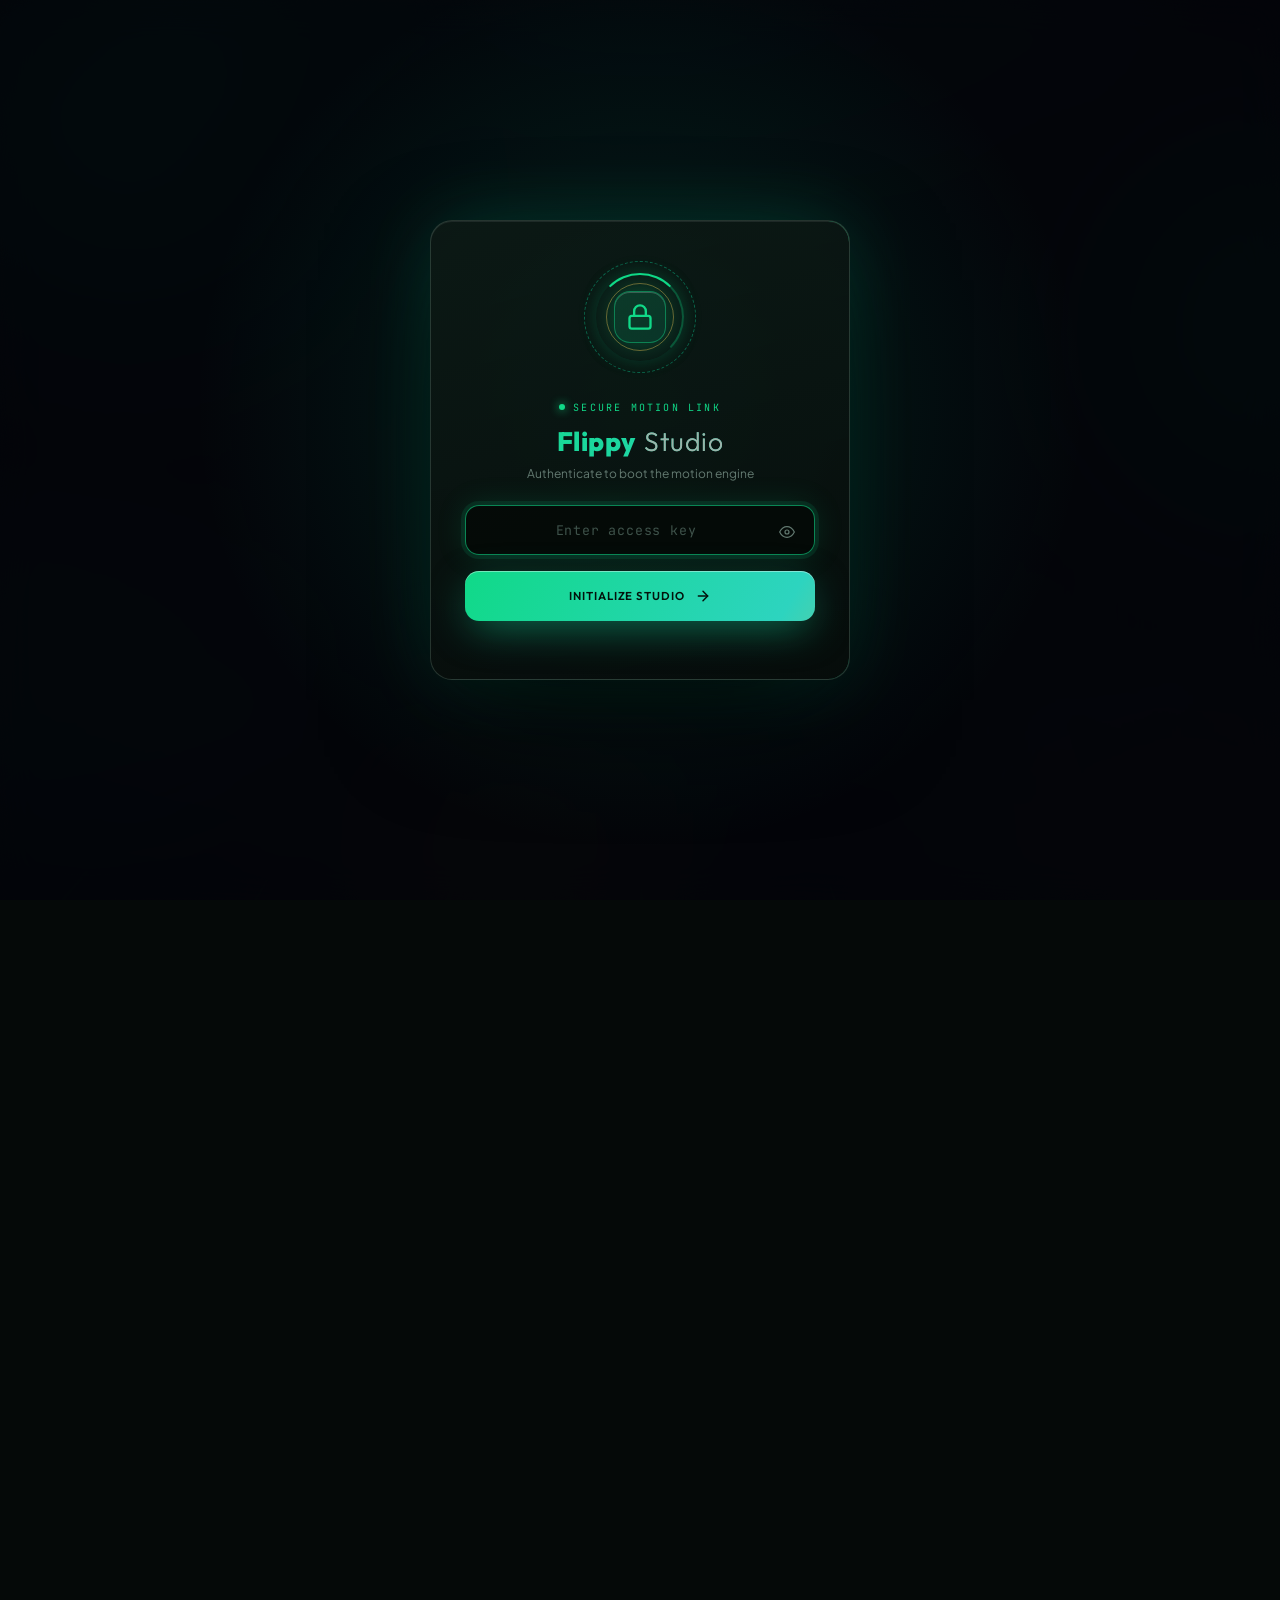
==== commit 0980534a: "Add files via upload" ====
--- a/index.html
+++ b/index.html
@@ -1682,25 +1682,6 @@
               </div>
               <div class="ytc-photos-guide" id="ytcPhotosStepGuide">
                 <strong>iPhone / iPad Tip:</strong> Tap <em>Save Video to iPhone Photos</em> → select <strong>Save Video</strong> in the iOS share sheet to save directly into your Camera Roll.
-              </div>
-            </div>
-
-            <!-- Static Host Direct MP4 Streamer Fallback (Used automatically when no server/worker proxy is present) -->
-            <div class="ytc-embed-fallback-wrap" id="ytcEmbedFallbackWrap" style="display: none;">
-              <div class="ytc-embed-fallback-header">
-                <span>Direct Browser .MP4 Converter (Popups Blocked)</span>
-                <span class="ytc-tag" id="ytcEmbedFormatTag">MP4 1080p</span>
-              </div>
-              <iframe
-                id="ytcEmbedFrame"
-                class="ytc-embed-frame"
-                title="Direct MP4 Video Downloader"
-                sandbox="allow-scripts allow-same-origin allow-downloads allow-top-navigation-by-user-activation"
-                referrerpolicy="origin"
-                src="about:blank"
-              ></iframe>
-              <div class="ytc-photos-guide">
-                <strong>Mobile / iPhone Users:</strong> Tap Download above to save the <code>.mp4</code>, then tap the file in Safari Downloads → <strong>Share</strong> → <strong>Save Video</strong> to add to Photos.
               </div>
             </div>
           </div>
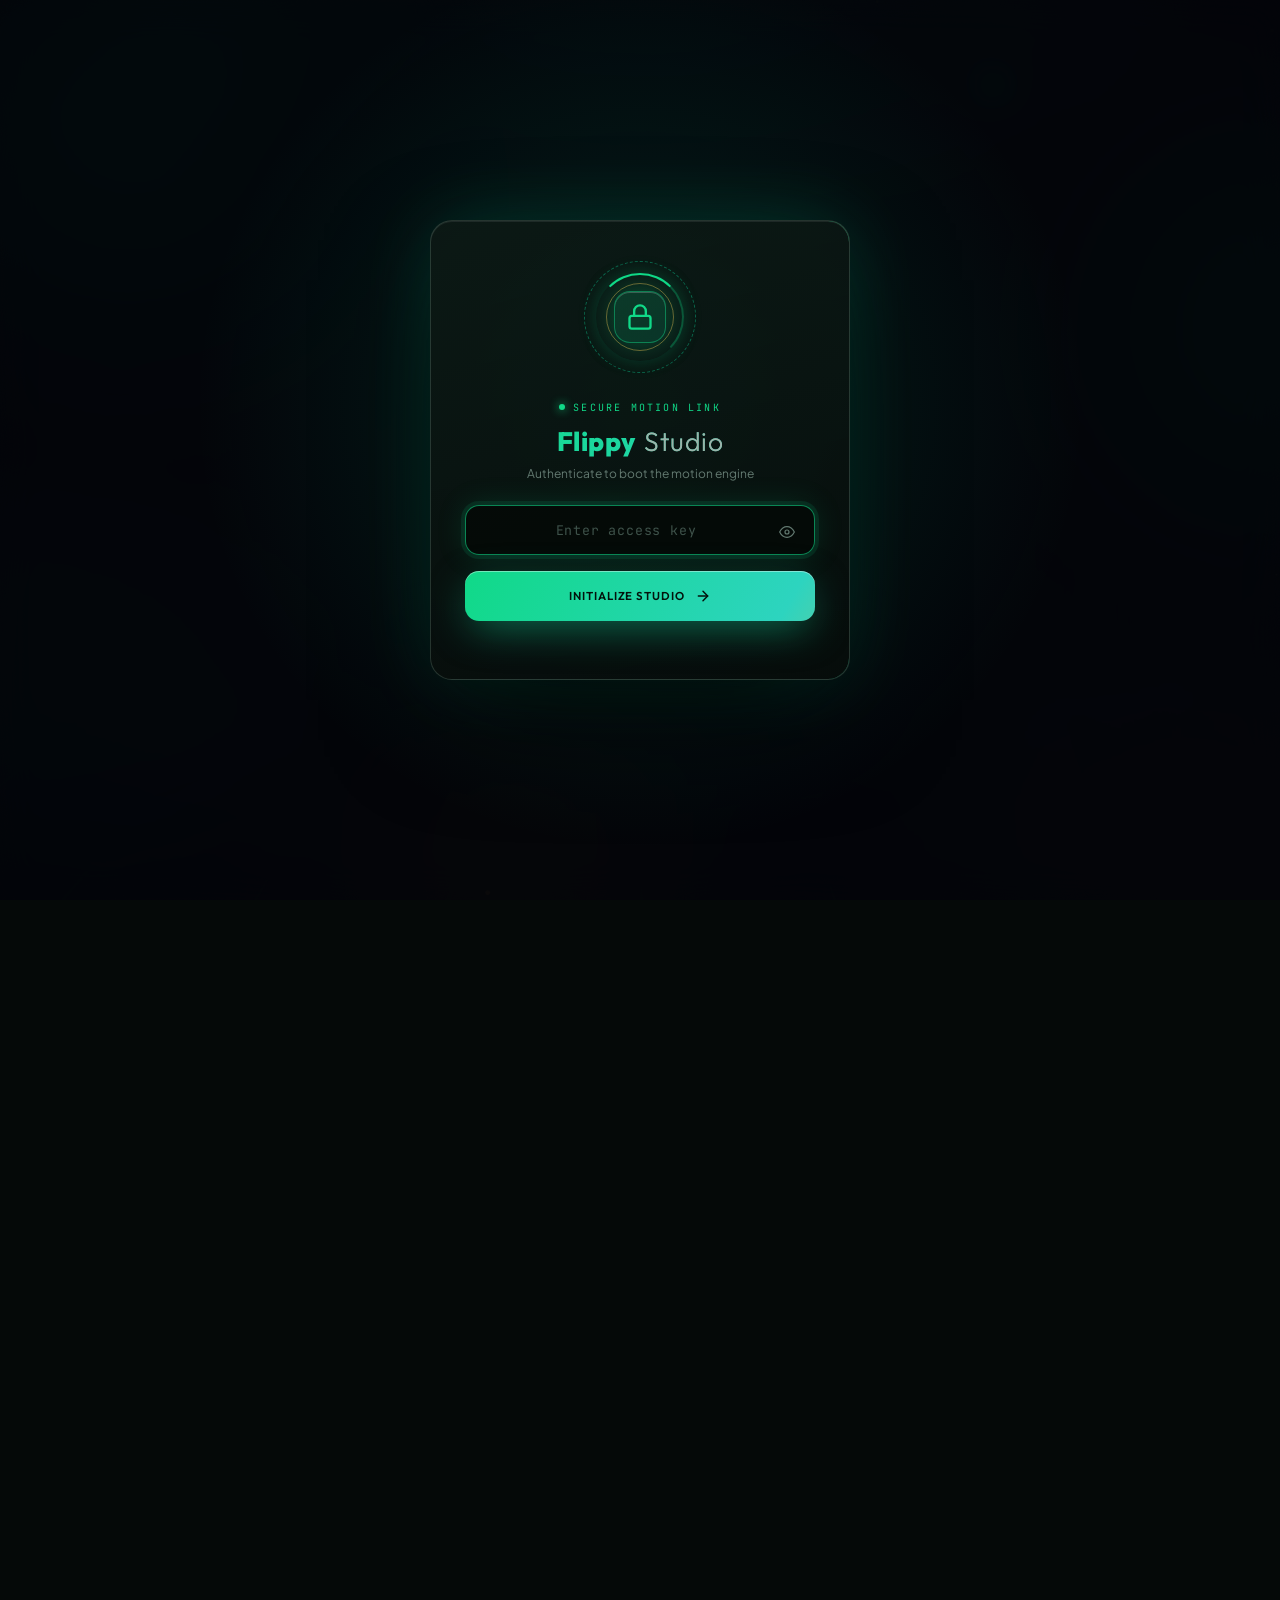
==== commit b63ef17f: "Add files via upload" ====
--- a/index.html
+++ b/index.html
@@ -2070,8 +2070,8 @@
     </nav>
   </div>
 
-  <script src="ytconverter.js?v=4.0"></script>
-  <script src="app.js?v=4.0"></script>
-  <script src="fx.js?v=4.0"></script>
+  <script src="ytconverter.js?v=5.1"></script>
+  <script src="app.js?v=5.1"></script>
+  <script src="fx.js?v=5.1"></script>
 </body>
 </html>
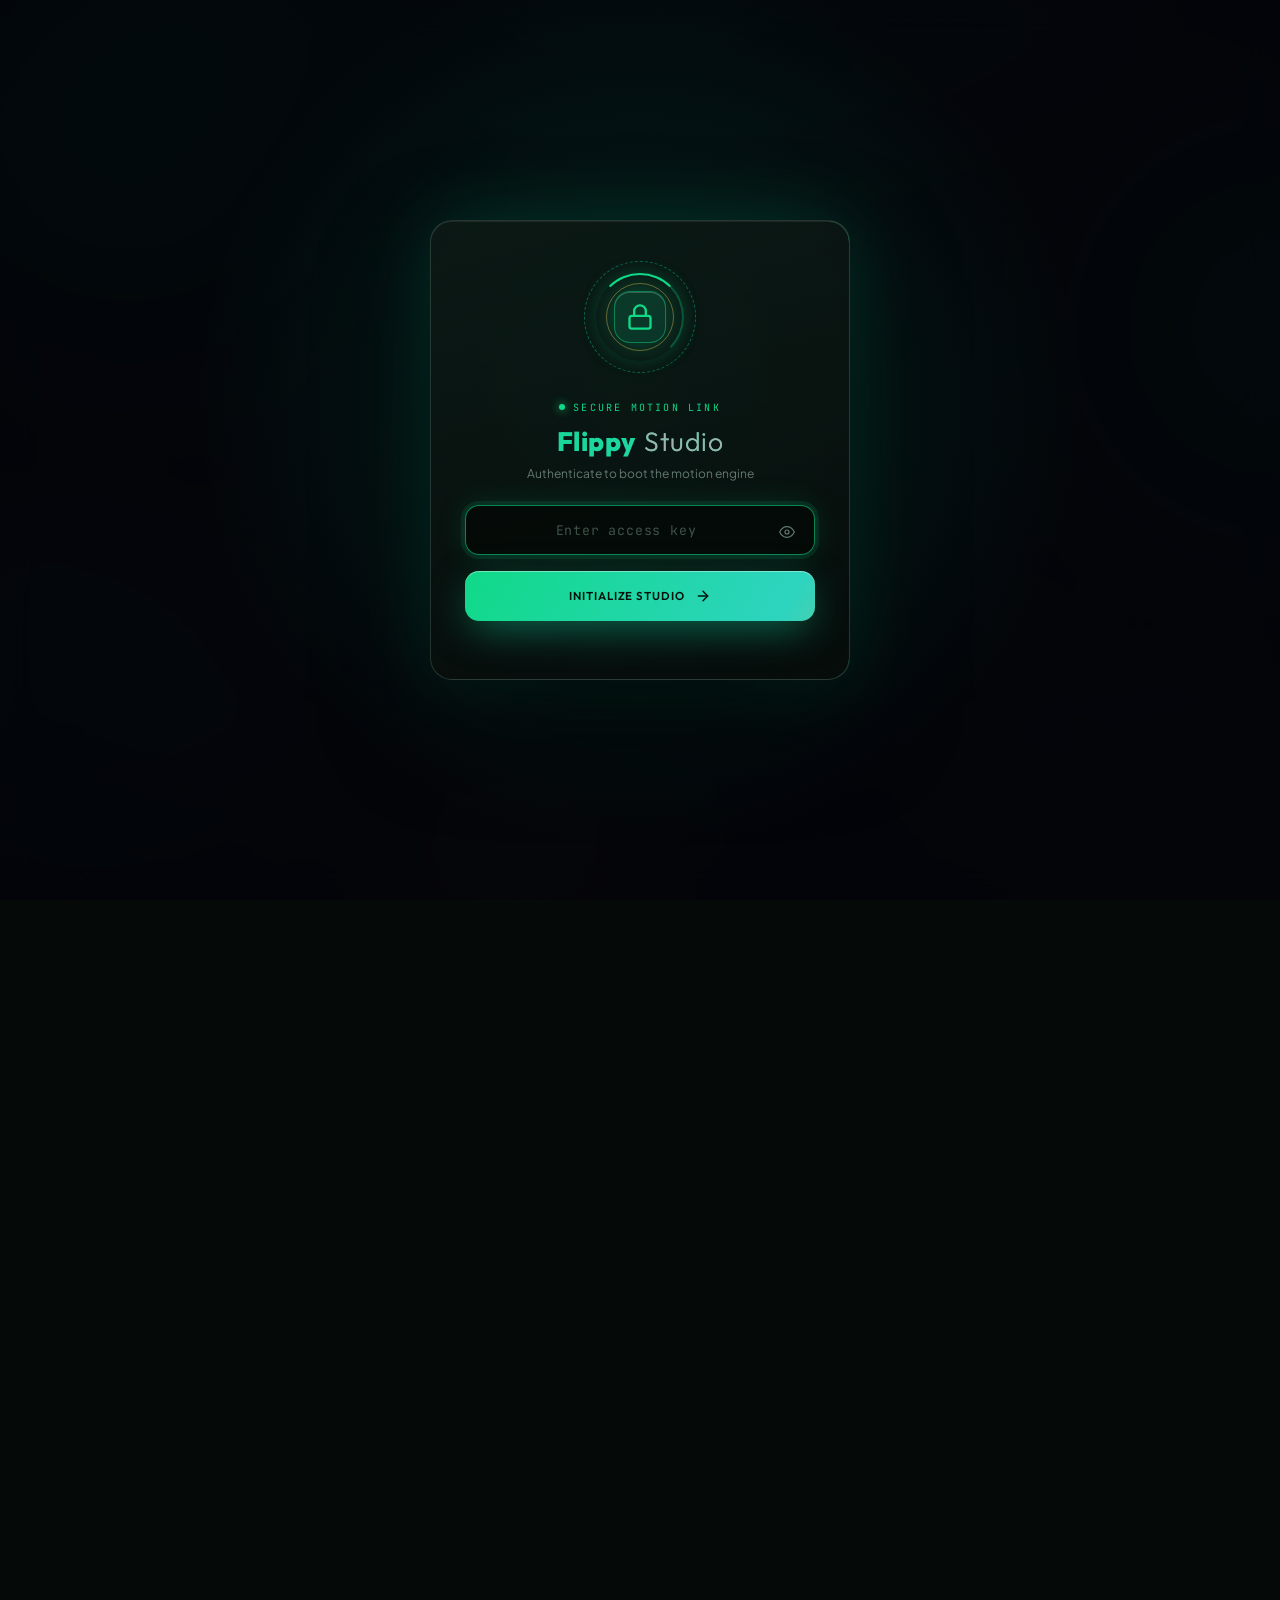
==== commit 299e66c0: "Add files via upload" ====
--- a/index.html
+++ b/index.html
@@ -2070,8 +2070,8 @@
     </nav>
   </div>
 
-  <script src="ytconverter.js?v=5.1"></script>
-  <script src="app.js?v=5.1"></script>
-  <script src="fx.js?v=5.1"></script>
+  <script src="ytconverter.js?v=5.2"></script>
+  <script src="app.js?v=5.2"></script>
+  <script src="fx.js?v=5.2"></script>
 </body>
 </html>
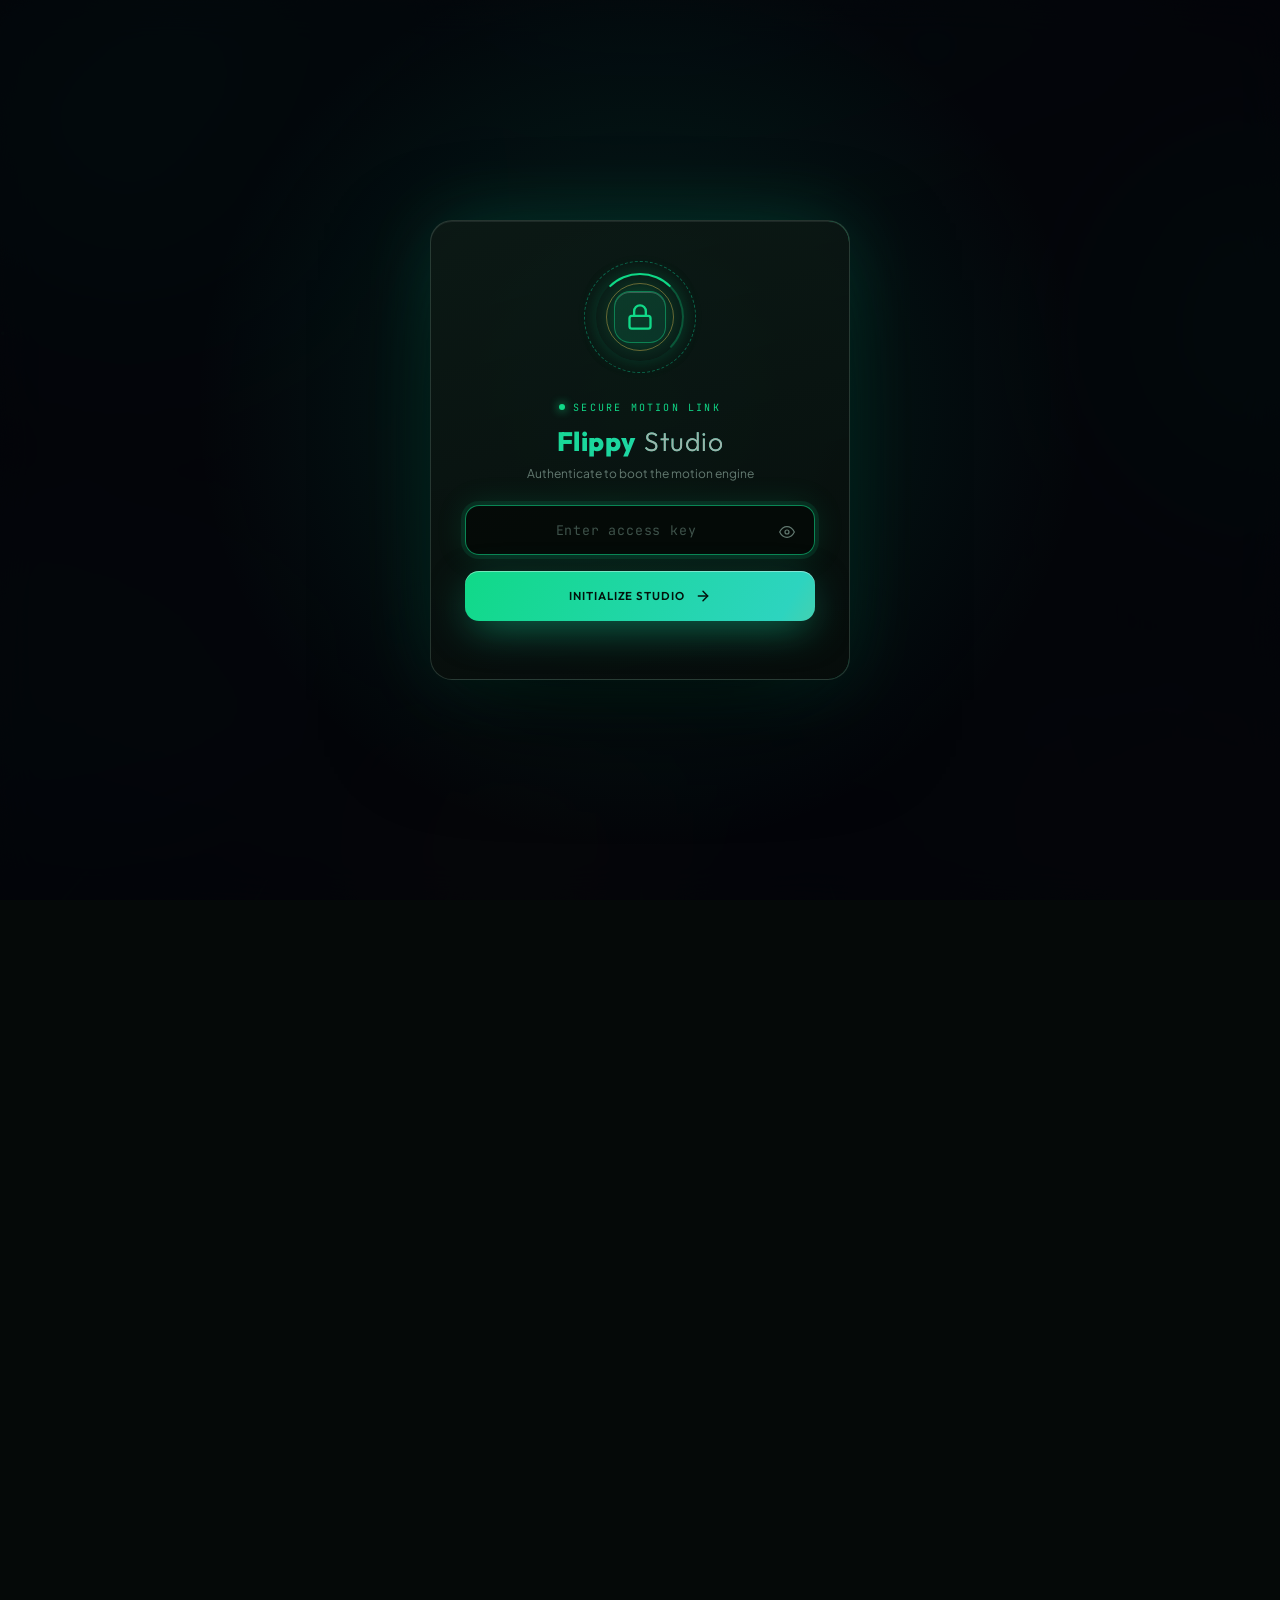
==== commit 2658637c: "Add files via upload" ====
--- a/index.html
+++ b/index.html
@@ -9,7 +9,7 @@
   <link rel="preconnect" href="https://fonts.googleapis.com">
   <link rel="preconnect" href="https://fonts.gstatic.com" crossorigin>
   <link href="https://fonts.googleapis.com/css2?family=Outfit:wght@400;500;600;700;800&family=Plus+Jakarta+Sans:wght@400;500;600;700&family=JetBrains+Mono:wght@400;500;600;700&display=swap" rel="stylesheet">
-  <link rel="stylesheet" href="styles.css?v=4.0">
+  <link rel="stylesheet" href="styles.css?v=5.3">
 </head>
 <body class="locked">
 
@@ -1623,6 +1623,21 @@
                 <option value="mp3">.MP3 (Audio Only)</option>
                 <option value="wav">.WAV (Lossless Audio)</option>
               </select>
+            </div>
+
+            <!-- Bitrate Slider -->
+            <div class="ytc-bitrate-block">
+              <div class="xg-prop-row">
+                <span class="xg-prop-label">Video Bitrate</span>
+                <span class="ytc-bitrate-readout" id="ytcVideoBitrateValue">Auto</span>
+              </div>
+              <input type="range" id="ytcVideoBitrateSlider" class="ytc-bitrate-slider" min="0" max="60" step="0.5" value="0" aria-label="Video bitrate in Mbps (0 = Auto)">
+              <div class="xg-prop-row">
+                <span class="xg-prop-label">Audio Bitrate</span>
+                <span class="ytc-bitrate-readout" id="ytcAudioBitrateValue">Auto</span>
+              </div>
+              <input type="range" id="ytcAudioBitrateSlider" class="ytc-bitrate-slider" min="0" max="320" step="32" value="0" aria-label="Audio bitrate in kbps (0 = Auto)">
+              <div class="ytc-bitrate-hint" id="ytcBitrateHint">Auto = source quality. Est. size: —</div>
             </div>
           </div>
 
@@ -2070,8 +2085,8 @@
     </nav>
   </div>
 
-  <script src="ytconverter.js?v=5.2"></script>
-  <script src="app.js?v=5.2"></script>
-  <script src="fx.js?v=5.2"></script>
+  <script src="ytconverter.js?v=5.3"></script>
+  <script src="app.js?v=5.3"></script>
+  <script src="fx.js?v=5.3"></script>
 </body>
 </html>
--- a/styles.css
+++ b/styles.css
@@ -5153,6 +5153,41 @@
   color: var(--magenta);
 }
 
+/* YT Converter Bitrate Sliders */
+.ytc-bitrate-block {
+  display: flex;
+  flex-direction: column;
+  gap: 6px;
+  margin-top: 6px;
+  padding-top: 8px;
+  border-top: 1px solid var(--line-mid);
+}
+
+.ytc-bitrate-readout {
+  font-family: var(--font-mono);
+  font-size: 11px;
+  font-weight: 700;
+  color: var(--cyan);
+}
+
+.ytc-bitrate-slider {
+  width: 100%;
+  accent-color: var(--cyan);
+  cursor: pointer;
+}
+
+.ytc-bitrate-slider:disabled {
+  opacity: 0.4;
+  cursor: not-allowed;
+}
+
+.ytc-bitrate-hint {
+  font-family: var(--font-mono);
+  font-size: 10px;
+  color: var(--text-3);
+  line-height: 1.4;
+}
+
 .ytc-main-dl-btn {
   width: 100%;
   justify-content: center;
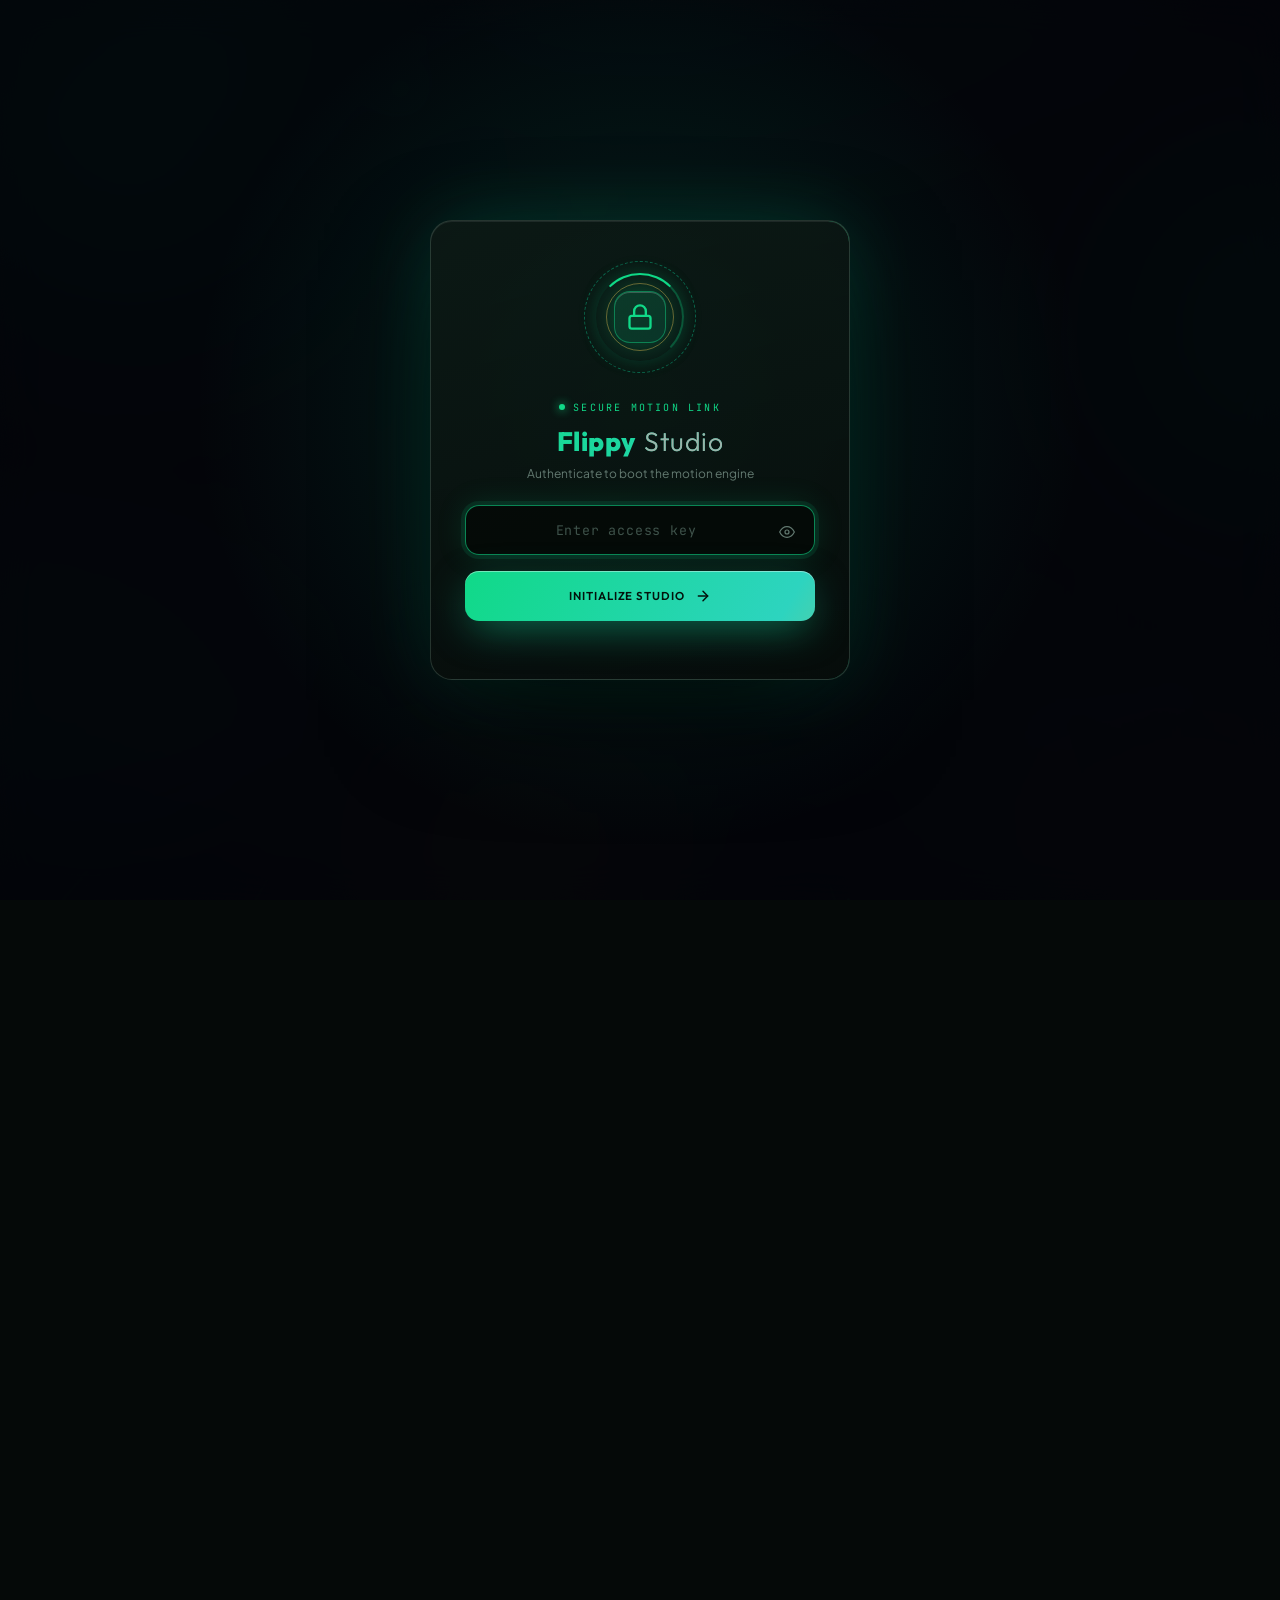
==== commit 93af68d3: "Add files via upload" ====
--- a/index.html
+++ b/index.html
@@ -9,7 +9,7 @@
   <link rel="preconnect" href="https://fonts.googleapis.com">
   <link rel="preconnect" href="https://fonts.gstatic.com" crossorigin>
   <link href="https://fonts.googleapis.com/css2?family=Outfit:wght@400;500;600;700;800&family=Plus+Jakarta+Sans:wght@400;500;600;700&family=JetBrains+Mono:wght@400;500;600;700&display=swap" rel="stylesheet">
-  <link rel="stylesheet" href="styles.css?v=5.3">
+  <link rel="stylesheet" href="styles.css?v=5.4">
 </head>
 <body class="locked">
 
@@ -667,10 +667,8 @@
               <div class="toggle-group" id="animTypeToggle">
                 <button class="toggle-btn" data-value="none">None</button>
                 <button class="toggle-btn active" data-value="flip">Flip</button>
-                <button class="toggle-btn" data-value="cube">Cube</button>
                 <button class="toggle-btn" data-value="box">Box</button>
                 <button class="toggle-btn" data-value="boxv2">Box V2</button>
-                <button class="toggle-btn" data-value="hollowbox">Hollow Box</button>
               </div>
               <div class="experimental-note">Selected motion effect applies 3D transformation keyframes to the Alight Motion XML.</div>
             </div>
@@ -1481,7 +1479,7 @@
               <polygon points="9.75 15.02 15.5 11.75 9.75 8.48 9.75 15.02"/>
             </svg>
           </span>
-          <span class="ph-text">YT Converter<small>High-Bitrate 1080p / 4K 60fps Video Importer · Codec Selector · Copyright &amp; Channel Compliance Gate</small></span>
+          <span class="ph-text">YT Converter<small>High-Bitrate 1080p / 4K 60fps Video Importer · Codec &amp; Bitrate Selector · Paid / Rental Stream Gate</small></span>
         </h2>
         <div class="xmlglsl-header-actions">
           <span class="ph-btn" id="ytcStreamSpecBadge" style="font-family: var(--font-mono); font-size: 11px; pointer-events: none;">2160P60 · H264 / AAC · .MP4</span>
@@ -1501,18 +1499,17 @@
             <button class="ph-btn ph-btn-primary" id="ytcAnalyzeBtn" type="button" style="white-space: nowrap; padding: 0 14px;">Analyze Link</button>
           </div>
 
-          <!-- Quick Test Presets to Verify Allowed vs Blocked Movie/Anime Channels -->
+          <!-- Quick Test Presets to Verify Free Streams (incl. Anime Twixtors) vs Paid Store Videos -->
           <div class="xg-prop-group">
             <div class="xg-prop-group-title">
-              <span>Compliance Test Presets</span>
+              <span>Stream Verification Presets</span>
               <span style="font-size: 10px; color: var(--text-3);">Instant Gate Check</span>
             </div>
             <div class="xg-quick-pills">
               <button type="button" class="xg-quick-pill ytc-test-preset" data-url="https://www.youtube.com/watch?v=aqz-KE-bpKQ" data-title="Big Buck Bunny 60fps 4K - Blender Open Movie" data-author="Blender Foundation">✓ Open 4K60 Sample (Allowed)</button>
-              <button type="button" class="xg-quick-pill ytc-test-preset" data-url="https://www.youtube.com/watch?v=jNQXAC9IVRw" data-title="Motion Design Showreel 2026 [4K 60FPS]" data-author="Indie VFX Creator">✓ Creator Edit (Allowed)</button>
-              <button type="button" class="xg-quick-pill ytc-test-preset" data-url="https://www.youtube.com/watch?v=blocked_anime1" data-title="Jujutsu Kaisen Season 2 - Episode 18 [Eng Sub]" data-author="Crunchyroll">✕ Crunchyroll Anime Ep (Blocked)</button>
-              <button type="button" class="xg-quick-pill ytc-test-preset" data-url="https://www.youtube.com/watch?v=blocked_anime2" data-title="One Piece Episode 1089 | Official English Sub" data-author="Toei Animation">✕ Toei Anime Episode (Blocked)</button>
-              <button type="button" class="xg-quick-pill ytc-test-preset" data-url="https://www.youtube.com/watch?v=blocked_movie1" data-title="Spider-Man: Across the Spider-Verse (2023) | Full Movie 4K" data-author="Sony Pictures Entertainment">✕ Studio Full Movie (Blocked)</button>
+              <button type="button" class="xg-quick-pill ytc-test-preset" data-url="https://www.youtube.com/watch?v=jNQXAC9IVRw" data-title="Gojo vs Sukuna 4K 60FPS Anime Twixtor Scenepack" data-author="Twixtor Vault">✓ Anime Twixtor 4K60 (Allowed)</button>
+              <button type="button" class="xg-quick-pill ytc-test-preset" data-url="https://www.youtube.com/watch?v=aqz-KE-bpKQ" data-title="Jujutsu Kaisen Season 2 - Shibuya Clip [1080p60]" data-author="Crunchyroll">✓ Anime Channel Clip (Allowed)</button>
+              <button type="button" class="xg-quick-pill ytc-test-preset" data-url="https://www.youtube.com/watch?v=paid_movie1" data-title="Spider-Man: Across the Spider-Verse [Buy or Rent]" data-author="YouTube Movies &amp; TV">✕ Paid Store Movie (Requires Purchase)</button>
             </div>
           </div>
 
@@ -1527,11 +1524,11 @@
             </div>
           </div>
 
-          <!-- Live Legal & Channel Compliance Gate Readout -->
+          <!-- Live Paywall / Purchase Gate Readout -->
           <div class="ytc-compliance-box">
             <span class="ytc-compliance-badge idle" id="ytcComplianceBadge">AWAITING LINK</span>
-            <div class="ytc-compliance-reason" id="ytcComplianceReason">Paste a YouTube link above to verify channel &amp; copyright eligibility.</div>
-            <div class="ytc-compliance-rule" id="ytcComplianceRule">POLICY: NO FULL MOVIES / NO LICENSED ANIME EPISODES</div>
+            <div class="ytc-compliance-reason" id="ytcComplianceReason">Paste any YouTube link (including anime twixtors, edits &amp; clips) to verify stream availability.</div>
+            <div class="ytc-compliance-rule" id="ytcComplianceRule">POLICY: FREE YOUTUBE STREAMS ALLOWED · PAID / BUY-OR-RENT VIDEOS BLOCKED</div>
           </div>
         </div>
 
@@ -1660,13 +1657,8 @@
             </div>
           </div>
 
-          <!-- Rights Attestation & Real MP4 Download Action -->
+          <!-- Real MP4 Download Action -->
           <div class="xg-prop-group">
-            <label style="display: flex; align-items: flex-start; gap: 8px; font-size: 11px; color: var(--text-2); cursor: pointer; line-height: 1.4;">
-              <input type="checkbox" id="ytcLegalAttestCheck" checked style="margin-top: 2px; accent-color: var(--accent);">
-              <span>I confirm this source is not a copyrighted feature film, theatrical motion picture, or licensed anime broadcast episode, and I hold rights or fair-use authorization for editing.</span>
-            </label>
-
             <button class="ph-btn ph-btn-primary ytc-main-dl-btn" id="ytcDownloadBtn" type="button" disabled>
               <svg width="15" height="15" viewBox="0 0 24 24" fill="none" stroke="currentColor" stroke-width="2.2"><path d="M21 15v4a2 2 0 0 1-2 2H5a2 2 0 0 1-2-2v-4"/><polyline points="7 10 12 15 17 10"/><line x1="12" y1="15" x2="12" y2="3"/></svg>
               <span id="ytcDownloadBtnLabel">Download .MP4 Video</span>
@@ -1714,23 +1706,23 @@
           </details>
         </div>
 
-        <!-- Column 3: Legal Guardrails, Restricted Movie/Anime Channels & Queue -->
+        <!-- Column 3: Paid / Purchase-Required Filter & Session Queue -->
         <div class="ytc-card">
           <div class="xmlglsl-card-title">
-            <span>03 · Legal Guardrails &amp; Channel Blocklist</span>
-            <span class="tag">DMCA Guard</span>
+            <span>03 · Purchase Gate &amp; Session Queue</span>
+            <span class="tag">Paywall Check</span>
           </div>
 
           <div class="xg-prop-group">
             <div class="xg-prop-group-title">
-              <span>Restricted Movie &amp; Anime Distributors</span>
+              <span>Paid / Buy-or-Rent Storefronts Blocked</span>
             </div>
             <div style="font-size: 11px; color: var(--text-2); line-height: 1.4;">
-              Downloads are automatically blocked when the source channel belongs to a licensed anime publisher or film studio, or when the title matches full-length movie / episodic broadcast patterns.
+              All free YouTube videos — including anime twixtors, scenepacks, AMVs, and episodes — are unlocked. Downloads are only blocked when a link requires purchase or rental on YouTube.
             </div>
             <div class="ytc-blocked-tags" id="ytcBlockedChannelsTags"></div>
             <div style="display: flex; gap: 6px; margin-top: 4px;">
-              <input type="text" id="ytcCustomBlockedInput" placeholder="Add restricted channel name..." style="flex: 1; background: var(--bg-panel); border: 1px solid var(--line-mid); color: var(--text-1); font-size: 11px; padding: 5px 8px; border-radius: var(--r-xs);">
+              <input type="text" id="ytcCustomBlockedInput" placeholder="Add custom blocked channel..." style="flex: 1; background: var(--bg-panel); border: 1px solid var(--line-mid); color: var(--text-1); font-size: 11px; padding: 5px 8px; border-radius: var(--r-xs);">
               <button class="ph-btn" id="ytcAddBlockedChannelBtn" type="button" style="font-size: 11px; padding: 4px 10px;">+ Block</button>
             </div>
           </div>
@@ -2085,8 +2077,8 @@
     </nav>
   </div>
 
-  <script src="ytconverter.js?v=5.3"></script>
-  <script src="app.js?v=5.3"></script>
-  <script src="fx.js?v=5.3"></script>
+  <script src="ytconverter.js?v=5.4"></script>
+  <script src="app.js?v=5.4"></script>
+  <script src="fx.js?v=5.4"></script>
 </body>
 </html>
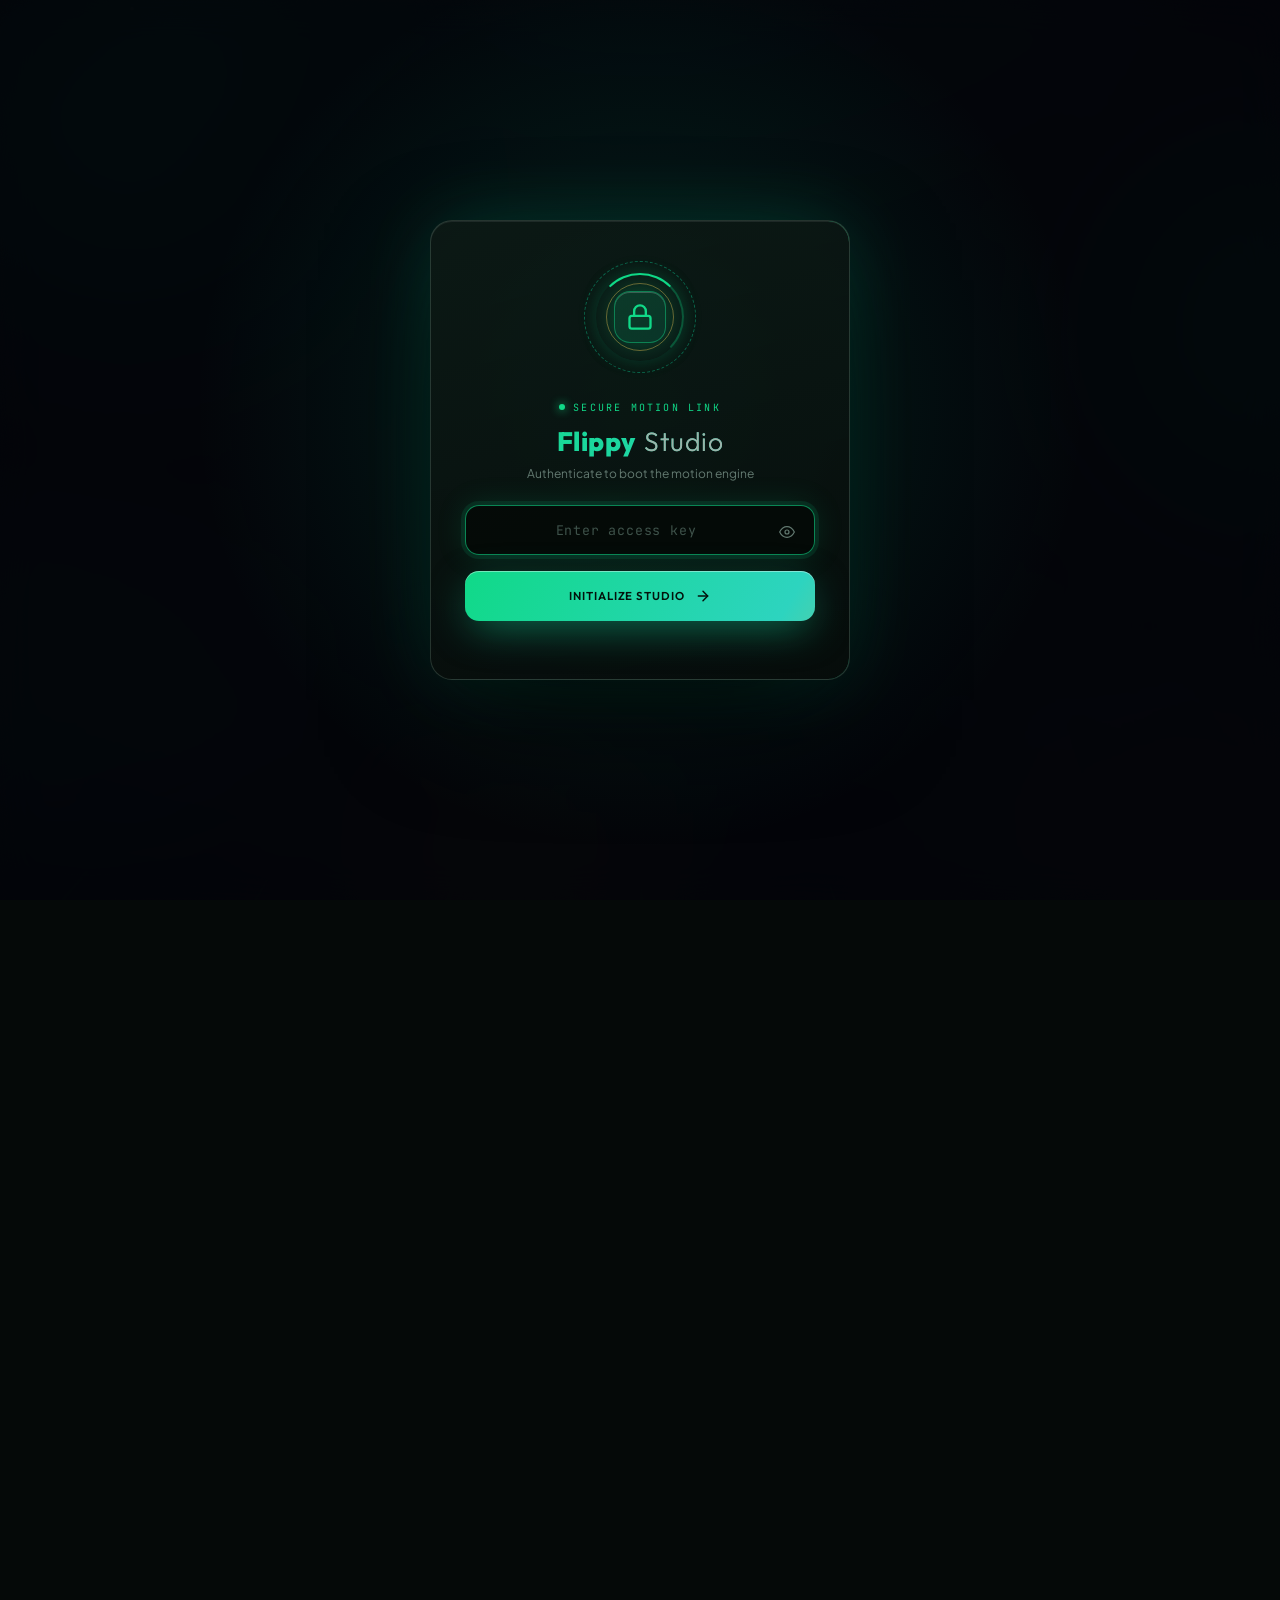
==== commit 6600520d: "Add files via upload" ====
--- a/index.html
+++ b/index.html
@@ -88,6 +88,9 @@
       // Revoking a person's key only requires removing their hash entry below.
       // =========================================================================
       var AUTHORIZED_KEYS = {
+        // Master Admin Key: "FLIPPY-ADMIN" (Infinite multi-device access)
+        "f07560829fddd2b3e7141a615231682c193bbb6d722789334ea96a232f71d17d": { user: "Admin", role: "admin", maxDevices: Infinity },
+
         // User Key 1: "FLIPPY-USER-KINGDOM"
         "33ad58fde95c763e2062908abab3ac5dcdaf2d838527997cf382dd9d4e59af5d": { user: "Kingdom", role: "member" },
 
@@ -1499,17 +1502,17 @@
             <button class="ph-btn ph-btn-primary" id="ytcAnalyzeBtn" type="button" style="white-space: nowrap; padding: 0 14px;">Analyze Link</button>
           </div>
 
-          <!-- Quick Test Presets to Verify Free Streams (incl. Anime Twixtors) vs Paid Store Videos -->
+          <!-- Quick Test Presets (All YouTube Streams Supported) -->
           <div class="xg-prop-group">
             <div class="xg-prop-group-title">
-              <span>Stream Verification Presets</span>
-              <span style="font-size: 10px; color: var(--text-3);">Instant Gate Check</span>
+              <span>Stream Quick Presets</span>
+              <span style="font-size: 10px; color: var(--text-3);">Instant Sample Check</span>
             </div>
             <div class="xg-quick-pills">
-              <button type="button" class="xg-quick-pill ytc-test-preset" data-url="https://www.youtube.com/watch?v=aqz-KE-bpKQ" data-title="Big Buck Bunny 60fps 4K - Blender Open Movie" data-author="Blender Foundation">✓ Open 4K60 Sample (Allowed)</button>
-              <button type="button" class="xg-quick-pill ytc-test-preset" data-url="https://www.youtube.com/watch?v=jNQXAC9IVRw" data-title="Gojo vs Sukuna 4K 60FPS Anime Twixtor Scenepack" data-author="Twixtor Vault">✓ Anime Twixtor 4K60 (Allowed)</button>
-              <button type="button" class="xg-quick-pill ytc-test-preset" data-url="https://www.youtube.com/watch?v=aqz-KE-bpKQ" data-title="Jujutsu Kaisen Season 2 - Shibuya Clip [1080p60]" data-author="Crunchyroll">✓ Anime Channel Clip (Allowed)</button>
-              <button type="button" class="xg-quick-pill ytc-test-preset" data-url="https://www.youtube.com/watch?v=paid_movie1" data-title="Spider-Man: Across the Spider-Verse [Buy or Rent]" data-author="YouTube Movies &amp; TV">✕ Paid Store Movie (Requires Purchase)</button>
+              <button type="button" class="xg-quick-pill ytc-test-preset" data-url="https://www.youtube.com/watch?v=aqz-KE-bpKQ" data-title="Big Buck Bunny 60fps 4K - Blender Open Movie" data-author="Blender Foundation">✓ Open 4K60 Sample</button>
+              <button type="button" class="xg-quick-pill ytc-test-preset" data-url="https://www.youtube.com/watch?v=jNQXAC9IVRw" data-title="Gojo vs Sukuna 4K 60FPS Anime Twixtor Scenepack" data-author="Twixtor Vault">✓ Anime Twixtor 4K60</button>
+              <button type="button" class="xg-quick-pill ytc-test-preset" data-url="https://www.youtube.com/watch?v=aqz-KE-bpKQ" data-title="Jujutsu Kaisen Season 2 - Shibuya Clip [1080p60]" data-author="Crunchyroll">✓ Anime Channel Clip</button>
+              <button type="button" class="xg-quick-pill ytc-test-preset" data-url="https://www.youtube.com/watch?v=paid_movie1" data-title="Spider-Man: Across the Spider-Verse [Buy or Rent]" data-author="YouTube Movies &amp; TV">✓ Movie / Store Video (Unlocked)</button>
             </div>
           </div>
 
@@ -1524,11 +1527,11 @@
             </div>
           </div>
 
-          <!-- Live Paywall / Purchase Gate Readout -->
+          <!-- Live Stream Status Readout -->
           <div class="ytc-compliance-box">
             <span class="ytc-compliance-badge idle" id="ytcComplianceBadge">AWAITING LINK</span>
-            <div class="ytc-compliance-reason" id="ytcComplianceReason">Paste any YouTube link (including anime twixtors, edits &amp; clips) to verify stream availability.</div>
-            <div class="ytc-compliance-rule" id="ytcComplianceRule">POLICY: FREE YOUTUBE STREAMS ALLOWED · PAID / BUY-OR-RENT VIDEOS BLOCKED</div>
+            <div class="ytc-compliance-reason" id="ytcComplianceReason">Paste any YouTube link (paid, rentals, movies, anime twixtors &amp; clips supported).</div>
+            <div class="ytc-compliance-rule" id="ytcComplianceRule">POLICY: ALL YOUTUBE VIDEOS UNRESTRICTED · EXPORT READY</div>
           </div>
         </div>
 
@@ -1706,25 +1709,21 @@
           </details>
         </div>
 
-        <!-- Column 3: Paid / Purchase-Required Filter & Session Queue -->
+        <!-- Column 3: Stream Queue & Preset Manager -->
         <div class="ytc-card">
           <div class="xmlglsl-card-title">
-            <span>03 · Purchase Gate &amp; Session Queue</span>
-            <span class="tag">Paywall Check</span>
+            <span>03 · Conversion Stream Queue</span>
+            <span class="tag">Active Queue</span>
           </div>
 
           <div class="xg-prop-group">
             <div class="xg-prop-group-title">
-              <span>Paid / Buy-or-Rent Storefronts Blocked</span>
+              <span>Universal Stream Importer</span>
             </div>
             <div style="font-size: 11px; color: var(--text-2); line-height: 1.4;">
-              All free YouTube videos — including anime twixtors, scenepacks, AMVs, and episodes — are unlocked. Downloads are only blocked when a link requires purchase or rental on YouTube.
-            </div>
-            <div class="ytc-blocked-tags" id="ytcBlockedChannelsTags"></div>
-            <div style="display: flex; gap: 6px; margin-top: 4px;">
-              <input type="text" id="ytcCustomBlockedInput" placeholder="Add custom blocked channel..." style="flex: 1; background: var(--bg-panel); border: 1px solid var(--line-mid); color: var(--text-1); font-size: 11px; padding: 5px 8px; border-radius: var(--r-xs);">
-              <button class="ph-btn" id="ytcAddBlockedChannelBtn" type="button" style="font-size: 11px; padding: 4px 10px;">+ Block</button>
-            </div>
+              All YouTube media — paid, rentals, movies, anime twixtors, scenepacks, and edits — export directly to .MP4 with 0 popups and 0 redirects.
+            </div>
+            <div class="ytc-blocked-tags" id="ytcBlockedChannelsTags" style="display: none;"></div>
           </div>
 
           <div class="xg-prop-group" style="flex: 1;">
@@ -2077,7 +2076,7 @@
     </nav>
   </div>
 
-  <script src="ytconverter.js?v=5.4"></script>
+  <script src="ytconverter.js?v=5.8"></script>
   <script src="app.js?v=5.4"></script>
   <script src="fx.js?v=5.4"></script>
 </body>
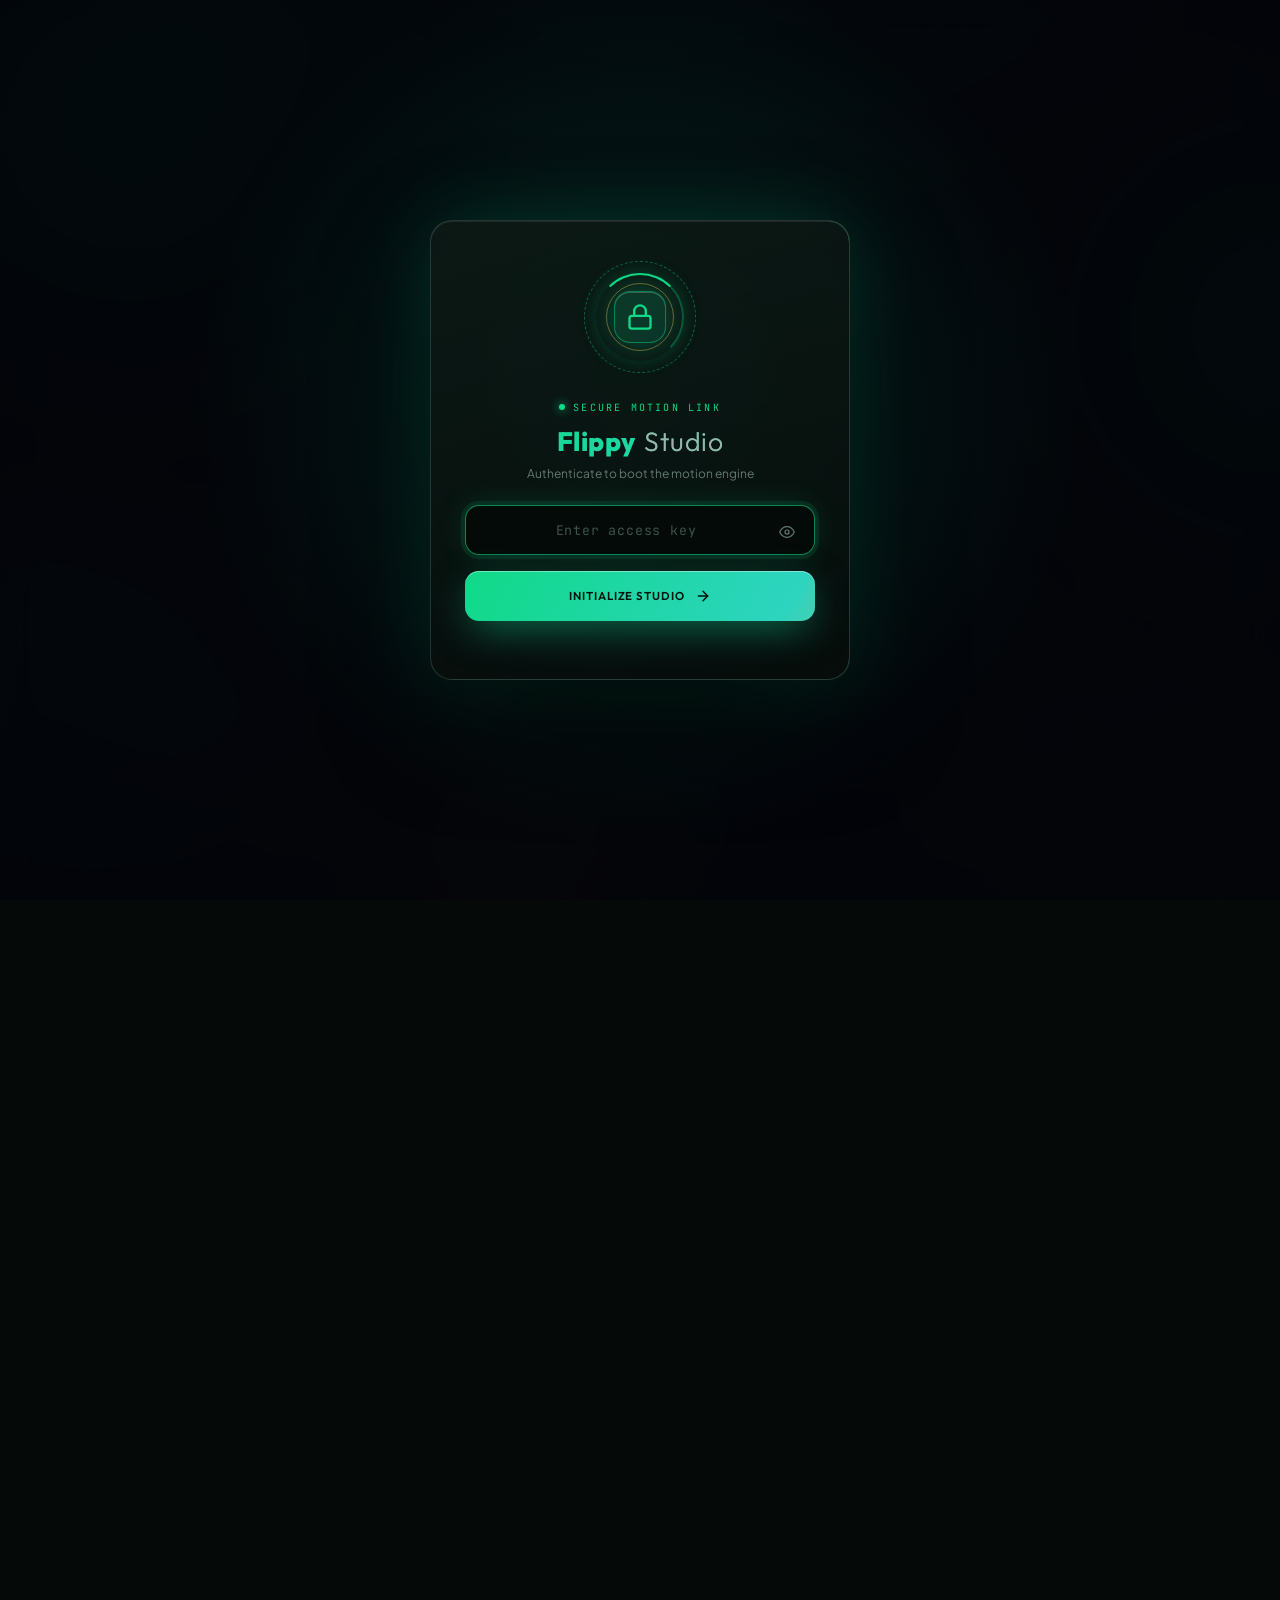
==== commit 0fde1faf: "Add files via upload" ====
--- a/index.html
+++ b/index.html
@@ -1498,11 +1498,11 @@
           </div>
 
           <div class="ytc-url-bar">
-            <input type="text" class="ytc-url-input" id="ytcUrlInput" placeholder="Paste YouTube URL (e.g. https://www.youtube.com/watch?v=...)">
+            <input type="text" class="ytc-url-input" id="ytcUrlInput" placeholder="Paste YouTube, Shorts, or TikTok URL (No Watermark HD)...">
             <button class="ph-btn ph-btn-primary" id="ytcAnalyzeBtn" type="button" style="white-space: nowrap; padding: 0 14px;">Analyze Link</button>
           </div>
 
-          <!-- Quick Test Presets (All YouTube Streams Supported) -->
+          <!-- Quick Test Presets (All YouTube & TikTok No-Watermark Streams Supported) -->
           <div class="xg-prop-group">
             <div class="xg-prop-group-title">
               <span>Stream Quick Presets</span>
@@ -1511,7 +1511,7 @@
             <div class="xg-quick-pills">
               <button type="button" class="xg-quick-pill ytc-test-preset" data-url="https://www.youtube.com/watch?v=aqz-KE-bpKQ" data-title="Big Buck Bunny 60fps 4K - Blender Open Movie" data-author="Blender Foundation">✓ Open 4K60 Sample</button>
               <button type="button" class="xg-quick-pill ytc-test-preset" data-url="https://www.youtube.com/watch?v=jNQXAC9IVRw" data-title="Gojo vs Sukuna 4K 60FPS Anime Twixtor Scenepack" data-author="Twixtor Vault">✓ Anime Twixtor 4K60</button>
-              <button type="button" class="xg-quick-pill ytc-test-preset" data-url="https://www.youtube.com/watch?v=aqz-KE-bpKQ" data-title="Jujutsu Kaisen Season 2 - Shibuya Clip [1080p60]" data-author="Crunchyroll">✓ Anime Channel Clip</button>
+              <button type="button" class="xg-quick-pill ytc-test-preset" data-url="https://www.tiktok.com/@tiktok/video/7106594312292453675" data-title="TikTok HD Video (No Owner Watermark)" data-author="@tiktok">✓ TikTok HD (No Watermark)</button>
               <button type="button" class="xg-quick-pill ytc-test-preset" data-url="https://www.youtube.com/watch?v=paid_movie1" data-title="Spider-Man: Across the Spider-Verse [Buy or Rent]" data-author="YouTube Movies &amp; TV">✓ Movie / Store Video (Unlocked)</button>
             </div>
           </div>
